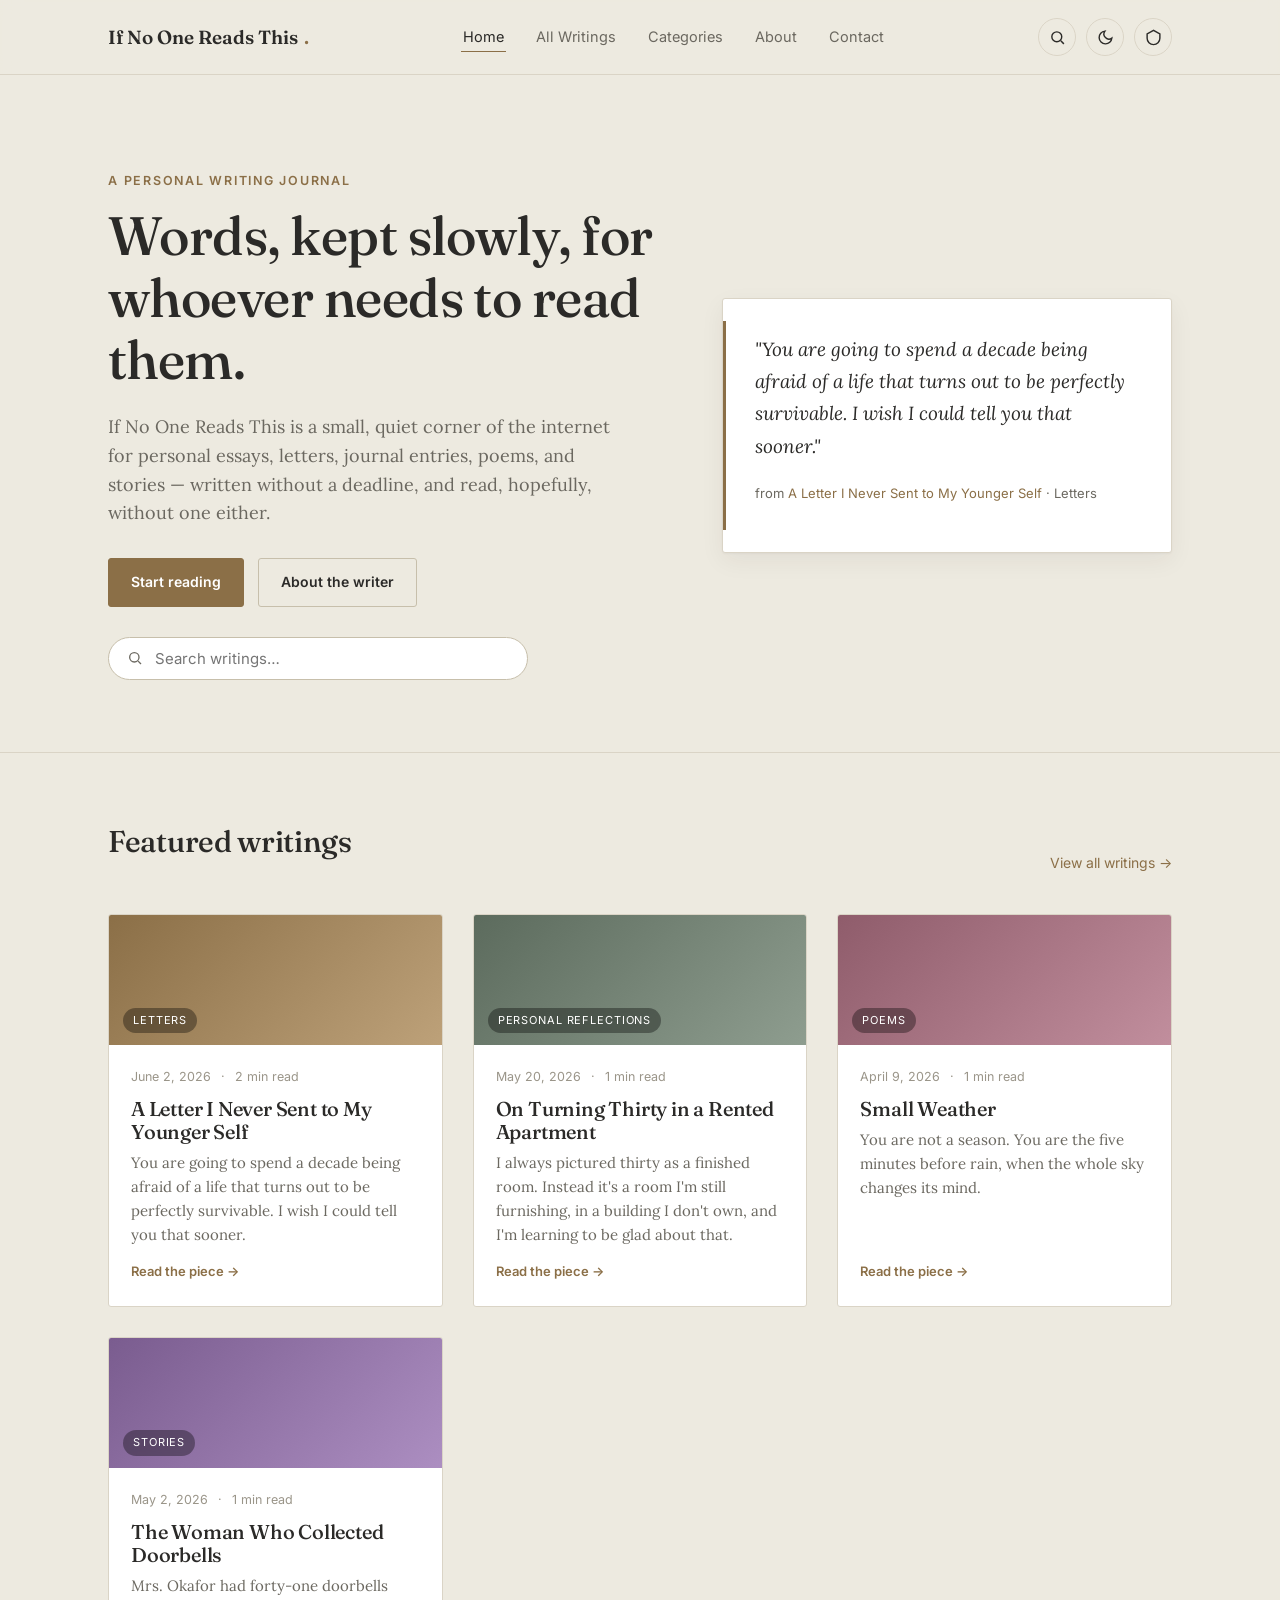
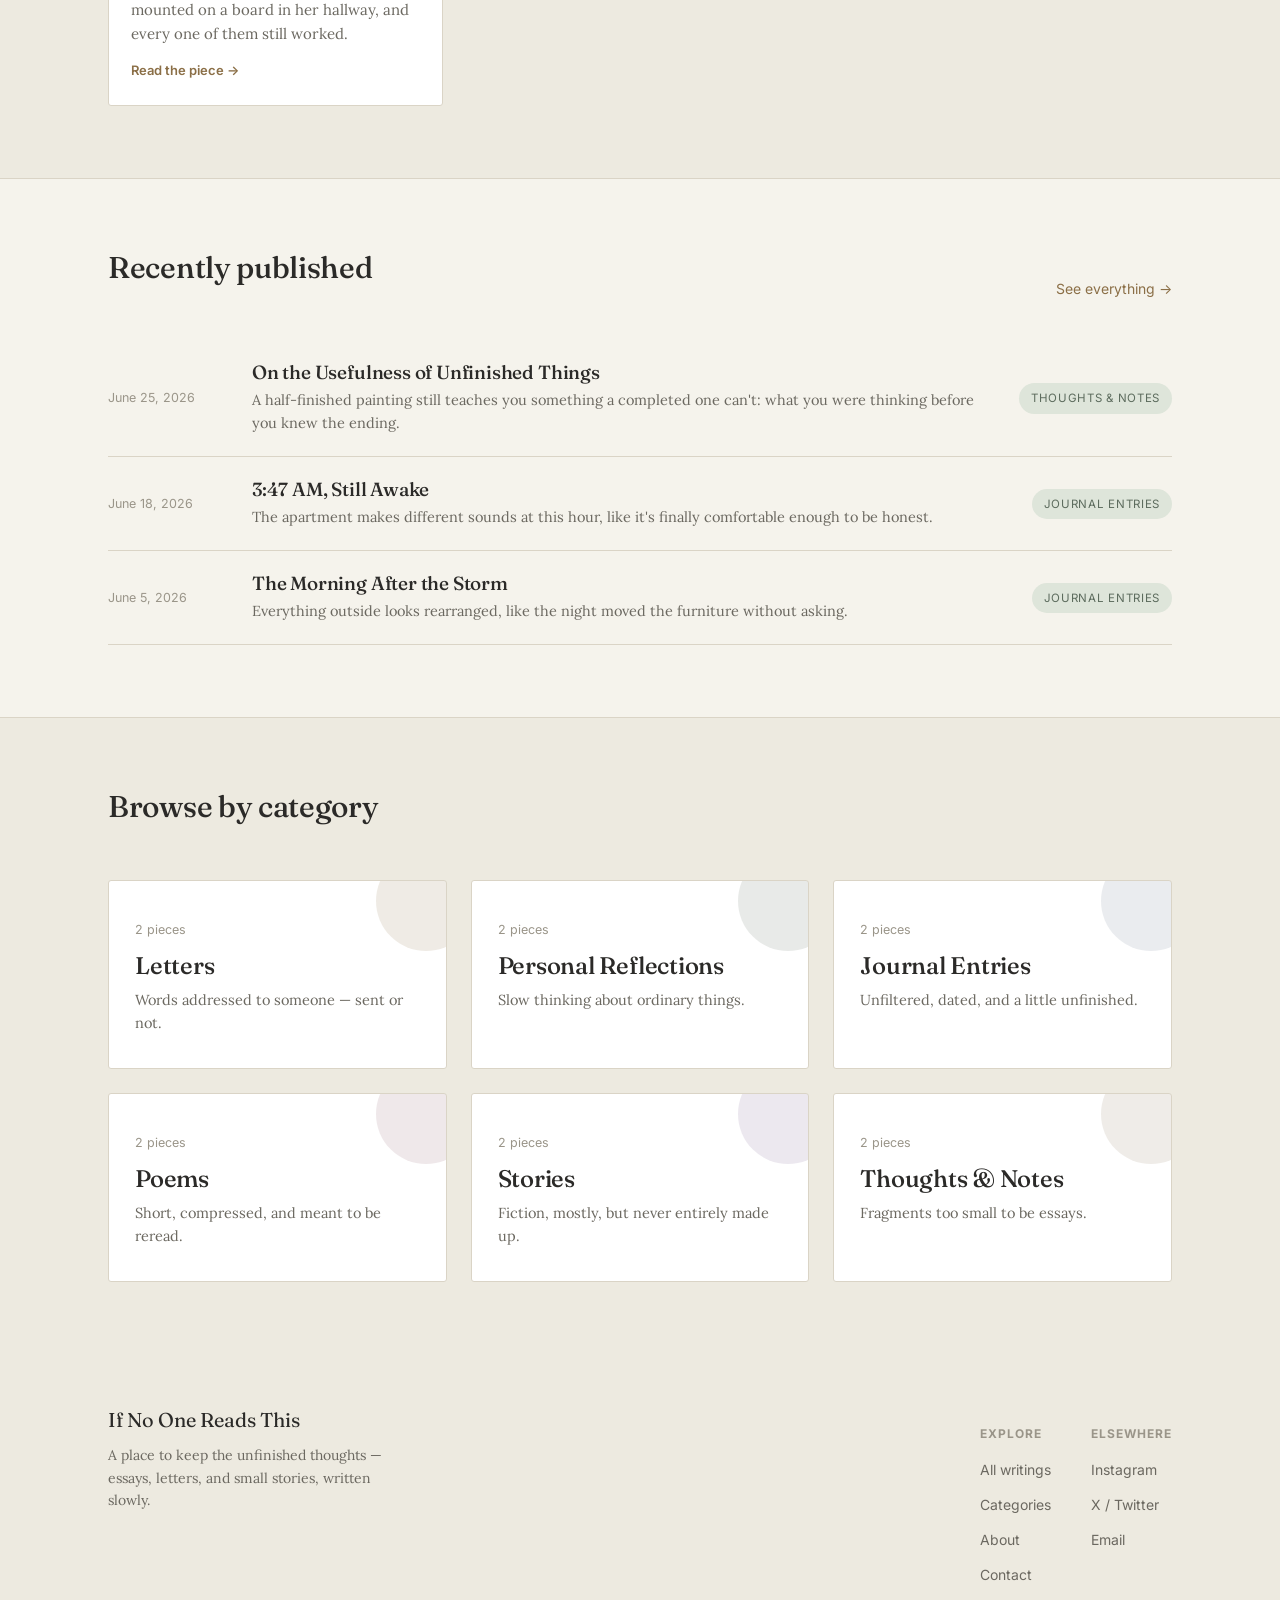
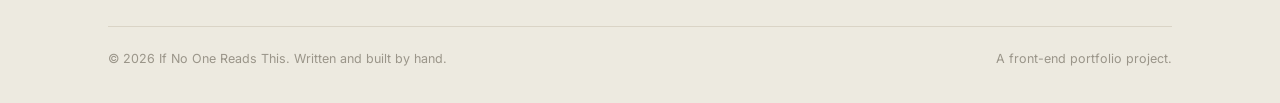
==== index.html @ e64a5e09 "Remove newsletter form and EmailJS setup Removed newsletter subscription form and EmailJS configurat" ====
<!DOCTYPE html>
<html lang="en" data-theme="light">
<head>
<meta charset="UTF-8">
<meta name="viewport" content="width=device-width, initial-scale=1.0">
<title id="doc-title">If No One Reads This — a place to keep the unfinished thoughts</title>
<meta id="doc-desc" name="description" content="A personal writing sanctuary of essays, letters, journal entries, poems, and stories.">
<link rel="preconnect" href="https://fonts.googleapis.com">
<link rel="preconnect" href="https://fonts.gstatic.com" crossorigin>
<link href="https://fonts.googleapis.com/css2?family=Fraunces:ital,opsz,wght@0,9..144,300;0,9..144,400;0,9..144,500;0,9..144,600;1,9..144,400;1,9..144,500&family=Lora:ital,wght@0,400;0,500;0,600;1,400&family=Inter:wght@400;500;600&display=swap" rel="stylesheet">
<link rel="stylesheet" href="styles.css">
</head>
<body>

<div id="loading-screen">
  <div class="loader-mark">If No One Reads This</div>
  <div class="loader-bar"></div>
</div>

<a href="#main" class="skip-link">Skip to content</a>
<div id="top-thread" aria-hidden="true"></div>

<header class="site-header">
  <nav class="nav" aria-label="Primary">
    <a href="#/" class="brand">If No One Reads This<span class="dot">.</span></a>
    <ul class="nav-links" id="nav-links">
      <li><a href="#/" data-route="/">Home</a></li>
      <li><a href="#/writings" data-route="/writings">All Writings</a></li>
      <li><a href="#/categories" data-route="/categories">Categories</a></li>
      <li><a href="#/about" data-route="/about">About</a></li>
      <li><a href="#/contact" data-route="/contact">Contact</a></li>
    </ul>
    <div class="nav-actions">
      <button class="icon-btn" id="search-open" aria-label="Search writings">
        <svg viewBox="0 0 24 24" fill="none" stroke="currentColor" stroke-width="2"><circle cx="11" cy="11" r="7"/><line x1="21" y1="21" x2="16.65" y2="16.65"/></svg>
      </button>
      <button class="icon-btn" id="theme-toggle" aria-label="Toggle dark mode">
        <svg id="theme-icon" viewBox="0 0 24 24" fill="none" stroke="currentColor" stroke-width="2"><path d="M21 12.79A9 9 0 1 1 11.21 3 7 7 0 0 0 21 12.79z"/></svg>
      </button>
      <a class="icon-btn" href="admin.html" id="admin-link" aria-label="Admin dashboard" title="Admin dashboard">
        <svg viewBox="0 0 24 24" fill="none" stroke="currentColor" stroke-width="2"><path d="M12 2 3 7v6c0 5 4 9 9 9s9-4 9-9V7z"/></svg>
      </a>
      <button class="icon-btn nav-toggle" id="menu-toggle" aria-label="Open menu" aria-expanded="false">
        <svg viewBox="0 0 24 24" fill="none" stroke="currentColor" stroke-width="2"><line x1="3" y1="6" x2="21" y2="6"/><line x1="3" y1="12" x2="21" y2="12"/><line x1="3" y1="18" x2="21" y2="18"/></svg>
      </button>
    </div>
  </nav>
</header>

<main id="main" tabindex="-1"></main>

<footer class="site-footer">
  <div class="wrap">
    <div class="footer-grid">
      <div>
        <div class="footer-brand">If No One Reads This</div>
        <p class="footer-tag">A place to keep the unfinished thoughts — essays, letters, and small stories, written slowly.</p>
      </div>
      <div class="footer-links">
        <div>
          <h5>Explore</h5>
          <ul>
            <li><a href="#/writings">All writings</a></li>
            <li><a href="#/categories">Categories</a></li>
            <li><a href="#/about">About</a></li>
            <li><a href="#/contact">Contact</a></li>
          </ul>
        </div>
        <div>
          <h5>Elsewhere</h5>
          <ul>
            <li><a href="https://instagram.com" target="_blank" rel="noopener">Instagram</a></li>
            <li><a href="https://twitter.com" target="_blank" rel="noopener">X / Twitter</a></li>
            <li><a href="mailto:hello@ifnoonereadsthis.blog">Email</a></li>
          </ul>
        </div>
      </div>
    </div>
    <div class="footer-bottom">
      <span>© <span id="year"></span> If No One Reads This. Written and built by hand.</span>
      <span>A front-end portfolio project.</span>
    </div>
  </div>
</footer>

<button id="back-to-top" aria-label="Back to top">
  <svg viewBox="0 0 24 24" fill="none" stroke="currentColor" stroke-width="2"><line x1="12" y1="19" x2="12" y2="5"/><polyline points="5 12 12 5 19 12"/></svg>
</button>

<div id="search-overlay" role="dialog" aria-modal="true" aria-label="Search writings">
  <button class="icon-btn search-close" id="search-close" aria-label="Close search">
    <svg viewBox="0 0 24 24" fill="none" stroke="currentColor" stroke-width="2"><line x1="18" y1="6" x2="6" y2="18"/><line x1="6" y1="6" x2="18" y2="18"/></svg>
  </button>
  <div class="search-panel">
    <div class="search-box">
      <svg viewBox="0 0 24 24" fill="none" stroke="currentColor" stroke-width="2"><circle cx="11" cy="11" r="7"/><line x1="21" y1="21" x2="16.65" y2="16.65"/></svg>
      <input type="text" id="search-input" placeholder="Search by title, tag, or word…" aria-label="Search writings">
    </div>
    <div id="search-results"></div>
  </div>
</div>

<div id="toast"></div>

<script src="data.js"></script>
<script>
CMS.init();

/* ===================================================================
   HELPERS
=================================================================== */
function cat(slug){ return CMS.getCategory(slug) || { slug, name: "Uncategorized", color: "#999" }; }
function tagObj(slug){ return CMS.getTag(slug) || { slug, name: slug }; }
function fmtDate(iso){
  const d = new Date(iso);
  return d.toLocaleDateString('en-US', { month:'long', day:'numeric', year:'numeric' });
}
function sortedByDateDesc(list){ return [...list].sort((a,b) => new Date(b.publishDate) - new Date(a.publishDate)); }
function sortedByDateAsc(list){ return [...list].sort((a,b) => new Date(a.publishDate) - new Date(b.publishDate)); }
function escapeHtml(str){
  return String(str).replace(/[&<>"']/g, c => ({'&':'&amp;','<':'&lt;','>':'&gt;','"':'&quot;',"'":'&#39;'}[c]));
}
function coverStyle(post){
  const c = cat(post.category);
  return post.coverImage
    ? `background-image:url('${post.coverImage}'); background-size:cover; background-position:center;`
    : `background: linear-gradient(135deg, ${c.color}, ${shade(c.color)});`;
}
function shade(hex){
  // lighten a hex color a bit for the gradient
  try{
    const n = parseInt(hex.slice(1),16);
    let r=(n>>16)+50, g=((n>>8)&0xff)+50, b=(n&0xff)+50;
    r=Math.min(255,r); g=Math.min(255,g); b=Math.min(255,b);
    return `rgb(${r},${g},${b})`;
  }catch(e){ return hex; }
}
function cardHTML(post){
  const c = cat(post.category);
  return `<a class="card" href="#/post/${post.slug}" data-reveal-card>
    <div class="card-cover" style="${coverStyle(post)}"><span class="cat-tag">${c.name}</span></div>
    <div class="card-body">
      <div class="card-meta"><span>${fmtDate(post.publishDate)}</span><span>·</span><span>${CMS.readingTime(post.content)} min read</span></div>
      <h3>${post.title}</h3>
      <p class="excerpt">${post.excerpt}</p>
      <span class="read-more">Read the piece →</span>
    </div>
  </a>`;
}
function rowHTML(post){
  const c = cat(post.category);
  return `<a class="row-item" href="#/post/${post.slug}" data-reveal-row>
    <span class="row-date">${fmtDate(post.publishDate)}</span>
    <span>
      <h3>${post.title}</h3>
      <p class="excerpt">${post.excerpt}</p>
    </span>
    <span class="row-cat">${c.name}</span>
  </a>`;
}

/* ===================================================================
   ROUTER
=================================================================== */
const routes = {};
function route(pattern, handler){ routes[pattern] = handler; }
function matchRoute(path){
  for (const pattern in routes){
    const parts = pattern.split('/').filter(Boolean);
    const pathParts = path.split('/').filter(Boolean);
    if (parts.length !== pathParts.length) continue;
    const params = {};
    let ok = true;
    for (let i=0;i<parts.length;i++){
      if (parts[i].startsWith(':')) params[parts[i].slice(1)] = decodeURIComponent(pathParts[i]);
      else if (parts[i] !== pathParts[i]) { ok = false; break; }
    }
    if (ok) return { handler: routes[pattern], params };
  }
  return null;
}
let currentQuery = {};
function getQuery(){
  const q = location.hash.split('?')[1];
  const params = {};
  if (q) new URLSearchParams(q).forEach((v,k) => params[k] = v);
  return params;
}
function render(){
  const full = location.hash.replace(/^#/, '') || '/';
  const hash = full.split('?')[0] || '/';
  currentQuery = getQuery();
  const main = document.getElementById('main');
  const match = matchRoute(hash);
  main.classList.remove('page-enter');
  document.getElementById('doc-title').textContent = "If No One Reads This — a place to keep the unfinished thoughts";
  document.getElementById('doc-desc').setAttribute('content','A personal writing sanctuary of essays, letters, journal entries, poems, and stories.');
  main.innerHTML = match ? match.handler(match.params) : view404();
  void main.offsetWidth;
  main.classList.add('page-enter');
  window.scrollTo({ top: 0, behavior: 'auto' });
  updateActiveNav(hash);
  wireDynamic();
  setupReveal();
  updateTopThread();
  document.getElementById('nav-links').classList.remove('open');
  document.getElementById('menu-toggle').setAttribute('aria-expanded','false');
}
function updateActiveNav(hash){
  const base = '/' + (hash.split('/')[1] || '');
  document.querySelectorAll('.nav-links a').forEach(a => {
    a.classList.toggle('active', a.dataset.route === base || (base === '/' && a.dataset.route === '/'));
  });
}

/* ===================================================================
   VIEWS
=================================================================== */
function viewHome(){
  const posts = CMS.getPublishedPosts();
  const featured = posts.filter(p => p.featured);
  const recent = sortedByDateDesc(posts).slice(0,3);
  const spot = featured[Math.floor(Math.random()*featured.length)] || posts[0];
  const cats = CMS.getCategories();
  if (!posts.length) return `<section class="section"><div class="wrap"><div class="empty-state">No writings have been published yet. Check back soon.</div></div></section>`;
  return `
  <section class="hero">
    <div class="wrap hero-grid">
      <div>
        <p class="eyebrow" data-reveal>A Personal Writing Journal</p>
        <h1 data-reveal>Words, kept slowly, for whoever needs to read them.</h1>
        <p class="lede" data-reveal>If No One Reads This is a small, quiet corner of the internet for personal essays, letters, journal entries, poems, and stories — written without a deadline, and read, hopefully, without one either.</p>
        <div class="hero-cta" data-reveal>
          <a class="btn" href="#/writings">Start reading</a>
          <a class="btn ghost" href="#/about">About the writer</a>
        </div>
        <div class="search-box" style="margin-top:30px; max-width:420px;" data-reveal>
          <svg viewBox="0 0 24 24" fill="none" stroke="currentColor" stroke-width="2"><circle cx="11" cy="11" r="7"/><line x1="21" y1="21" x2="16.65" y2="16.65"/></svg>
          <input type="text" id="home-search" placeholder="Search writings…" aria-label="Search writings">
        </div>
      </div>
      <div class="hero-excerpt" data-reveal>
        <p class="quote-text">"${spot.excerpt}"</p>
        <p class="quote-source">from <a href="#/post/${spot.slug}">${spot.title}</a> · ${cat(spot.category).name}</p>
      </div>
    </div>
  </section>

  ${featured.length ? `
  <section class="section">
    <div class="wrap">
      <div class="section-head">
        <h2>Featured writings</h2>
        <a class="view-all" href="#/writings">View all writings →</a>
      </div>
      <div class="grid-cards">${featured.map(cardHTML).join('')}</div>
    </div>
  </section>` : ''}

  <section class="section alt">
    <div class="wrap">
      <div class="section-head">
        <h2>Recently published</h2>
        <a class="view-all" href="#/writings">See everything →</a>
      </div>
      <div class="row-list">${recent.map(rowHTML).join('')}</div>
    </div>
  </section>

  <section class="section">
    <div class="wrap">
      <div class="section-head"><h2>Browse by category</h2></div>
      <div class="cat-grid">
        ${cats.map(c => `
          <a class="cat-card" href="#/category/${c.slug}" data-reveal>
            <span class="swatch" style="background:${c.color}"></span>
            <span class="cat-count">${posts.filter(p=>p.category===c.slug).length} pieces</span>
            <h3>${c.name}</h3>
            <p>${c.description}</p>
          </a>`).join('')}
      </div>
    </div>
  </section>
  `;
}

function viewAbout(){
  const settings = CMS.getSettings();
  const avatarHtml = settings.aboutPhoto
    ? `<img class="avatar-mark avatar-photo" src="${settings.aboutPhoto}" alt="Portrait of the writer" data-reveal>`
    : `<div class="avatar-mark" data-reveal aria-hidden="true">IN</div>`;
  return `
  <section class="section">
    <div class="wrap">
      <div class="about-hero">
        ${avatarHtml}
        <div data-reveal>
          <p class="eyebrow">About the writer</p>
          <h1>I write things down so I don't have to carry them alone.</h1>
          <p class="lede" style="margin-bottom:0;">If No One Reads This started as a private folder of unfinished drafts and slowly, almost against my will, became a public one.</p>
        </div>
      </div>
      <div class="prose" data-reveal style="margin-top:40px;">
        <p>I've kept some form of journal since I was thirteen, mostly out of necessity rather than discipline — I've always needed to write things down before I fully understood how I felt about them.</p>
        <p>The name comes from the only way I've ever been able to write anything honest: by half-convincing myself no one would actually read it. If No One Reads This is what happened when I got tired of being the only reader of things I suspected other people might need too.</p>
        <p class="pull-line">"I'm not trying to have the last word on anything. I'm just trying to say the true thing before I forget what it felt like."</p>
        <p>What you'll find here is a mix: letters, personal reflections, journal entries kept mostly intact, a handful of poems, and short stories that are fiction in name only.</p>
        <p>I don't publish on a schedule. I publish when something has finished the slow work of becoming a sentence instead of just a feeling. If you're here, I'm glad. There's no rush to any of this.</p>
      </div>
      <div class="values-grid" data-reveal>
        <div class="value-card"><span class="num">01</span><h4>Slowness on purpose</h4><p>Nothing here is written to a content calendar. A piece is published when it's ready, not before.</p></div>
        <div class="value-card"><span class="num">02</span><h4>Honesty over polish</h4><p>I'd rather a sentence be true and a little rough than smooth and slightly false.</p></div>
        <div class="value-card"><span class="num">03</span><h4>Room for you in it</h4><p>The most personal writing is often the most shareable. I try to leave space for your own story inside mine.</p></div>
      </div>
    </div>
  </section>
  `;
}

const PAGE_SIZE = 6;
function viewWritings(){
  const page = parseInt(currentQuery.page || '1', 10);
  const sort = currentQuery.sort || 'newest';
  const catFilter = currentQuery.cat || 'all';
  const tagFilter = currentQuery.tag || '';
  const q = currentQuery.q || '';
  const cats = CMS.getCategories();
  const tags = CMS.getTags();

  return `
  <section class="section">
    <div class="wrap">
      <div class="section-head"><h2>All writings</h2></div>
      <div class="toolbar">
        <div class="search-box">
          <svg viewBox="0 0 24 24" fill="none" stroke="currentColor" stroke-width="2"><circle cx="11" cy="11" r="7"/><line x1="21" y1="21" x2="16.65" y2="16.65"/></svg>
          <input type="text" id="writings-search" placeholder="Search by title or keyword…" value="${escapeHtml(q)}" aria-label="Search writings">
        </div>
        <select class="select-field" id="writings-sort" aria-label="Sort writings">
          <option value="newest" ${sort==='newest'?'selected':''}>Newest first</option>
          <option value="oldest" ${sort==='oldest'?'selected':''}>Oldest first</option>
        </select>
      </div>
      <div class="chip-row" id="writings-filters">
        <button class="chip ${catFilter==='all'?'active':''}" data-filter="all">All</button>
        ${cats.map(c => `<button class="chip ${catFilter===c.slug?'active':''}" data-filter="${c.slug}">${c.name}</button>`).join('')}
      </div>
      <div class="tag-filter-row" id="writings-tag-row">
        <button class="chip ${!tagFilter?'active':''}" data-tag="">All tags</button>
        ${tags.map(t => `<button class="chip ${tagFilter===t.slug?'active':''}" data-tag="${t.slug}">#${t.name}</button>`).join('')}
      </div>
      <div id="writings-list-wrap" style="margin-top:30px;">
        ${renderWritingsList(catFilter, tagFilter, q, sort, page)}
      </div>
    </div>
  </section>
  `;
}
function renderWritingsList(catFilter, tagFilter, q, sort, page){
  let posts = CMS.getPublishedPosts();
  if (catFilter && catFilter !== 'all') posts = posts.filter(p => p.category === catFilter);
  if (tagFilter) posts = posts.filter(p => (p.tags||[]).includes(tagFilter));
  if (q){
    const ql = q.toLowerCase();
    posts = posts.filter(p => (p.title + ' ' + p.excerpt + ' ' + (p.tags||[]).join(' ')).toLowerCase().includes(ql));
  }
  posts = sort === 'oldest' ? sortedByDateAsc(posts) : sortedByDateDesc(posts);
  const total = posts.length;
  const totalPages = Math.max(1, Math.ceil(total / PAGE_SIZE));
  const safePage = Math.min(Math.max(1, page), totalPages);
  const pageItems = posts.slice((safePage-1)*PAGE_SIZE, safePage*PAGE_SIZE);
  if (!total){
    return `<div class="empty-state">No writings match your search. Try a different word, category, or tag.</div>`;
  }
  return `
    <div class="row-list">${pageItems.map(rowHTML).join('')}</div>
    ${renderPagination(safePage, totalPages)}
  `;
}
function renderPagination(page, totalPages){
  if (totalPages <= 1) return '';
  let buttons = '';
  for (let i=1;i<=totalPages;i++){
    buttons += `<button data-page="${i}" class="${i===page?'active':''}">${i}</button>`;
  }
  return `<div class="pagination">
    <button data-page="${page-1}" ${page<=1?'disabled':''} aria-label="Previous page">←</button>
    ${buttons}
    <button data-page="${page+1}" ${page>=totalPages?'disabled':''} aria-label="Next page">→</button>
  </div>`;
}

function viewCategories(){
  const posts = CMS.getPublishedPosts();
  const cats = CMS.getCategories();
  return `
  <section class="section">
    <div class="wrap">
      <div class="section-head"><h2>Categories</h2></div>
      <p class="lede" style="margin-bottom:40px;" data-reveal>Every piece on If No One Reads This lives in one of a few rooms. Wander into whichever one matches your mood.</p>
      <div class="cat-grid">
        ${cats.map(c => `
          <a class="cat-card" href="#/category/${c.slug}" data-reveal>
            <span class="swatch" style="background:${c.color}"></span>
            <span class="cat-count">${posts.filter(p=>p.category===c.slug).length} pieces</span>
            <h3>${c.name}</h3>
            <p>${c.description}</p>
          </a>`).join('')}
      </div>
    </div>
  </section>
  `;
}

function viewCategory(params){
  const c = CMS.getCategory(params.slug);
  if (!c) return view404();
  const list = sortedByDateDesc(CMS.getPublishedPosts().filter(p => p.category === params.slug));
  return `
  <section class="section">
    <div class="wrap">
      <p class="eyebrow" data-reveal>Category</p>
      <div class="section-head">
        <h2>${c.name}</h2>
        <a class="view-all" href="#/categories">All categories →</a>
      </div>
      <p class="lede" data-reveal style="margin-bottom:36px;">${c.description}</p>
      ${list.length ? `<div class="row-list">${list.map(rowHTML).join('')}</div>` : `<div class="empty-state">Nothing published in this category yet.</div>`}
    </div>
  </section>
  `;
}

function relatedPosts(post, all){
  const others = all.filter(p => p.id !== post.id);
  const scored = others.map(p => {
    let score = 0;
    if (p.category === post.category) score += 2;
    score += (p.tags||[]).filter(t => (post.tags||[]).includes(t)).length;
    return { p, score };
  }).filter(x => x.score > 0);
  scored.sort((a,b) => b.score - a.score || new Date(b.p.publishDate) - new Date(a.p.publishDate));
  return scored.slice(0,3).map(x => x.p);
}

function viewPost(params){
  const post = CMS.getPostBySlug(params.slug);
  const isPublished = post && post.status === 'published' && new Date(post.publishDate) <= new Date();
  if (!post || !isPublished) return view404();
  const c = cat(post.category);
  const all = sortedByDateDesc(CMS.getPublishedPosts());
  const idx = all.findIndex(p => p.slug === post.slug);
  const prev = all[idx+1];
  const next = all[idx-1];
  const related = relatedPosts(post, all);
  const showUpdated = post.updatedAt && new Date(post.updatedAt) - new Date(post.publishDate) > 1000*60*60*24;

  document.getElementById('doc-title').textContent = (post.seoTitle || post.title) + " — If No One Reads This";
  document.getElementById('doc-desc').setAttribute('content', post.metaDescription || post.excerpt || '');
  CMS.recordView(post.slug);
  const viewCount = CMS.getViewsForPost(post.slug);

  return `
  <article>
    <div class="post-hero">
      <div class="wrap">
        <p class="eyebrow" data-reveal>${c.name}</p>
        <div class="post-meta-row" data-reveal>
          <span>${fmtDate(post.publishDate)}</span><span class="sep">·</span><span>${CMS.readingTime(post.content)} min read</span>
          ${showUpdated ? `<span class="sep">·</span><span class="updated-note">Updated ${fmtDate(post.updatedAt)}</span>` : ''}
          <span class="sep">·</span><span>${viewCount.toLocaleString()} view${viewCount===1?'':'s'}</span>
        </div>
        <h1 data-reveal>${post.title}</h1>
        ${post.subtitle ? `<p class="subtitle" data-reveal>${post.subtitle}</p>` : ''}
        <div class="post-tags" data-reveal>${(post.tags||[]).map(t => `<a class="tag-pill" href="#/writings?tag=${t}">${tagObj(t).name}</a>`).join('')}</div>
      </div>
      ${post.coverImage ? `<div class="wrap"><div class="post-cover" style="background-image:url('${post.coverImage}');background-size:cover;background-position:center;" data-reveal></div></div>` : ''}
    </div>

    <div class="post-layout">
      <div class="ribbon-col">
        <div class="ribbon-track"><div class="ribbon-fill" id="ribbon-fill"></div></div>
      </div>
      <div>
        <div class="article-body" id="article-body">${post.content}</div>

        <div class="share-row">
          <span>Share this piece</span>
          <button class="share-btn" data-share="twitter" aria-label="Share on X"><svg viewBox="0 0 24 24" fill="currentColor"><path d="M18.9 2H22l-7.6 8.7L23.3 22h-7l-5.5-7.2L4.5 22H1.3l8.1-9.3L1 2h7.2l5 6.6L18.9 2zm-1.2 18h1.7L7.4 4H5.6l12.1 16z"/></svg></button>
          <button class="share-btn" data-share="facebook" aria-label="Share on Facebook"><svg viewBox="0 0 24 24" fill="currentColor"><path d="M13.5 21v-8.4h2.8l.4-3.3h-3.2V7.1c0-.9.3-1.6 1.6-1.6h1.7V2.5C16.5 2.4 15.4 2.3 14.2 2.3c-2.6 0-4.4 1.6-4.4 4.5v2.5H7v3.3h2.8V21h3.7z"/></svg></button>
          <button class="share-btn" data-share="linkedin" aria-label="Share on LinkedIn"><svg viewBox="0 0 24 24" fill="currentColor"><path d="M4.98 3.5a2.5 2.5 0 1 1 0 5 2.5 2.5 0 0 1 0-5zM3 9h4v12H3V9zm7 0h3.8v1.7h.05c.53-.95 1.83-1.95 3.77-1.95 4.03 0 4.78 2.5 4.78 5.75V21h-4v-5.85c0-1.4-.03-3.2-1.95-3.2-1.95 0-2.25 1.5-2.25 3.1V21h-4V9z"/></svg></button>
          <button class="share-btn" data-share="copy" aria-label="Copy link"><svg viewBox="0 0 24 24" fill="none" stroke="currentColor" stroke-width="2"><path d="M10 13a5 5 0 0 0 7.07 0l2.83-2.83a5 5 0 0 0-7.07-7.07l-1.5 1.5"/><path d="M14 11a5 5 0 0 0-7.07 0L4.1 13.83a5 5 0 0 0 7.07 7.07l1.5-1.5"/></svg></button>
          <span id="copy-note" style="display:none;color:var(--accent-2);font-family:var(--sans);font-size:13px;">Link copied.</span>
        </div>

        <div class="post-nav">
          ${prev ? `<a href="#/post/${prev.slug}"><div class="dir">← Previous</div><div>${prev.title}</div></a>` : `<div></div>`}
          ${next ? `<a href="#/post/${next.slug}" class="next"><div class="dir">Next →</div><div>${next.title}</div></a>` : `<div></div>`}
        </div>
      </div>
    </div>

    ${related.length ? `
    <div class="related-section">
      <h2>Related writings</h2>
      <div class="grid-cards">${related.map(cardHTML).join('')}</div>
    </div>` : ''}
  </article>
  `;
}

function viewContact(){
  return `
  <section class="section">
    <div class="wrap">
      <p class="eyebrow" data-reveal>Get in touch</p>
      <h1 data-reveal style="margin-bottom:14px;">Say hello.</h1>
      <p class="lede" data-reveal style="margin-bottom:50px;">Whether it's a piece that stayed with you, a correction, or just a thought you want to share — I read every message myself.</p>
      <div class="contact-grid">
        <div data-reveal>
          <form id="contact-form">
            <div class="form-field"><label for="cf-name">Name</label><input id="cf-name" type="text" required placeholder="Your name"></div>
            <div class="form-field"><label for="cf-email">Email</label><input id="cf-email" type="email" required placeholder="you@example.com"></div>
            <div class="form-field"><label for="cf-message">Message</label><textarea id="cf-message" required placeholder="What's on your mind?"></textarea></div>
            <button class="btn" type="submit">Send message</button>
            <div class="form-success" id="contact-success">Thank you — your message has been noted. (This form is a design placeholder; no messages are actually sent.)</div>
          </form>
        </div>
        <div data-reveal>
          <h3 style="font-size:20px;">Find me elsewhere</h3>
          <div class="social-list">
            <a href="mailto:hello@ifnoonereadsthis.blog">✉️ hello@ifnoonereadsthis.blog</a>
            <a href="https://instagram.com" target="_blank" rel="noopener">📷 Instagram</a>
            <a href="https://twitter.com" target="_blank" rel="noopener">✒️ X / Twitter</a>
            <a href="https://goodreads.com" target="_blank" rel="noopener">📚 Goodreads</a>
          </div>
          <p class="lede" style="margin-top:32px; font-size:15px;">I try to reply within a week.</p>
        </div>
      </div>
    </div>
  </section>
  `;
}

function view404(){
  return `
  <section class="page-404">
    <div class="wrap">
      <div class="big">404</div>
      <h1>This page hasn't been written yet.</h1>
      <p class="lede" style="margin:0 auto 30px;">The piece you're looking for doesn't exist, was unpublished, or was never more than a draft.</p>
      <a class="btn" href="#/">Back to the desk</a>
    </div>
  </section>
  `;
}

route('/', viewHome);
route('/about', viewAbout);
route('/writings', viewWritings);
route('/categories', viewCategories);
route('/category/:slug', viewCategory);
route('/post/:slug', viewPost);
route('/contact', viewContact);

/* ===================================================================
   DYNAMIC WIRING
=================================================================== */
function goWritings(overrides){
  const q = Object.assign({ page:'1', sort:'newest', cat:'all', tag:'', q:'' }, currentQuery, overrides);
  const params = new URLSearchParams();
  if (q.q) params.set('q', q.q);
  if (q.sort && q.sort !== 'newest') params.set('sort', q.sort);
  if (q.cat && q.cat !== 'all') params.set('cat', q.cat);
  if (q.tag) params.set('tag', q.tag);
  if (q.page && q.page !== '1') params.set('page', q.page);
  const qs = params.toString();
  location.hash = '/writings' + (qs ? '?' + qs : '');
}

function wireDynamic(){
  const searchInput = document.getElementById('writings-search');
  if (searchInput){
    let t;
    searchInput.addEventListener('input', () => {
      clearTimeout(t);
      t = setTimeout(() => goWritings({ q: searchInput.value, page: '1' }), 250);
    });
    document.getElementById('writings-sort').addEventListener('change', e => goWritings({ sort: e.target.value, page:'1' }));
    document.querySelectorAll('#writings-filters .chip').forEach(chip => {
      chip.addEventListener('click', () => goWritings({ cat: chip.dataset.filter, page:'1' }));
    });
    document.querySelectorAll('#writings-tag-row .chip').forEach(chip => {
      chip.addEventListener('click', () => goWritings({ tag: chip.dataset.tag, page:'1' }));
    });
    document.getElementById('writings-list-wrap').addEventListener('click', e => {
      const btn = e.target.closest('button[data-page]');
      if (btn && !btn.disabled) goWritings({ page: btn.dataset.page });
    });
  }
  const homeSearch = document.getElementById('home-search');
  if (homeSearch){
    homeSearch.addEventListener('keydown', e => {
      if (e.key === 'Enter'){ location.hash = '/writings?q=' + encodeURIComponent(homeSearch.value); }
    });
  }

  const contactForm = document.getElementById('contact-form');
  if (contactForm){
    contactForm.addEventListener('submit', e => {
      e.preventDefault();
      document.getElementById('contact-success').classList.add('show');
      contactForm.reset();
    });
  }

  const ribbon = document.getElementById('ribbon-fill');
  const articleBody = document.getElementById('article-body');
  if (ribbon && articleBody){
    function updateRibbon(){
      const rect = articleBody.getBoundingClientRect();
      const total = rect.height - window.innerHeight * 0.4;
      const scrolled = Math.min(Math.max(-rect.top, 0), Math.max(total,1));
      const pct = total > 0 ? (scrolled / total) * 100 : 100;
      ribbon.style.height = Math.min(100, Math.max(0, pct)) + '%';
    }
    document.addEventListener('scroll', updateRibbon, { passive:true });
    updateRibbon();
  }
  document.querySelectorAll('[data-share]').forEach(btn => {
    btn.addEventListener('click', () => {
      const url = encodeURIComponent(location.href);
      const title = encodeURIComponent(document.querySelector('.post-hero h1')?.textContent || 'If No One Reads This');
      const kind = btn.dataset.share;
      if (kind === 'copy'){
        navigator.clipboard?.writeText(location.href).then(() => {
          const note = document.getElementById('copy-note');
          note.style.display = 'inline';
          setTimeout(() => note.style.display = 'none', 2200);
        });
        return;
      }
      const shareUrls = {
        twitter: `https://twitter.com/intent/tweet?text=${title}&url=${url}`,
        facebook: `https://www.facebook.com/sharer/sharer.php?u=${url}`,
        linkedin: `https://www.linkedin.com/sharing/share-offsite/?url=${url}`,
      };
      window.open(shareUrls[kind], '_blank', 'noopener,width=600,height=500');
    });
  });
}

/* ===================================================================
   SCROLL REVEAL
=================================================================== */
let revealObserver;
function setupReveal(){
  const reduced = window.matchMedia('(prefers-reduced-motion: reduce)').matches;
  const targets = document.querySelectorAll('[data-reveal], .card:not(.in-view), .row-item:not(.in-view)');
  if (reduced){ targets.forEach(t => t.classList.add('in-view')); return; }
  if (revealObserver) revealObserver.disconnect();
  revealObserver = new IntersectionObserver(entries => {
    entries.forEach(entry => {
      if (entry.isIntersecting){ entry.target.classList.add('in-view'); revealObserver.unobserve(entry.target); }
    });
  }, { threshold: 0.12 });
  targets.forEach(t => revealObserver.observe(t));
}

function updateTopThread(){
  const thread = document.getElementById('top-thread');
  function onScroll(){
    const h = document.documentElement;
    const scrollTop = h.scrollTop || document.body.scrollTop;
    const height = h.scrollHeight - h.clientHeight;
    const pct = height > 0 ? (scrollTop / height) * 100 : 0;
    thread.style.width = pct + '%';
  }
  document.removeEventListener('scroll', window.__threadHandler || (()=>{}));
  window.__threadHandler = onScroll;
  document.addEventListener('scroll', onScroll, { passive:true });
  onScroll();
}

/* ===================================================================
   GLOBAL UI
=================================================================== */
function initTheme(){
  const saved = localStorage.getItem('inrt-theme');
  const prefersDark = window.matchMedia('(prefers-color-scheme: dark)').matches;
  const theme = saved || (prefersDark ? 'dark' : 'light');
  document.documentElement.setAttribute('data-theme', theme);
  updateThemeIcon(theme);
}
function updateThemeIcon(theme){
  const icon = document.getElementById('theme-icon');
  icon.innerHTML = theme === 'dark'
    ? '<circle cx="12" cy="12" r="5"/><line x1="12" y1="1" x2="12" y2="3"/><line x1="12" y1="21" x2="12" y2="23"/><line x1="4.22" y1="4.22" x2="5.64" y2="5.64"/><line x1="18.36" y1="18.36" x2="19.78" y2="19.78"/><line x1="1" y1="12" x2="3" y2="12"/><line x1="21" y1="12" x2="23" y2="12"/><line x1="4.22" y1="19.78" x2="5.64" y2="18.36"/><line x1="18.36" y1="5.64" x2="19.78" y2="4.22"/>'
    : '<path d="M21 12.79A9 9 0 1 1 11.21 3 7 7 0 0 0 21 12.79z"/>';
}
document.getElementById('theme-toggle').addEventListener('click', () => {
  const current = document.documentElement.getAttribute('data-theme');
  const next = current === 'dark' ? 'light' : 'dark';
  document.documentElement.setAttribute('data-theme', next);
  localStorage.setItem('inrt-theme', next);
  updateThemeIcon(next);
});

const menuToggle = document.getElementById('menu-toggle');
const navLinks = document.getElementById('nav-links');
menuToggle.addEventListener('click', () => {
  const open = navLinks.classList.toggle('open');
  menuToggle.setAttribute('aria-expanded', open ? 'true' : 'false');
});
navLinks.addEventListener('click', e => { if (e.target.tagName === 'A'){ navLinks.classList.remove('open'); menuToggle.setAttribute('aria-expanded','false'); } });

const searchOverlay = document.getElementById('search-overlay');
document.getElementById('search-open').addEventListener('click', openSearch);
document.getElementById('search-close').addEventListener('click', closeSearch);
const searchInputGlobal = document.getElementById('search-input');
const searchResults = document.getElementById('search-results');
function openSearch(){ searchOverlay.classList.add('open'); setTimeout(() => searchInputGlobal.focus(), 50); }
function closeSearch(){ searchOverlay.classList.remove('open'); searchInputGlobal.value=''; searchResults.innerHTML=''; }
searchOverlay.addEventListener('click', e => { if (e.target === searchOverlay) closeSearch(); });
document.addEventListener('keydown', e => {
  if (e.key === 'Escape') closeSearch();
  if ((e.metaKey || e.ctrlKey) && e.key === 'k'){ e.preventDefault(); openSearch(); }
});
searchInputGlobal.addEventListener('input', () => {
  const q = searchInputGlobal.value.trim().toLowerCase();
  if (!q){ searchResults.innerHTML = ''; return; }
  const results = CMS.getPublishedPosts().filter(p => (p.title + ' ' + p.excerpt + ' ' + (p.tags||[]).join(' ')).toLowerCase().includes(q)).slice(0,8);
  searchResults.innerHTML = results.length
    ? results.map(p => `<a href="#/post/${p.slug}"><span class="sr-cat">${cat(p.category).name}</span><br>${p.title}</a>`).join('')
    : `<a href="#" style="pointer-events:none;color:var(--text-muted);">No writings found for "${escapeHtml(searchInputGlobal.value)}"</a>`;
});
searchResults.addEventListener('click', () => closeSearch());

const backToTop = document.getElementById('back-to-top');
document.addEventListener('scroll', () => backToTop.classList.toggle('show', window.scrollY > 500), { passive:true });
backToTop.addEventListener('click', () => window.scrollTo({ top:0, behavior:'smooth' }));

document.getElementById('year').textContent = new Date().getFullYear();

/* ===================================================================
   INTERACTIVITY: custom cursor + magnetic buttons + click ripple
=================================================================== */
(function initInteractivity(){
  const fine = window.matchMedia('(pointer: fine)').matches;
  const reduced = window.matchMedia('(prefers-reduced-motion: reduce)').matches;

  /* ---- custom cursor (skipped on touch devices / reduced motion) ---- */
  if (fine && !reduced){
    document.body.classList.add('custom-cursor-active');
    const dot = document.createElement('div'); dot.className = 'cursor-dot';
    const ring = document.createElement('div'); ring.className = 'cursor-ring';
    document.body.append(dot, ring);

    let mouseX = -100, mouseY = -100, ringX = -100, ringY = -100;
    document.addEventListener('mousemove', e => {
      mouseX = e.clientX; mouseY = e.clientY;
      dot.style.transform = `translate(${mouseX}px, ${mouseY}px) translate(-50%,-50%)`;
    });
    (function loop(){
      ringX += (mouseX - ringX) * 0.18;
      ringY += (mouseY - ringY) * 0.18;
      ring.style.transform = `translate(${ringX}px, ${ringY}px) translate(-50%,-50%)`;
      requestAnimationFrame(loop);
    })();
    document.addEventListener('mousedown', () => ring.classList.add('click'));
    document.addEventListener('mouseup', () => ring.classList.remove('click'));

    // Re-bind hover targets after every SPA render (content is rebuilt each navigation)
    function bindCursorTargets(){
      document.querySelectorAll('a, button, .card, .chip, .cat-card, .row-item, .tag-pill').forEach(el => {
        if (el.dataset.cursorBound) return;
        el.dataset.cursorBound = '1';
        el.addEventListener('mouseenter', () => ring.classList.add('hover'));
        el.addEventListener('mouseleave', () => ring.classList.remove('hover'));
      });
      document.querySelectorAll('input, textarea').forEach(el => {
        if (el.dataset.cursorBound) return;
        el.dataset.cursorBound = '1';
        el.addEventListener('mouseenter', () => { dot.style.opacity = '0'; ring.style.opacity = '0'; });
        el.addEventListener('mouseleave', () => { dot.style.opacity = ''; ring.style.opacity = ''; });
      });
    }
    bindCursorTargets();
    window.addEventListener('hashchange', () => setTimeout(bindCursorTargets, 60));
    const cursorObserver = new MutationObserver(() => bindCursorTargets());
    cursorObserver.observe(document.getElementById('main'), { childList: true, subtree: true });
  }

  /* ---- magnetic buttons (nudge toward the cursor while hovered) ---- */
  if (fine && !reduced){
    function bindMagnetic(){
      document.querySelectorAll('.btn, .icon-btn').forEach(btn => {
        if (btn.dataset.magnetic) return;
        btn.dataset.magnetic = '1';
        btn.addEventListener('mousemove', e => {
          const r = btn.getBoundingClientRect();
          const x = e.clientX - r.left - r.width / 2;
          const y = e.clientY - r.top - r.height / 2;
          btn.style.transform = `translate(${x * 0.22}px, ${y * 0.22}px)`;
        });
        btn.addEventListener('mouseleave', () => { btn.style.transform = ''; });
      });
    }
    bindMagnetic();
    window.addEventListener('hashchange', () => setTimeout(bindMagnetic, 60));
    const magneticObserver = new MutationObserver(() => bindMagnetic());
    magneticObserver.observe(document.getElementById('main'), { childList: true, subtree: true });
  }

  /* ---- ripple on click, any .btn ---- */
  document.addEventListener('click', e => {
    const btn = e.target.closest('.btn');
    if (!btn) return;
    const r = btn.getBoundingClientRect();
    const size = Math.max(r.width, r.height);
    const ripple = document.createElement('span');
    ripple.className = 'ripple';
    ripple.style.width = ripple.style.height = size + 'px';
    ripple.style.left = (e.clientX - r.left - size / 2) + 'px';
    ripple.style.top = (e.clientY - r.top - size / 2) + 'px';
    btn.appendChild(ripple);
    setTimeout(() => ripple.remove(), 650);
  });
})();

/* ===================================================================
   INIT
=================================================================== */
initTheme();
window.addEventListener('hashchange', render);
window.addEventListener('load', () => {
  render();
  setTimeout(() => document.getElementById('loading-screen').classList.add('hidden'), 350);
});
render();
</script>
</body>
</html>
---- styles.css ----
/* ============ TOKENS ============ */
:root{
  --bg: #EDEAE0;
  --bg-soft: #F5F3EC;
  --surface: #FFFFFF;
  --text: #2B2A28;
  --text-muted: #6B6860;
  --text-faint: #9a9589;
  --accent: #8B6F47;
  --accent-soft: #E4D9C4;
  --accent-2: #5C6B5D;
  --accent-2-soft: #DEE5DA;
  --line: #DAD4C6;
  --line-strong: #c7bfab;
  --shadow: 0 1px 2px rgba(43,42,40,0.04), 0 8px 24px rgba(43,42,40,0.06);
  --radius: 3px;
  --serif-display: 'Fraunces', serif;
  --serif-body: 'Lora', serif;
  --sans: 'Inter', sans-serif;
  --maxw: 1120px;
  --focus: 2px solid var(--accent);
}
html[data-theme="dark"]{
  --bg: #1B1B1F;
  --bg-soft: #202024;
  --surface: #232328;
  --text: #E8E4DA;
  --text-muted: #9C978A;
  --text-faint: #6f6b60;
  --accent: #C9A86A;
  --accent-soft: #3a3220;
  --accent-2: #93A896;
  --accent-2-soft: #26302a;
  --line: #34333A;
  --line-strong: #423f47;
  --shadow: 0 1px 2px rgba(0,0,0,0.2), 0 12px 28px rgba(0,0,0,0.35);
}

*,*::before,*::after{ box-sizing: border-box; }
html{ scroll-behavior: smooth; }
@media (prefers-reduced-motion: reduce){
  html{ scroll-behavior: auto; }
  *{ animation-duration: 0.001ms !important; animation-iteration-count: 1 !important; transition-duration: 0.001ms !important; }
}
body{
  margin:0;
  background: var(--bg);
  color: var(--text);
  font-family: var(--serif-body);
  font-size: 17px;
  line-height: 1.6;
  -webkit-font-smoothing: antialiased;
  transition: background .35s ease, color .35s ease;
}
h1,h2,h3,h4{ font-family: var(--serif-display); font-weight: 500; line-height: 1.15; margin: 0 0 .5em; letter-spacing: -0.01em; }
p{ margin: 0 0 1.1em; }
a{ color: inherit; }
img,svg{ max-width: 100%; display:block; }
button{ font-family: var(--sans); cursor:pointer; }
input,textarea{ font-family: var(--sans); }
ul{ margin:0; padding:0; list-style:none; }

.skip-link{
  position:absolute; left:-999px; top:auto;
  background: var(--accent); color:#fff; padding: 10px 16px; z-index: 999;
  border-radius: var(--radius); font-family: var(--sans); font-size:14px;
}
.skip-link:focus{ left: 12px; top: 12px; }

:focus-visible{ outline: var(--focus); outline-offset: 3px; }

.wrap{ max-width: var(--maxw); margin: 0 auto; padding: 0 28px; }
.eyebrow{
  font-family: var(--sans); font-size: 12.5px; letter-spacing: 0.14em; text-transform: uppercase;
  color: var(--accent); font-weight: 600;
}

/* ============ TOP PROGRESS THREAD (site-wide, subtle) ============ */
#top-thread{
  position: fixed; top:0; left:0; height:2px; width:0%;
  background: var(--accent); z-index: 1200; transition: width .1s linear;
}

/* ============ HEADER / NAV ============ */
.site-header{
  position: sticky; top:0; z-index: 900;
  background: color-mix(in srgb, var(--bg) 88%, transparent);
  backdrop-filter: blur(10px);
  border-bottom: 1px solid var(--line);
}
.nav{
  display:flex; align-items:center; justify-content: space-between;
  padding: 18px 28px; max-width: var(--maxw); margin: 0 auto;
}
.brand{
  font-family: var(--serif-display); font-size: 19px; font-weight:600;
  text-decoration:none; display:flex; align-items:baseline; gap:6px; white-space:nowrap;
}
.brand .dot{ color: var(--accent); font-style:normal; }
@media (max-width: 500px){ .brand{ font-size:15.5px; } }
.nav-links{ display:flex; gap: 28px; align-items:center; }
.nav-links a{
  font-family: var(--sans); font-size: 14.5px; text-decoration:none; color: var(--text-muted);
  padding: 6px 2px; border-bottom: 1px solid transparent; transition: color .2s, border-color .2s;
}
.nav-links a:hover, .nav-links a.active{ color: var(--text); border-color: var(--accent); }
.nav-actions{ display:flex; align-items:center; gap: 10px; }
.icon-btn{
  background:none; border:1px solid var(--line); color: var(--text); border-radius: 50%;
  width:38px; height:38px; display:flex; align-items:center; justify-content:center;
  transition: border-color .2s, background .2s, transform .2s;
}
.icon-btn:hover{ border-color: var(--accent); transform: translateY(-1px); }
.icon-btn svg{ width:17px; height:17px; }
.nav-toggle{ display:none; }

@media (max-width: 860px){
  .nav-links{
    position: fixed; inset: 68px 0 0 0; background: var(--bg); flex-direction:column;
    align-items:flex-start; padding: 30px 28px; gap: 22px; transform: translateX(100%);
    transition: transform .3s ease; border-top: 1px solid var(--line);
  }
  .nav-links.open{ transform: translateX(0); }
  .nav-links a{ font-size: 18px; }
  .nav-toggle{ display:flex; }
}

/* ============ BUTTONS ============ */
.btn{
  display:inline-flex; align-items:center; gap:8px; font-family: var(--sans); font-size:14px; font-weight:600;
  padding: 12px 22px; border-radius: var(--radius); border:1px solid var(--accent); cursor:pointer;
  text-decoration:none; transition: all .2s ease; background: var(--accent); color:#fff;
}
.btn:hover{ background: transparent; color: var(--accent); }
.btn.ghost{ background: transparent; color: var(--text); border-color: var(--line-strong); }
.btn.ghost:hover{ border-color: var(--accent); color: var(--accent); }
.btn.small{ padding: 8px 14px; font-size:13px; }

/* ============ HOME: HERO ============ */
.hero{
  padding: 96px 0 72px; border-bottom: 1px solid var(--line);
}
.hero-grid{ display:grid; grid-template-columns: 1.1fr 0.9fr; gap: 64px; align-items:center; }
.hero h1{ font-size: clamp(34px, 5vw, 54px); margin-bottom: 22px; }
.hero .lede{ font-size: 18px; color: var(--text-muted); max-width: 46ch; margin-bottom: 30px; }
.hero-cta{ display:flex; gap:14px; flex-wrap:wrap; }
.hero-excerpt{
  background: var(--surface); border:1px solid var(--line); border-radius: var(--radius);
  padding: 34px 32px; box-shadow: var(--shadow); position:relative;
}
.hero-excerpt::before{
  content:""; position:absolute; left:0; top:22px; bottom:22px; width:3px; background: var(--accent);
}
.hero-excerpt .quote-text{
  font-style: italic; font-size: 19px; line-height:1.7; color: var(--text);
}
.hero-excerpt .quote-source{
  margin-top: 18px; font-family: var(--sans); font-size:13px; color: var(--text-muted);
}
.hero-excerpt .quote-source a{ color: var(--accent); text-decoration:none; }

@media (max-width: 860px){
  .hero-grid{ grid-template-columns: 1fr; gap: 40px; }
}

/* ============ SECTION HEADERS ============ */
.section{ padding: 72px 0; }
.section.alt{ background: var(--bg-soft); border-top:1px solid var(--line); border-bottom:1px solid var(--line); }
.section-head{ display:flex; align-items:flex-end; justify-content:space-between; gap: 20px; margin-bottom: 40px; flex-wrap:wrap; }
.section-head h2{ font-size: 30px; }
.section-head .view-all{ font-family: var(--sans); font-size:14px; color: var(--accent); text-decoration:none; white-space:nowrap; }
.section-head .view-all:hover{ text-decoration: underline; }

/* ============ CARDS / GRID ============ */
.grid-cards{ display:grid; grid-template-columns: repeat(3, 1fr); gap: 30px; }
@media (max-width: 980px){ .grid-cards{ grid-template-columns: repeat(2,1fr); } }
@media (max-width: 640px){ .grid-cards{ grid-template-columns: 1fr; } }

.card{
  background: var(--surface); border: 1px solid var(--line); border-radius: var(--radius);
  overflow: hidden; text-decoration:none; color: var(--text); display:flex; flex-direction:column;
  transition: transform .25s ease, box-shadow .25s ease, border-color .25s ease;
  opacity:0; transform: translateY(14px);
}
.card.in-view{ opacity:1; transform: translateY(0); }
.card:hover{ transform: translateY(-4px); box-shadow: var(--shadow); border-color: var(--line-strong); }
.card-cover{ height: 130px; position:relative; overflow:hidden; }
.card-cover .cat-tag{
  position:absolute; left:14px; bottom:12px; font-family:var(--sans); font-size:11px; letter-spacing:.08em;
  text-transform:uppercase; color:#fff; background: rgba(0,0,0,.35); padding: 4px 10px; border-radius: 20px;
  backdrop-filter: blur(3px);
}
.card-body{ padding: 22px 22px 24px; display:flex; flex-direction:column; flex:1; }
.card-meta{ font-family: var(--sans); font-size:12.5px; color: var(--text-faint); margin-bottom: 10px; display:flex; gap:10px; }
.card h3{ font-size: 20px; margin-bottom: 8px; }
.card .excerpt{ color: var(--text-muted); font-size: 15px; flex:1; margin-bottom: 14px; }
.card .read-more{ font-family: var(--sans); font-size:13px; font-weight:600; color: var(--accent); }

/* cover gradients per category, abstract textures, no external images */
.cov-letters{ background: linear-gradient(135deg,#8B6F47,#c9a367); }
.cov-reflections{ background: linear-gradient(135deg,#5C6B5D,#8fa091); }
.cov-journal{ background: linear-gradient(135deg,#6b7a8f,#a9b8c9); }
.cov-poems{ background: linear-gradient(135deg,#8f5c6b,#c98f9d); }
.cov-stories{ background: linear-gradient(135deg,#7a5c8f,#a98fc9); }
.cov-notes{ background: linear-gradient(135deg,#8f7a5c,#c9b58f); }

/* ============ LIST ROWS (all writings) ============ */
.row-list{ display:flex; flex-direction:column; }
.row-item{
  display:grid; grid-template-columns: 120px 1fr auto; gap: 24px; align-items:center;
  padding: 22px 0; border-bottom: 1px solid var(--line); text-decoration:none; color:var(--text);
  opacity:0; transform: translateY(10px); transition: opacity .5s ease, transform .5s ease;
}
.row-item.in-view{ opacity:1; transform:none; }
.row-item:hover h3{ color: var(--accent); }
.row-item .row-date{ font-family: var(--sans); font-size: 12.5px; color: var(--text-faint); }
.row-item h3{ font-size:19px; margin:0 0 4px; transition: color .2s; }
.row-item .excerpt{ color: var(--text-muted); font-size:14.5px; margin:0; }
.row-item .row-cat{
  font-family: var(--sans); font-size:11.5px; text-transform:uppercase; letter-spacing:.06em;
  color: var(--accent-2); background: var(--accent-2-soft); padding:6px 12px; border-radius:20px; white-space:nowrap;
}
@media (max-width: 700px){
  .row-item{ grid-template-columns: 1fr; gap:8px; }
  .row-item .row-cat{ justify-self:flex-start; }
}

/* ============ TOOLBAR: search + filters ============ */
.toolbar{ display:flex; gap:16px; flex-wrap:wrap; align-items:center; margin-bottom: 36px; }
.search-box{
  display:flex; align-items:center; gap:10px; border:1px solid var(--line-strong); border-radius: 24px;
  padding: 10px 18px; flex:1; min-width:220px; background: var(--surface);
}
.search-box input{
  border:none; outline:none; background:transparent; width:100%; font-size:15px; color:var(--text);
}
.search-box svg{ width:16px; height:16px; color: var(--text-muted); flex-shrink:0; }
.chip-row{ display:flex; gap:8px; flex-wrap:wrap; }
.chip{
  font-family: var(--sans); font-size:13px; padding: 8px 15px; border-radius: 20px; border:1px solid var(--line-strong);
  background: transparent; color: var(--text-muted); transition: all .2s;
}
.chip:hover{ border-color: var(--accent); color: var(--text); }
.chip.active{ background: var(--accent); border-color: var(--accent); color:#fff; }
.empty-state{ padding: 60px 0; text-align:center; color: var(--text-muted); font-family: var(--sans); }

/* ============ ABOUT PAGE ============ */
.about-hero{ padding: 80px 0 40px; display:grid; grid-template-columns: 220px 1fr; gap: 48px; align-items:start; }
.avatar-mark{
  width: 200px; height: 200px; border-radius: 50%; background: linear-gradient(160deg, var(--accent), var(--accent-2));
  display:flex; align-items:center; justify-content:center; color:#fff; font-family: var(--serif-display); font-size: 62px;
  box-shadow: var(--shadow);
}
.avatar-mark.avatar-photo{ object-fit: cover; background: var(--bg-soft); }
@media (max-width: 760px){ .about-hero{ grid-template-columns: 1fr; } .avatar-mark{ width:120px; height:120px; font-size:38px; } }
.prose{ font-family: var(--serif-body); font-size: 17.5px; color: var(--text); max-width: 68ch; }
.prose p{ margin-bottom: 1.3em; }
.pull-line{
  font-family: var(--serif-display); font-style: italic; font-size: 24px; color: var(--accent);
  border-left: 3px solid var(--accent); padding-left: 22px; margin: 36px 0; max-width: 56ch;
}
.values-grid{ display:grid; grid-template-columns: repeat(3,1fr); gap: 24px; margin-top: 20px; }
@media (max-width:760px){ .values-grid{ grid-template-columns: 1fr; } }
.value-card{ border:1px solid var(--line); padding: 24px; border-radius: var(--radius); background: var(--surface); }
.value-card .num{ font-family: var(--sans); font-size:12px; color: var(--accent); letter-spacing:.1em; }
.value-card h4{ font-size: 18px; margin: 8px 0; }
.value-card p{ font-size: 14.5px; color: var(--text-muted); margin:0; }

/* ============ CATEGORIES PAGE ============ */
.cat-grid{ display:grid; grid-template-columns: repeat(3,1fr); gap: 24px; }
@media (max-width: 900px){ .cat-grid{ grid-template-columns: repeat(2,1fr);} }
@media (max-width: 600px){ .cat-grid{ grid-template-columns: 1fr;} }
.cat-card{
  padding: 34px 26px; border-radius: var(--radius); border:1px solid var(--line); text-decoration:none; color: var(--text);
  background: var(--surface); transition: transform .2s, box-shadow .2s; position:relative; overflow:hidden;
}
.cat-card:hover{ transform: translateY(-3px); box-shadow: var(--shadow); }
.cat-card .cat-count{ font-family: var(--sans); font-size:12.5px; color: var(--text-faint); }
.cat-card h3{ font-size: 24px; margin: 10px 0 8px; }
.cat-card p{ color: var(--text-muted); font-size:14.5px; margin:0; }
.cat-card .swatch{ position:absolute; right:-30px; top:-30px; width:100px; height:100px; border-radius:50%; opacity:.14; }

/* ============ SINGLE POST ============ */
.post-hero{ padding: 56px 0 20px; border-bottom:1px solid var(--line); }
.post-meta-row{ display:flex; gap:16px; align-items:center; flex-wrap:wrap; font-family: var(--sans); font-size:13px; color: var(--text-muted); margin-bottom: 18px;}
.post-meta-row .sep{ color: var(--text-faint); }
.post-hero h1{ font-size: clamp(30px,4.4vw,46px); max-width: 20ch; }
.post-hero .subtitle{ font-family: var(--serif-body); font-style: italic; font-size: 19px; color: var(--text-muted); max-width: 60ch; }
.post-tags{ display:flex; gap:8px; flex-wrap:wrap; margin-top:22px; }
.tag-pill{
  font-family: var(--sans); font-size:12px; padding: 5px 12px; border-radius:20px; background: var(--accent-soft); color: var(--accent);
}
.post-cover{ height: 220px; margin: 32px 0 0; border-radius: var(--radius); }

.post-layout{ display:grid; grid-template-columns: 46px 1fr; gap: 0; max-width: var(--maxw); margin: 0 auto; padding: 0 28px; }
.ribbon-col{ position:relative; }
.ribbon-track{
  position: sticky; top: 96px; width:6px; height: 70vh; margin: 0 auto; background: var(--line);
  border-radius: 4px; overflow:hidden;
}
.ribbon-fill{
  width:100%; height:0%; background: var(--accent); border-radius: 4px; transition: height .08s linear; position:relative;
}
.ribbon-fill::after{
  content:""; position:absolute; bottom:-8px; left:50%; transform: translateX(-50%);
  width:0; height:0; border-left:6px solid transparent; border-right:6px solid transparent; border-top:8px solid var(--accent);
}
@media (max-width: 760px){ .post-layout{ grid-template-columns: 1fr; } .ribbon-col{ display:none; } }

.article-body{ padding: 40px 0 20px; font-family: var(--serif-body); font-size: 19px; line-height: 1.85; max-width: 68ch; }
.article-body p{ margin-bottom: 1.4em; }
.article-body p:first-of-type::first-letter{
  font-family: var(--serif-display); font-size: 3.4em; float:left; line-height:.85; padding-right:10px; padding-top:6px;
  color: var(--accent); font-weight:600;
}
.article-body.is-poem{ white-space: pre-line; font-style: italic; font-size: 20px; }
.article-body.is-poem p:first-of-type::first-letter{ all: unset; }

.share-row{ display:flex; align-items:center; gap:12px; margin: 40px 0; padding: 22px 0; border-top:1px solid var(--line); border-bottom:1px solid var(--line); flex-wrap:wrap; }
.share-row span{ font-family: var(--sans); font-size:13px; color: var(--text-muted); }
.share-btn{
  width:36px; height:36px; border-radius:50%; border:1px solid var(--line-strong); background:transparent; color: var(--text);
  display:flex; align-items:center; justify-content:center; transition: all .2s;
}
.share-btn:hover{ border-color: var(--accent); color: var(--accent); transform: translateY(-2px); }
.share-btn svg{ width:15px; height:15px; }

.post-nav{ display:grid; grid-template-columns: 1fr 1fr; gap: 20px; padding: 44px 0 70px; max-width: 68ch; }
.post-nav a{ text-decoration:none; color:var(--text); border:1px solid var(--line); border-radius: var(--radius); padding: 20px; display:block; transition: border-color .2s, transform .2s; }
.post-nav a:hover{ border-color: var(--accent); transform: translateY(-2px); }
.post-nav .dir{ font-family: var(--sans); font-size:11.5px; text-transform:uppercase; letter-spacing:.08em; color: var(--text-faint); margin-bottom:6px; }
.post-nav .next{ text-align:right; }
@media (max-width:600px){ .post-nav{ grid-template-columns: 1fr; } .post-nav .next{ text-align:left; } }

/* ============ CONTACT ============ */
.contact-grid{ display:grid; grid-template-columns: 1fr 1fr; gap: 60px; }
@media (max-width:820px){ .contact-grid{ grid-template-columns:1fr; } }
.form-field{ margin-bottom: 20px; }
.form-field label{ display:block; font-family: var(--sans); font-size:13px; font-weight:600; margin-bottom:8px; }
.form-field input, .form-field textarea{
  width:100%; padding: 13px 16px; border:1px solid var(--line-strong); border-radius: var(--radius); background: var(--surface);
  color: var(--text); font-size:15px; transition: border-color .2s;
}
.form-field input:focus, .form-field textarea:focus{ border-color: var(--accent); outline:none; }
.form-field textarea{ resize: vertical; min-height: 130px; }
.social-list{ display:flex; flex-direction:column; gap:14px; margin-top: 24px; }
.social-list a{ text-decoration:none; color: var(--text); font-family: var(--sans); font-size:15px; display:flex; align-items:center; gap:12px; }
.social-list a:hover{ color: var(--accent); }
.form-success{ background: var(--accent-2-soft); border:1px solid var(--accent-2); color: var(--accent-2); padding: 16px 20px; border-radius: var(--radius); font-family: var(--sans); font-size:14px; margin-top: 18px; display:none; }
.form-success.show{ display:block; }

/* ============ NEWSLETTER ============ */
.newsletter{ background: var(--bg-soft); border-top: 1px solid var(--line); padding: 60px 0; text-align:center; }
.newsletter h2{ font-size: 26px; }
.newsletter p{ color: var(--text-muted); max-width: 50ch; margin: 0 auto 26px; }
.newsletter-form{ display:flex; gap:10px; max-width:420px; margin:0 auto; flex-wrap:wrap; justify-content:center; }
.newsletter-form input{ flex:1; min-width:200px; padding: 13px 16px; border:1px solid var(--line-strong); border-radius: var(--radius); background: var(--surface); color:var(--text); }
.newsletter-note{ font-family: var(--sans); font-size:12px; color: var(--text-faint); margin-top: 14px; }

/* ============ FOOTER ============ */
.site-footer{ padding: 50px 0 34px; }
.footer-grid{ display:flex; justify-content:space-between; align-items:flex-start; flex-wrap:wrap; gap: 24px; margin-bottom: 30px; }
.footer-brand{ font-family: var(--serif-display); font-size: 20px; }
.footer-tag{ color: var(--text-muted); font-size:14px; max-width: 34ch; margin-top:8px; }
.footer-links{ display:flex; gap: 40px; flex-wrap:wrap; }
.footer-links h5{ font-family: var(--sans); font-size:12px; text-transform:uppercase; letter-spacing:.08em; color: var(--text-faint); margin-bottom:12px; }
.footer-links ul li{ margin-bottom:8px; }
.footer-links a{ font-family: var(--sans); font-size:14px; text-decoration:none; color: var(--text-muted); }
.footer-links a:hover{ color: var(--accent); }
.footer-bottom{ border-top:1px solid var(--line); padding-top: 22px; font-family: var(--sans); font-size:12.5px; color: var(--text-faint); display:flex; justify-content:space-between; flex-wrap:wrap; gap:10px; }

/* ============ BACK TO TOP ============ */
#back-to-top{
  position: fixed; bottom: 26px; right: 26px; width:46px; height:46px; border-radius:50%;
  background: var(--accent); color:#fff; border:none; display:flex; align-items:center; justify-content:center;
  box-shadow: var(--shadow); opacity:0; pointer-events:none; transform: translateY(10px); transition: all .3s ease; z-index: 800;
}
#back-to-top.show{ opacity:1; pointer-events:auto; transform:none; }
#back-to-top svg{ width:18px; height:18px; }

/* ============ SEARCH OVERLAY ============ */
#search-overlay{
  position: fixed; inset:0; background: color-mix(in srgb, var(--bg) 92%, transparent); backdrop-filter: blur(6px);
  z-index: 1100; display:flex; align-items:flex-start; justify-content:center; padding: 10vh 24px;
  opacity:0; pointer-events:none; transition: opacity .25s ease;
}
#search-overlay.open{ opacity:1; pointer-events:auto; }
.search-panel{ width:100%; max-width: 640px; }
.search-panel .search-box{ padding: 16px 22px; border-radius: var(--radius); }
.search-panel .search-box input{ font-size: 19px; }
#search-results{ margin-top: 18px; background: var(--surface); border:1px solid var(--line); border-radius: var(--radius); max-height: 50vh; overflow:auto; }
#search-results a{ display:block; padding: 14px 20px; text-decoration:none; color:var(--text); border-bottom:1px solid var(--line); }
#search-results a:hover{ background: var(--bg-soft); }
#search-results a .sr-cat{ font-family: var(--sans); font-size:11.5px; color: var(--accent); text-transform:uppercase; letter-spacing:.06em; }
.search-close{ position:absolute; top: 26px; right: 26px; }

/* ============ 404 ============ */
.page-404{ padding: 110px 0; text-align:center; }
.page-404 .big{ font-family: var(--serif-display); font-size: 110px; color: var(--accent-soft); line-height:1; }

/* ============ PAGE TRANSITION ============ */
.page-enter{ animation: fadeUp .5s ease; }
@keyframes fadeUp{ from{ opacity:0; transform: translateY(10px);} to{opacity:1; transform:none;} }

/* reveal-on-scroll (non-card elements) */
[data-reveal]{ opacity:0; transform: translateY(16px); transition: opacity .6s ease, transform .6s ease; }
[data-reveal].in-view{ opacity:1; transform:none; }

/* ============ LOADING SCREEN ============ */
#loading-screen{
  position: fixed; inset:0; background: var(--bg); z-index: 3000; display:flex; align-items:center; justify-content:center;
  flex-direction:column; gap:18px; transition: opacity .5s ease, visibility .5s ease;
}
#loading-screen.hidden{ opacity:0; visibility:hidden; pointer-events:none; }
.loader-mark{ font-family: var(--serif-display); font-size: 26px; color: var(--text); }
.loader-bar{ width: 160px; height:2px; background: var(--line); border-radius: 2px; overflow:hidden; }
.loader-bar::after{
  content:""; display:block; width:40%; height:100%; background: var(--accent);
  animation: loaderMove 1.1s ease-in-out infinite;
}
@keyframes loaderMove{ 0%{ transform: translateX(-100%);} 100%{ transform: translateX(350%);} }

/* ============ PAGINATION ============ */
.pagination{ display:flex; align-items:center; justify-content:center; gap:8px; margin-top: 46px; flex-wrap:wrap; }
.pagination button{
  min-width: 38px; height:38px; padding:0 10px; border-radius: var(--radius); border:1px solid var(--line-strong);
  background: var(--surface); color: var(--text-muted); font-family: var(--sans); font-size:14px; transition: all .2s;
}
.pagination button:hover:not(:disabled){ border-color: var(--accent); color: var(--accent); }
.pagination button.active{ background: var(--accent); border-color: var(--accent); color:#fff; }
.pagination button:disabled{ opacity:.4; cursor:not-allowed; }

/* ============ TOOLBAR EXTRAS (sort + tag filter) ============ */
.select-field{
  font-family: var(--sans); font-size:13.5px; padding: 10px 14px; border-radius: 20px; border:1px solid var(--line-strong);
  background: var(--surface); color: var(--text); appearance:none; cursor:pointer;
}
.tag-filter-row{ display:flex; gap:8px; flex-wrap:wrap; margin-top:12px; }

/* ============ STATUS BADGES ============ */
.badge{ font-family: var(--sans); font-size:11px; text-transform:uppercase; letter-spacing:.06em; padding:4px 10px; border-radius: 20px; font-weight:600; }
.badge-published{ background: var(--accent-2-soft); color: var(--accent-2); }
.badge-draft{ background: var(--line); color: var(--text-muted); }
.badge-scheduled{ background: var(--accent-soft); color: var(--accent); }
.updated-note{ font-family: var(--sans); font-size:12.5px; color: var(--text-faint); font-style: normal; }

/* ============ RELATED WRITINGS ============ */
.related-section{ padding: 50px 0 70px; border-top:1px solid var(--line); max-width: var(--maxw); margin:0 auto; padding-left:28px; padding-right:28px; }
.related-section h2{ font-size:24px; margin-bottom:28px; }

/* ============================================================
   ADMIN DASHBOARD
============================================================ */
.admin-body{ background: var(--bg-soft); }
.admin-shell{ display:flex; min-height:100vh; }

/* ---- login screen ---- */
.login-screen{ min-height:100vh; display:flex; align-items:center; justify-content:center; padding: 24px; background: var(--bg); }
.login-card{ width:100%; max-width: 380px; background: var(--surface); border:1px solid var(--line); border-radius: var(--radius); box-shadow: var(--shadow); padding: 40px 36px; }
.login-card .brand-mark{ font-family: var(--serif-display); font-size:22px; margin-bottom: 6px; }
.login-card p.lede-sm{ font-family: var(--sans); font-size:13.5px; color: var(--text-muted); margin-bottom: 28px; }
.login-error{ background: var(--accent-soft); color: var(--accent); font-family: var(--sans); font-size:13px; padding:10px 14px; border-radius: var(--radius); margin-bottom:16px; display:none; }
.login-error.show{ display:block; }
.login-hint{ font-family: var(--sans); font-size:12px; color: var(--text-faint); margin-top:18px; text-align:center; }

/* ---- sidebar ---- */
.admin-sidebar{
  width: 240px; flex-shrink:0; background: var(--surface); border-right:1px solid var(--line);
  display:flex; flex-direction:column; position:sticky; top:0; height:100vh; padding: 26px 0;
}
.admin-sidebar .brand-mark{ font-family: var(--serif-display); font-size:19px; padding: 0 24px 22px; border-bottom:1px solid var(--line); margin-bottom: 18px; }
.admin-nav{ flex:1; display:flex; flex-direction:column; gap:2px; padding: 0 12px; }
.admin-nav a{
  display:flex; align-items:center; gap:12px; padding: 11px 14px; border-radius: var(--radius); text-decoration:none;
  color: var(--text-muted); font-family: var(--sans); font-size:14px; transition: all .15s;
}
.admin-nav a svg{ width:16px; height:16px; flex-shrink:0; }
.admin-nav a:hover{ background: var(--bg-soft); color: var(--text); }
.admin-nav a.active{ background: var(--accent-soft); color: var(--accent); font-weight:600; }
.admin-sidebar-foot{ padding: 14px 24px 0; border-top:1px solid var(--line); margin-top:14px; }
.admin-sidebar-foot a{ font-family: var(--sans); font-size:13px; color: var(--text-muted); text-decoration:none; display:flex; align-items:center; gap:8px; padding: 8px 0; }
.admin-sidebar-foot a:hover{ color: var(--accent); }
.view-site-link{ font-size:12.5px !important; color: var(--text-faint) !important; }

.admin-main{ flex:1; min-width:0; padding: 34px 40px 80px; }
.admin-topbar{ display:flex; align-items:center; justify-content:space-between; margin-bottom: 30px; gap:16px; flex-wrap:wrap; }
.admin-topbar h1{ font-size: 26px; }
.admin-mobile-toggle{ display:none; }

@media (max-width: 900px){
  .admin-sidebar{ position:fixed; z-index:1000; transform: translateX(-100%); transition: transform .25s ease; box-shadow: var(--shadow); }
  .admin-sidebar.open{ transform:none; }
  .admin-main{ padding: 24px 20px 70px; }
  .admin-mobile-toggle{ display:flex; }
}

/* ---- stat cards ---- */
.stat-grid{ display:grid; grid-template-columns: repeat(5,1fr); gap:18px; margin-bottom: 40px; }
@media (max-width:1100px){ .stat-grid{ grid-template-columns: repeat(3,1fr);} }
@media (max-width:640px){ .stat-grid{ grid-template-columns: repeat(2,1fr);} }
.stat-card{ background: var(--surface); border:1px solid var(--line); border-radius: var(--radius); padding: 20px 22px; }
.stat-card .stat-num{ font-family: var(--serif-display); font-size: 32px; color: var(--text); }
.stat-card .stat-label{ font-family: var(--sans); font-size:12.5px; color: var(--text-muted); margin-top:4px; }

.admin-panel{ background: var(--surface); border:1px solid var(--line); border-radius: var(--radius); padding: 26px; margin-bottom: 30px; }
.admin-panel h3{ font-size:17px; margin-bottom:16px; }
.activity-row{ display:flex; justify-content:space-between; padding: 11px 0; border-bottom:1px solid var(--line); font-family: var(--sans); font-size:13.5px; }
.activity-row:last-child{ border-bottom:none; }
.activity-row span:first-child{ color: var(--text); }
.activity-row span:last-child{ color: var(--text-faint); font-size:12.5px; }

/* ---- buttons (admin reuse .btn) ---- */
.btn.danger{ background:#a8483f; border-color:#a8483f; }
.btn.danger:hover{ background:transparent; color:#a8483f; }
.btn-icon{ width:34px; height:34px; border-radius: var(--radius); border:1px solid var(--line-strong); background:var(--surface); display:inline-flex; align-items:center; justify-content:center; color:var(--text-muted); transition: all .15s; }
.btn-icon:hover{ border-color: var(--accent); color: var(--accent); }
.btn-icon svg{ width:15px; height:15px; }

/* ---- tables ---- */
.admin-table{ width:100%; border-collapse: collapse; font-family: var(--sans); font-size: 14px; }
.admin-table th{ text-align:left; font-size:11.5px; text-transform:uppercase; letter-spacing:.06em; color: var(--text-faint); padding: 0 14px 12px; border-bottom:1px solid var(--line); }
.admin-table td{ padding: 14px; border-bottom:1px solid var(--line); vertical-align:middle; }
.admin-table tr:last-child td{ border-bottom:none; }
.admin-table .row-actions{ display:flex; gap:6px; justify-content:flex-end; }
.admin-table .title-cell{ font-family: var(--serif-body); font-size:15px; color: var(--text); }
.admin-table .title-cell .sub{ display:block; font-family: var(--sans); font-size:12px; color: var(--text-faint); margin-top:2px; }
.table-toolbar{ display:flex; justify-content:space-between; align-items:center; gap:16px; margin-bottom: 20px; flex-wrap:wrap; }
.table-wrap{ overflow-x:auto; }

/* ---- forms (admin) ---- */
.admin-form-grid{ display:grid; grid-template-columns: 1fr 320px; gap: 28px; align-items:start; }
@media (max-width: 980px){ .admin-form-grid{ grid-template-columns: 1fr; } }
.field-label{ display:block; font-family: var(--sans); font-size:12.5px; font-weight:600; color: var(--text); margin-bottom:8px; }
.field-hint{ font-family: var(--sans); font-size:12px; color: var(--text-faint); margin-top:6px; }
.field-input, .field-textarea, .field-select{
  width:100%; padding: 11px 14px; border:1px solid var(--line-strong); border-radius: var(--radius); background: var(--surface);
  color: var(--text); font-family: var(--sans); font-size:14.5px;
}
.field-textarea{ min-height:80px; resize:vertical; }
.field-group{ margin-bottom: 20px; }
.field-row2{ display:grid; grid-template-columns: 1fr 1fr; gap:16px; }
.checkbox-row{ display:flex; align-items:center; gap:10px; font-family: var(--sans); font-size:14px; }

/* ---- rich text editor ---- */
.editor-toolbar{ display:flex; flex-wrap:wrap; gap:2px; border:1px solid var(--line-strong); border-bottom:none; border-radius: var(--radius) var(--radius) 0 0; padding:8px; background: var(--bg-soft); }
.editor-toolbar button{ width:32px; height:32px; border:none; background:transparent; border-radius: 4px; display:flex; align-items:center; justify-content:center; color: var(--text-muted); }
.editor-toolbar button:hover{ background: var(--surface); color: var(--text); }
.editor-toolbar button.active{ background: var(--accent-soft); color: var(--accent); }
.editor-toolbar button svg{ width:15px; height:15px; }
.editor-toolbar .sep{ width:1px; background: var(--line-strong); margin: 4px 4px; }
.editor-surface{
  min-height: 380px; border:1px solid var(--line-strong); border-radius: 0 0 var(--radius) var(--radius); padding: 22px 24px;
  font-family: var(--serif-body); font-size:17px; line-height:1.75; background: var(--surface); color: var(--text); outline:none;
}
.editor-surface p{ margin:0 0 1em; }
.editor-surface blockquote{ border-left:3px solid var(--accent); margin:0 0 1em; padding-left:18px; font-style:italic; color: var(--text-muted); }
.editor-surface pre{ background: var(--bg-soft); padding:14px 16px; border-radius:4px; overflow-x:auto; font-family: monospace; font-size:14px; }
.editor-surface img{ max-width:100%; border-radius:4px; margin: 10px 0; }
.editor-surface hr{ border:none; border-top:1px solid var(--line-strong); margin: 24px 0; }
.editor-surface:empty:before{ content: attr(data-placeholder); color: var(--text-faint); }

/* ---- cover image picker ---- */
.cover-picker{ border:1px dashed var(--line-strong); border-radius: var(--radius); padding: 18px; text-align:center; background: var(--surface); }
.cover-preview{ width:100%; height:150px; border-radius: var(--radius); object-fit:cover; margin-bottom:12px; background: var(--bg-soft); }
.cover-preview-empty{ width:100%; height:150px; border-radius: var(--radius); background: var(--bg-soft); display:flex; align-items:center; justify-content:center; color: var(--text-faint); font-family: var(--sans); font-size:13px; margin-bottom:12px; }

/* ---- tag picker ---- */
.tag-picker{ display:flex; flex-wrap:wrap; gap:8px; padding:10px; border:1px solid var(--line-strong); border-radius: var(--radius); background: var(--surface); min-height: 46px; }
.tag-pick{ font-family: var(--sans); font-size:12.5px; padding:5px 12px; border-radius:20px; background: var(--bg-soft); color: var(--text-muted); border:1px solid var(--line-strong); }
.tag-pick.selected{ background: var(--accent); border-color: var(--accent); color:#fff; }

/* ---- media library ---- */
.media-grid{ display:grid; grid-template-columns: repeat(auto-fill, minmax(140px, 1fr)); gap:16px; }
.media-item{ border:1px solid var(--line); border-radius: var(--radius); overflow:hidden; background: var(--surface); position:relative; }
.media-item img{ width:100%; height:110px; object-fit:cover; display:block; }
.media-item .media-name{ font-family: var(--sans); font-size:11.5px; color: var(--text-muted); padding:8px 10px; white-space:nowrap; overflow:hidden; text-overflow:ellipsis; }
.media-item .media-actions{ position:absolute; top:6px; right:6px; display:flex; gap:4px; opacity:0; transition: opacity .15s; }
.media-item:hover .media-actions{ opacity:1; }
.media-item .media-actions button{ width:26px; height:26px; border-radius:50%; border:none; background: rgba(0,0,0,.55); color:#fff; display:flex; align-items:center; justify-content:center; }
.media-item .media-actions button svg{ width:12px; height:12px; }
.media-dropzone{ border:2px dashed var(--line-strong); border-radius: var(--radius); padding: 34px; text-align:center; color: var(--text-muted); font-family: var(--sans); font-size:14px; margin-bottom: 24px; cursor:pointer; transition: border-color .2s; }
.media-dropzone:hover{ border-color: var(--accent); color: var(--accent); }

/* ---- modal ---- */
.modal-overlay{ position:fixed; inset:0; background: rgba(0,0,0,.4); z-index: 2000; display:flex; align-items:center; justify-content:center; padding:24px; opacity:0; pointer-events:none; transition: opacity .2s; }
.modal-overlay.open{ opacity:1; pointer-events:auto; }
.modal-box{ background: var(--surface); border-radius: var(--radius); max-width: 640px; width:100%; max-height:80vh; overflow:auto; padding: 28px; box-shadow: var(--shadow); }
.modal-box h3{ margin-bottom:18px; }
.modal-actions{ display:flex; justify-content:flex-end; gap:10px; margin-top: 22px; }

/* ---- toast ---- */
#toast{ position:fixed; bottom: 26px; left: 50%; transform: translateX(-50%) translateY(20px); background: var(--text); color: var(--bg); font-family: var(--sans); font-size:14px; padding: 13px 22px; border-radius: 30px; z-index: 2500; opacity:0; pointer-events:none; transition: all .25s ease; }
#toast.show{ opacity:1; transform: translateX(-50%) translateY(0); }

/* ---- category color dot ---- */
.color-dot{ width:11px; height:11px; border-radius:50%; display:inline-block; margin-right:8px; vertical-align:middle; }

/* ---- empty admin state ---- */
.admin-empty{ text-align:center; padding: 60px 20px; color: var(--text-muted); font-family: var(--sans); }
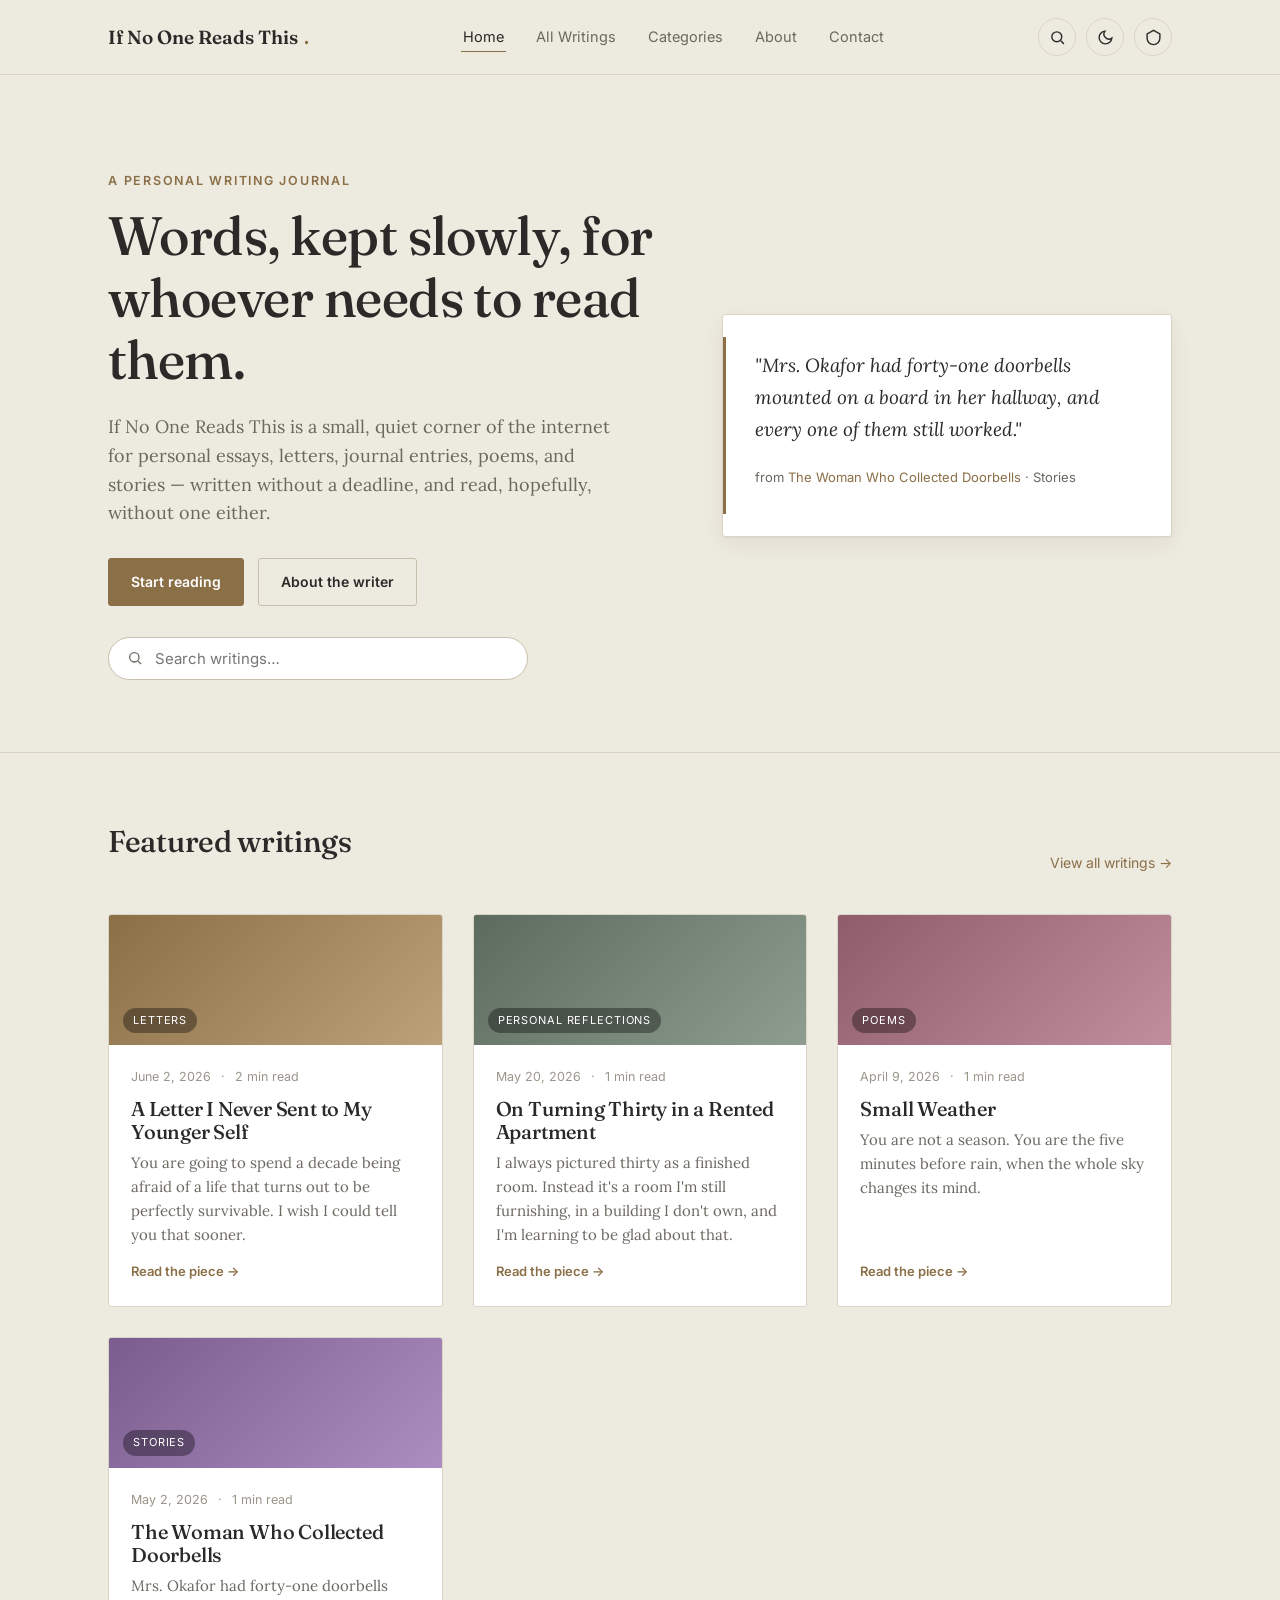
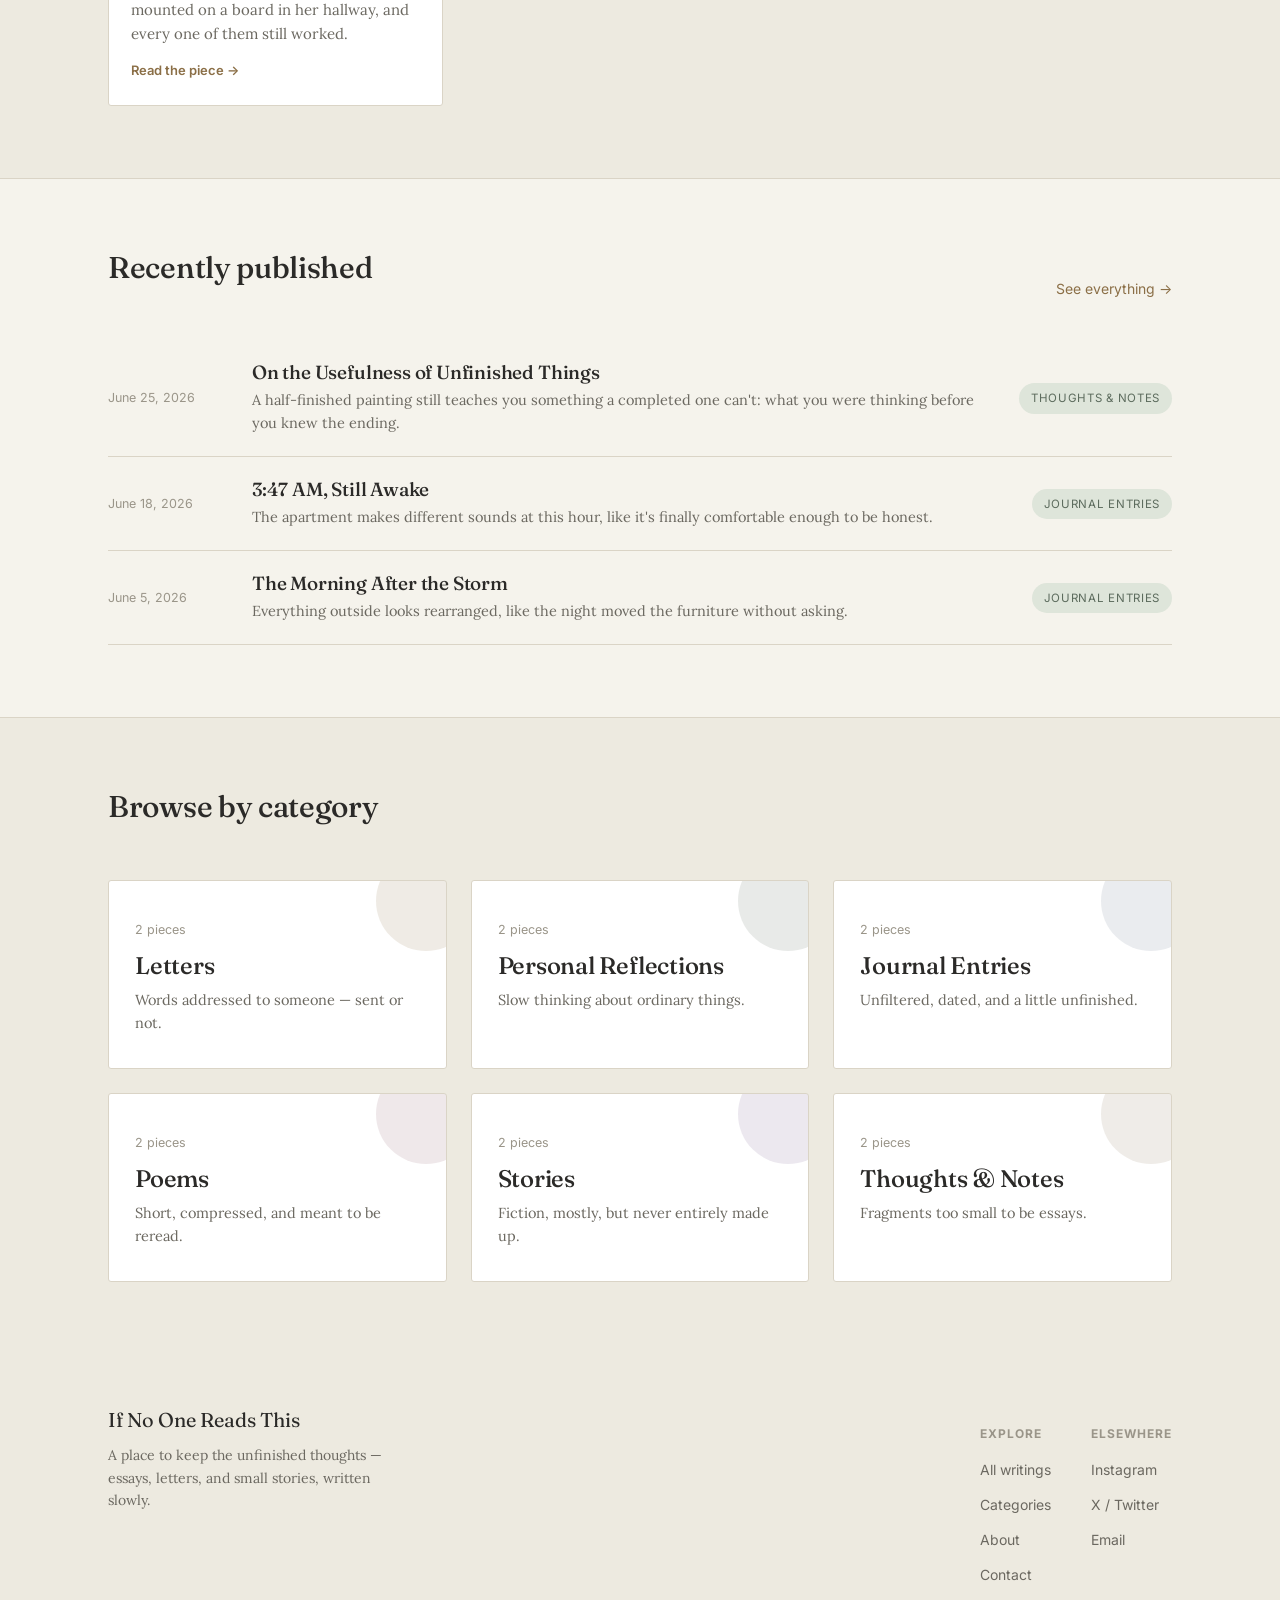
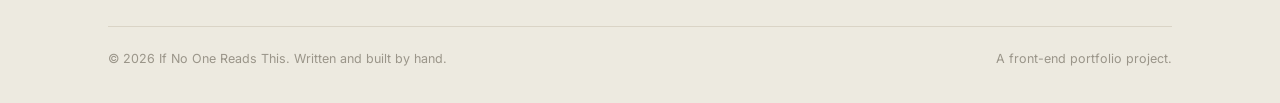
==== commit f67ba499: "Remove custom cursor and interactivity features Removed custom cursor functionality and related even" ====
--- a/index.html
+++ b/index.html
@@ -743,53 +743,11 @@
 document.getElementById('year').textContent = new Date().getFullYear();
 
 /* ===================================================================
-   INTERACTIVITY: custom cursor + magnetic buttons + click ripple
+   INTERACTIVITY: magnetic buttons + click ripple
 =================================================================== */
 (function initInteractivity(){
   const fine = window.matchMedia('(pointer: fine)').matches;
   const reduced = window.matchMedia('(prefers-reduced-motion: reduce)').matches;
-
-  /* ---- custom cursor (skipped on touch devices / reduced motion) ---- */
-  if (fine && !reduced){
-    document.body.classList.add('custom-cursor-active');
-    const dot = document.createElement('div'); dot.className = 'cursor-dot';
-    const ring = document.createElement('div'); ring.className = 'cursor-ring';
-    document.body.append(dot, ring);
-
-    let mouseX = -100, mouseY = -100, ringX = -100, ringY = -100;
-    document.addEventListener('mousemove', e => {
-      mouseX = e.clientX; mouseY = e.clientY;
-      dot.style.transform = `translate(${mouseX}px, ${mouseY}px) translate(-50%,-50%)`;
-    });
-    (function loop(){
-      ringX += (mouseX - ringX) * 0.18;
-      ringY += (mouseY - ringY) * 0.18;
-      ring.style.transform = `translate(${ringX}px, ${ringY}px) translate(-50%,-50%)`;
-      requestAnimationFrame(loop);
-    })();
-    document.addEventListener('mousedown', () => ring.classList.add('click'));
-    document.addEventListener('mouseup', () => ring.classList.remove('click'));
-
-    // Re-bind hover targets after every SPA render (content is rebuilt each navigation)
-    function bindCursorTargets(){
-      document.querySelectorAll('a, button, .card, .chip, .cat-card, .row-item, .tag-pill').forEach(el => {
-        if (el.dataset.cursorBound) return;
-        el.dataset.cursorBound = '1';
-        el.addEventListener('mouseenter', () => ring.classList.add('hover'));
-        el.addEventListener('mouseleave', () => ring.classList.remove('hover'));
-      });
-      document.querySelectorAll('input, textarea').forEach(el => {
-        if (el.dataset.cursorBound) return;
-        el.dataset.cursorBound = '1';
-        el.addEventListener('mouseenter', () => { dot.style.opacity = '0'; ring.style.opacity = '0'; });
-        el.addEventListener('mouseleave', () => { dot.style.opacity = ''; ring.style.opacity = ''; });
-      });
-    }
-    bindCursorTargets();
-    window.addEventListener('hashchange', () => setTimeout(bindCursorTargets, 60));
-    const cursorObserver = new MutationObserver(() => bindCursorTargets());
-    cursorObserver.observe(document.getElementById('main'), { childList: true, subtree: true });
-  }
 
   /* ---- magnetic buttons (nudge toward the cursor while hovered) ---- */
   if (fine && !reduced){
--- a/styles.css
+++ b/styles.css
@@ -129,12 +129,19 @@
 .btn{
   display:inline-flex; align-items:center; gap:8px; font-family: var(--sans); font-size:14px; font-weight:600;
   padding: 12px 22px; border-radius: var(--radius); border:1px solid var(--accent); cursor:pointer;
-  text-decoration:none; transition: all .2s ease; background: var(--accent); color:#fff;
+  text-decoration:none; transition: transform .2s ease, background .2s ease, color .2s ease, border-color .2s ease;
+  background: var(--accent); color:#fff; position: relative; overflow: hidden;
 }
 .btn:hover{ background: transparent; color: var(--accent); }
 .btn.ghost{ background: transparent; color: var(--text); border-color: var(--line-strong); }
 .btn.ghost:hover{ border-color: var(--accent); color: var(--accent); }
 .btn.small{ padding: 8px 14px; font-size:13px; }
+.btn .ripple{
+  position:absolute; border-radius:50%; background: currentColor; opacity:.28; pointer-events:none;
+  transform: scale(0); animation: rippleAnim .6s ease-out forwards;
+}
+@keyframes rippleAnim{ to{ transform: scale(2.6); opacity:0; } }
+@media (prefers-reduced-motion: reduce){ .btn .ripple{ display:none; } }
 
 /* ============ HOME: HERO ============ */
 .hero{
@@ -597,3 +604,40 @@
 
 /* ---- empty admin state ---- */
 .admin-empty{ text-align:center; padding: 60px 20px; color: var(--text-muted); font-family: var(--sans); }
+
+/* ============ CUSTOM CURSOR (public site only) ============ */
+.cursor-dot, .cursor-ring{
+  position: fixed; top:0; left:0; border-radius:50%; pointer-events:none; z-index: 9999;
+  transform: translate(-50%,-50%); will-change: transform;
+}
+.cursor-dot{
+  width:7px; height:7px; background: var(--accent); transition: opacity .2s ease, background .2s ease;
+}
+.cursor-ring{
+  width:34px; height:34px; border:1.5px solid var(--accent); opacity:.55;
+  transition: width .25s ease, height .25s ease, opacity .25s ease, background .25s ease, border-color .25s ease;
+}
+.cursor-ring.hover{
+  width:60px; height:60px; opacity:1; background: var(--accent-soft); border-color: transparent;
+}
+.cursor-ring.click{ width:28px; height:28px; }
+body.custom-cursor-active,
+body.custom-cursor-active a,
+body.custom-cursor-active button,
+body.custom-cursor-active .card,
+body.custom-cursor-active .chip,
+body.custom-cursor-active .cat-card,
+body.custom-cursor-active .row-item{
+  cursor: none;
+}
+body.custom-cursor-active input,
+body.custom-cursor-active textarea,
+body.custom-cursor-active [contenteditable]{
+  cursor: auto;
+}
+@media (pointer: coarse){
+  .cursor-dot, .cursor-ring{ display:none !important; }
+}
+
+/* ============ MAGNETIC HOVER (buttons) ============ */
+.btn, .icon-btn{ will-change: transform; }
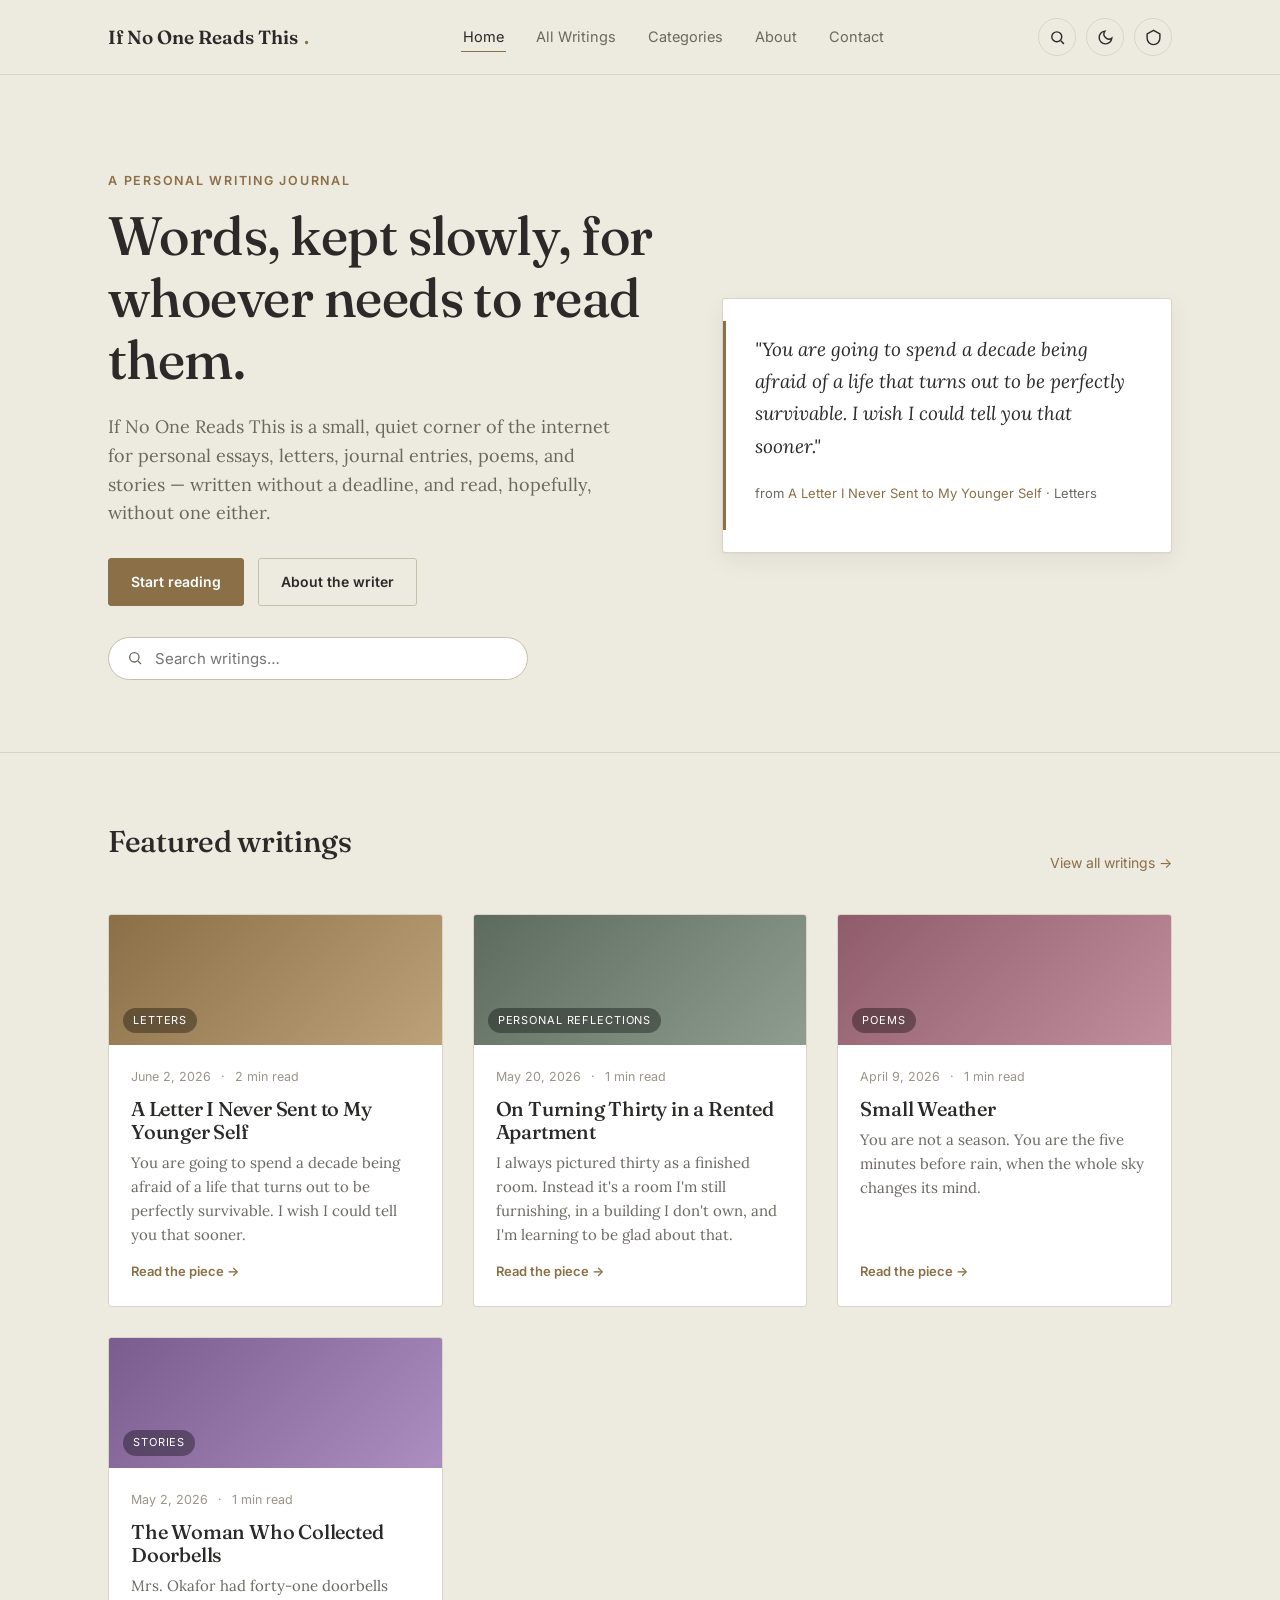
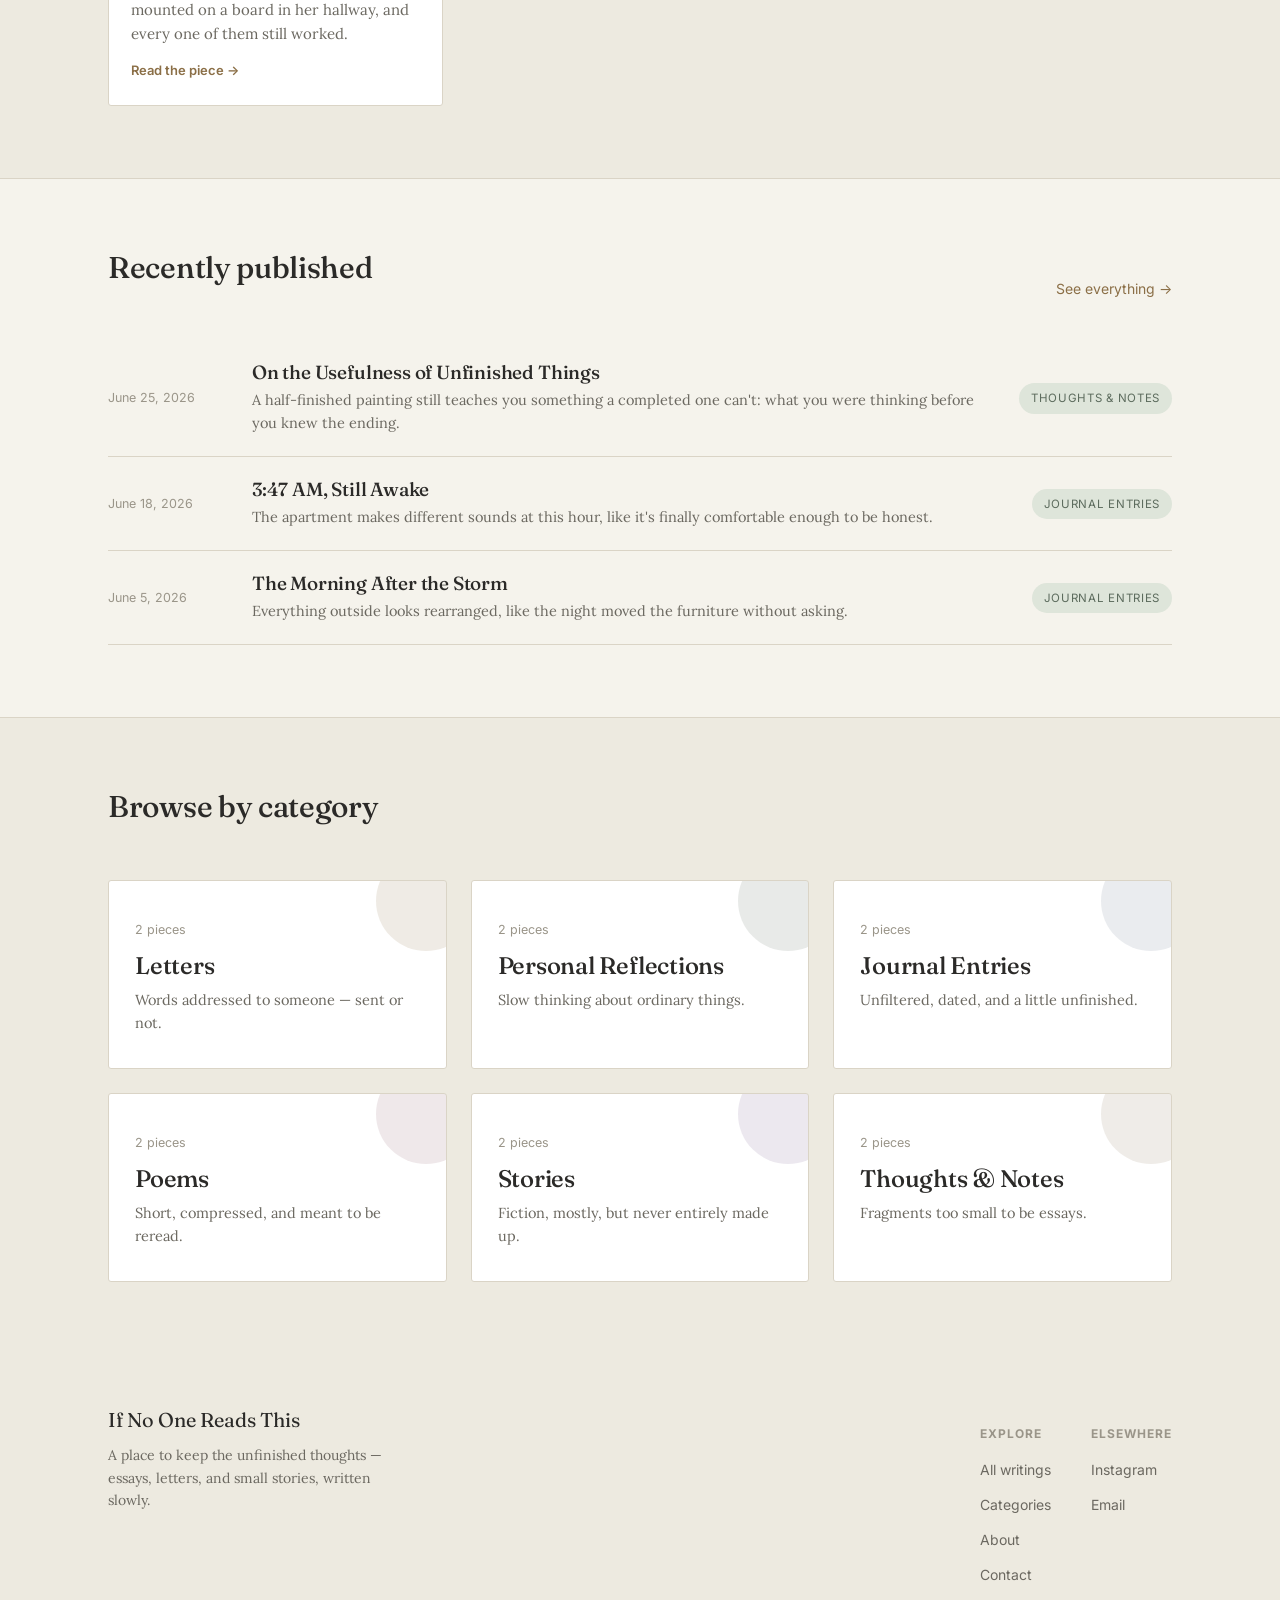
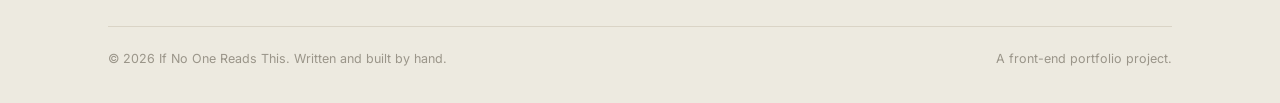
==== commit 30ea94a2: "Update social links and email addresses in index.html" ====
--- a/index.html
+++ b/index.html
@@ -69,9 +69,8 @@
         <div>
           <h5>Elsewhere</h5>
           <ul>
-            <li><a href="https://instagram.com" target="_blank" rel="noopener">Instagram</a></li>
-            <li><a href="https://twitter.com" target="_blank" rel="noopener">X / Twitter</a></li>
-            <li><a href="mailto:hello@ifnoonereadsthis.blog">Email</a></li>
+            <li><a href="https://www.instagram.com/ixxvimmv?igsh=MXBkaDZucDBuYzFyOQ==" target="_blank" rel="noopener">Instagram</a></li>
+            <li><a href="mailto:karyzzacathlynn@gmail.com">Email</a></li>
           </ul>
         </div>
       </div>
@@ -529,10 +528,9 @@
         <div data-reveal>
           <h3 style="font-size:20px;">Find me elsewhere</h3>
           <div class="social-list">
-            <a href="mailto:hello@ifnoonereadsthis.blog">✉️ hello@ifnoonereadsthis.blog</a>
-            <a href="https://instagram.com" target="_blank" rel="noopener">📷 Instagram</a>
-            <a href="https://twitter.com" target="_blank" rel="noopener">✒️ X / Twitter</a>
-            <a href="https://goodreads.com" target="_blank" rel="noopener">📚 Goodreads</a>
+            <a href="mailto:karyzzacathlynn@gmail.com">✉️ karyzzacathlynn@gmail.com</a>
+            <a href="https://www.instagram.com/ixxvimmv?igsh=MXBkaDZucDBuYzFyOQ==" target="_blank" rel="noopener">📷 Instagram</a>
+            <a href="https://substack.com/@reponoir" target="_blank" rel="noopener">📚 Substack</a>
           </div>
           <p class="lede" style="margin-top:32px; font-size:15px;">I try to reply within a week.</p>
         </div>
--- a/styles.css
+++ b/styles.css
@@ -641,3 +641,15 @@
 
 /* ============ MAGNETIC HOVER (buttons) ============ */
 .btn, .icon-btn{ will-change: transform; }
+
+
+/* ============ ARCHIVE FEATURE ADDITIONS ============ */
+.badge-archived{ background: var(--bg-soft); color: var(--text-faint); border:1px solid var(--line-strong); }
+
+.seg-tabs{ display:flex; gap:6px; margin-bottom:20px; }
+.seg-tabs button{
+  font-family: var(--sans); font-size:13px; padding: 8px 16px; border-radius: 20px;
+  border:1px solid var(--line-strong); background: transparent; color: var(--text-muted); transition: all .2s;
+}
+.seg-tabs button:hover{ border-color: var(--accent); color: var(--text); }
+.seg-tabs button.active{ background: var(--accent); border-color: var(--accent); color:#fff; }
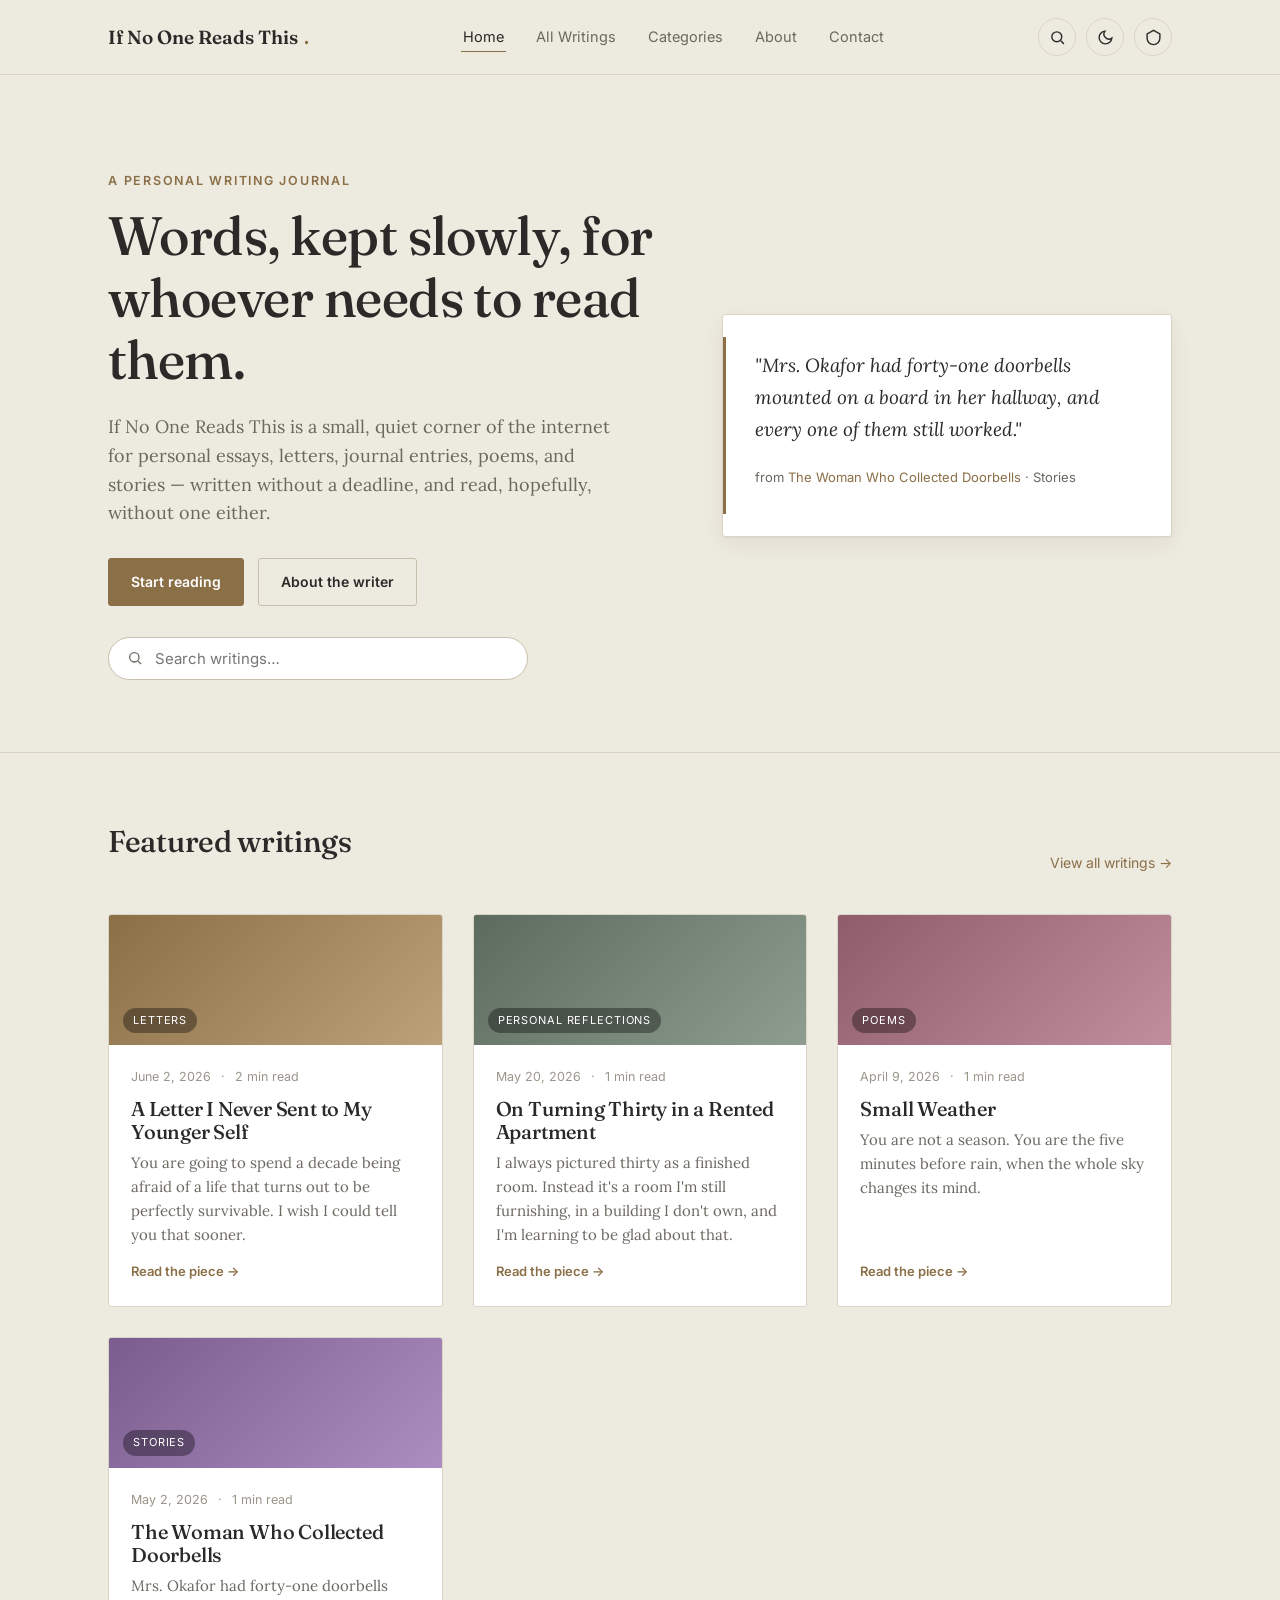
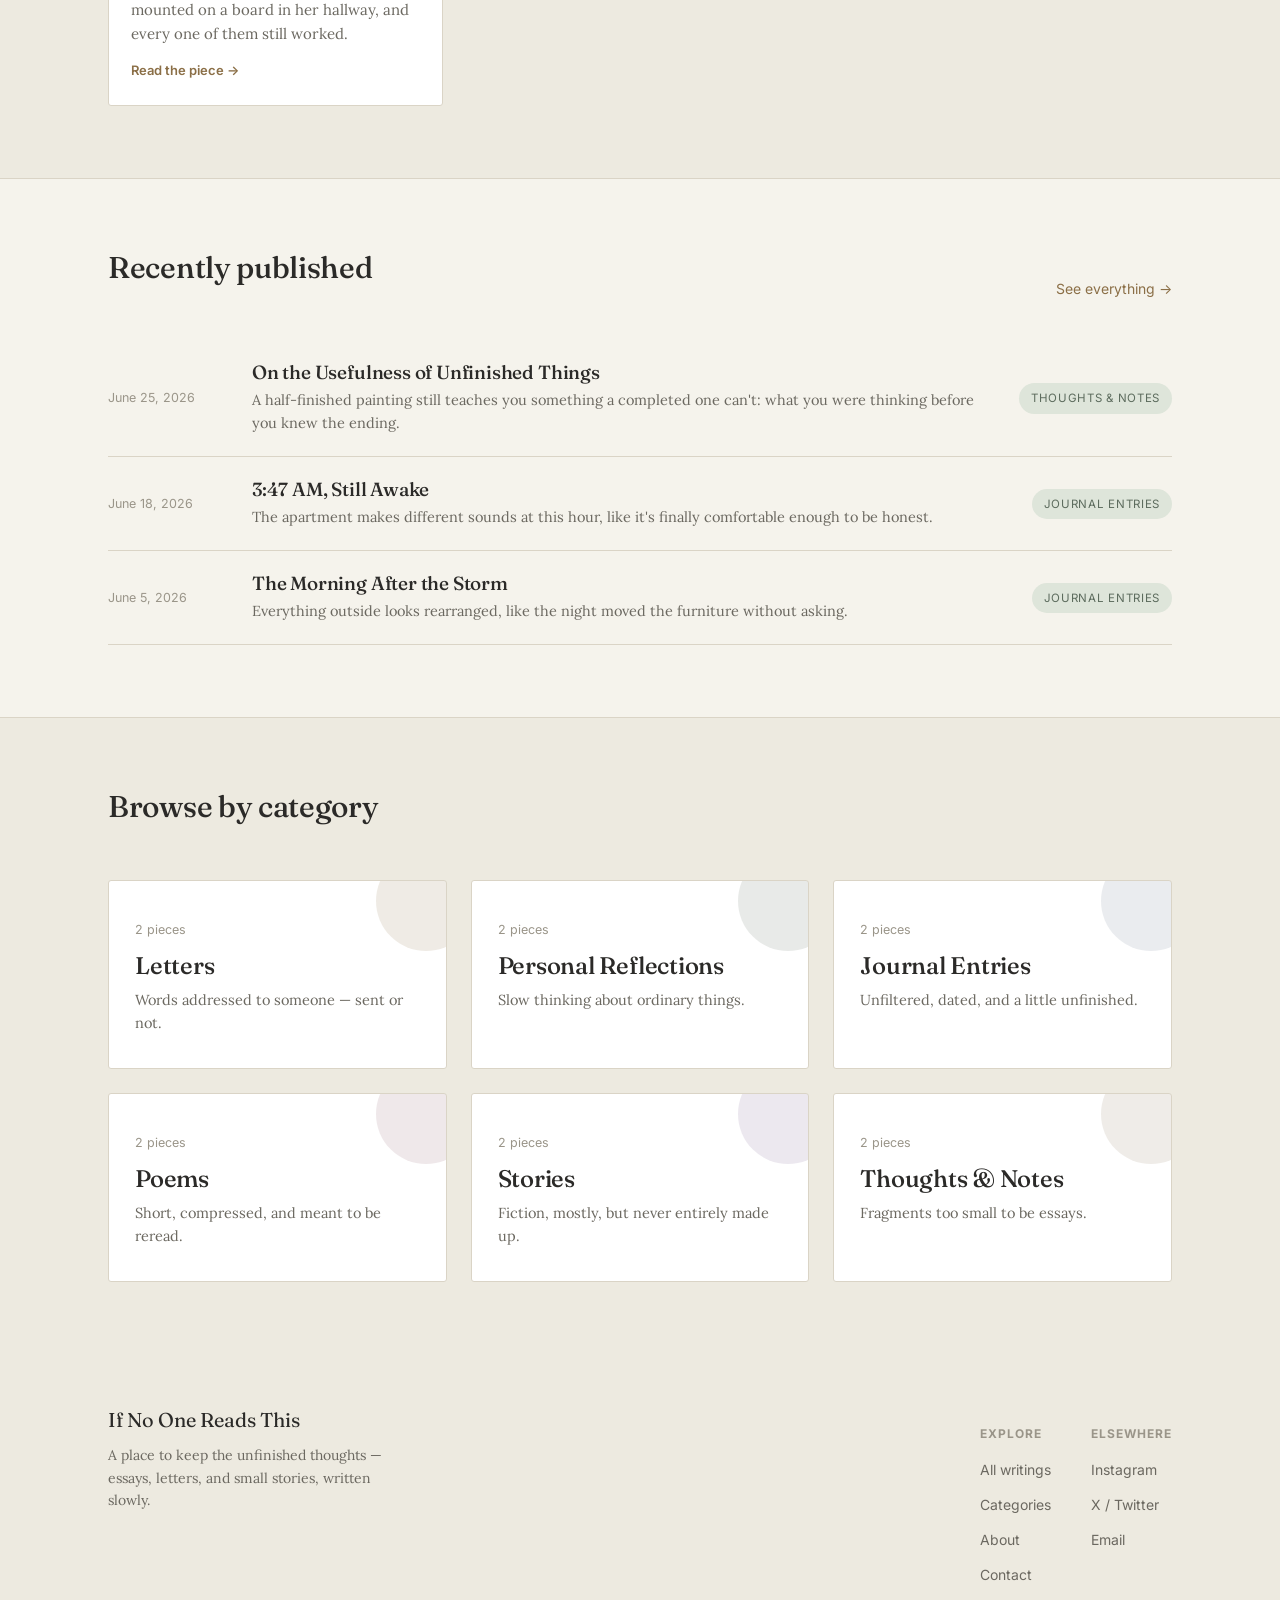
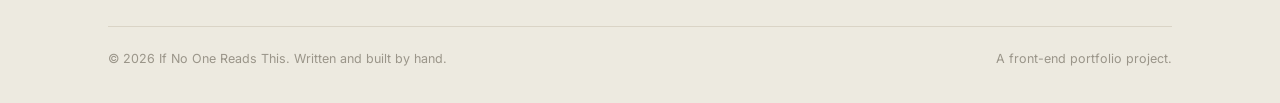
==== commit 436e346f: "Update social links in index.html" ====
--- a/index.html
+++ b/index.html
@@ -69,8 +69,9 @@
         <div>
           <h5>Elsewhere</h5>
           <ul>
-            <li><a href="https://www.instagram.com/ixxvimmv?igsh=MXBkaDZucDBuYzFyOQ==" target="_blank" rel="noopener">Instagram</a></li>
-            <li><a href="mailto:karyzzacathlynn@gmail.com">Email</a></li>
+            <li><a href="https://instagram.com" target="_blank" rel="noopener">Instagram</a></li>
+            <li><a href="https://twitter.com" target="_blank" rel="noopener">X / Twitter</a></li>
+            <li><a href="mailto:hello@ifnoonereadsthis.blog">Email</a></li>
           </ul>
         </div>
       </div>
@@ -528,9 +529,10 @@
         <div data-reveal>
           <h3 style="font-size:20px;">Find me elsewhere</h3>
           <div class="social-list">
-            <a href="mailto:karyzzacathlynn@gmail.com">✉️ karyzzacathlynn@gmail.com</a>
-            <a href="https://www.instagram.com/ixxvimmv?igsh=MXBkaDZucDBuYzFyOQ==" target="_blank" rel="noopener">📷 Instagram</a>
-            <a href="https://substack.com/@reponoir" target="_blank" rel="noopener">📚 Substack</a>
+            <a href="mailto:hello@ifnoonereadsthis.blog">✉️ hello@ifnoonereadsthis.blog</a>
+            <a href="https://instagram.com" target="_blank" rel="noopener">📷 Instagram</a>
+            <a href="https://twitter.com" target="_blank" rel="noopener">✒️ X / Twitter</a>
+            <a href="https://goodreads.com" target="_blank" rel="noopener">📚 Goodreads</a>
           </div>
           <p class="lede" style="margin-top:32px; font-size:15px;">I try to reply within a week.</p>
         </div>
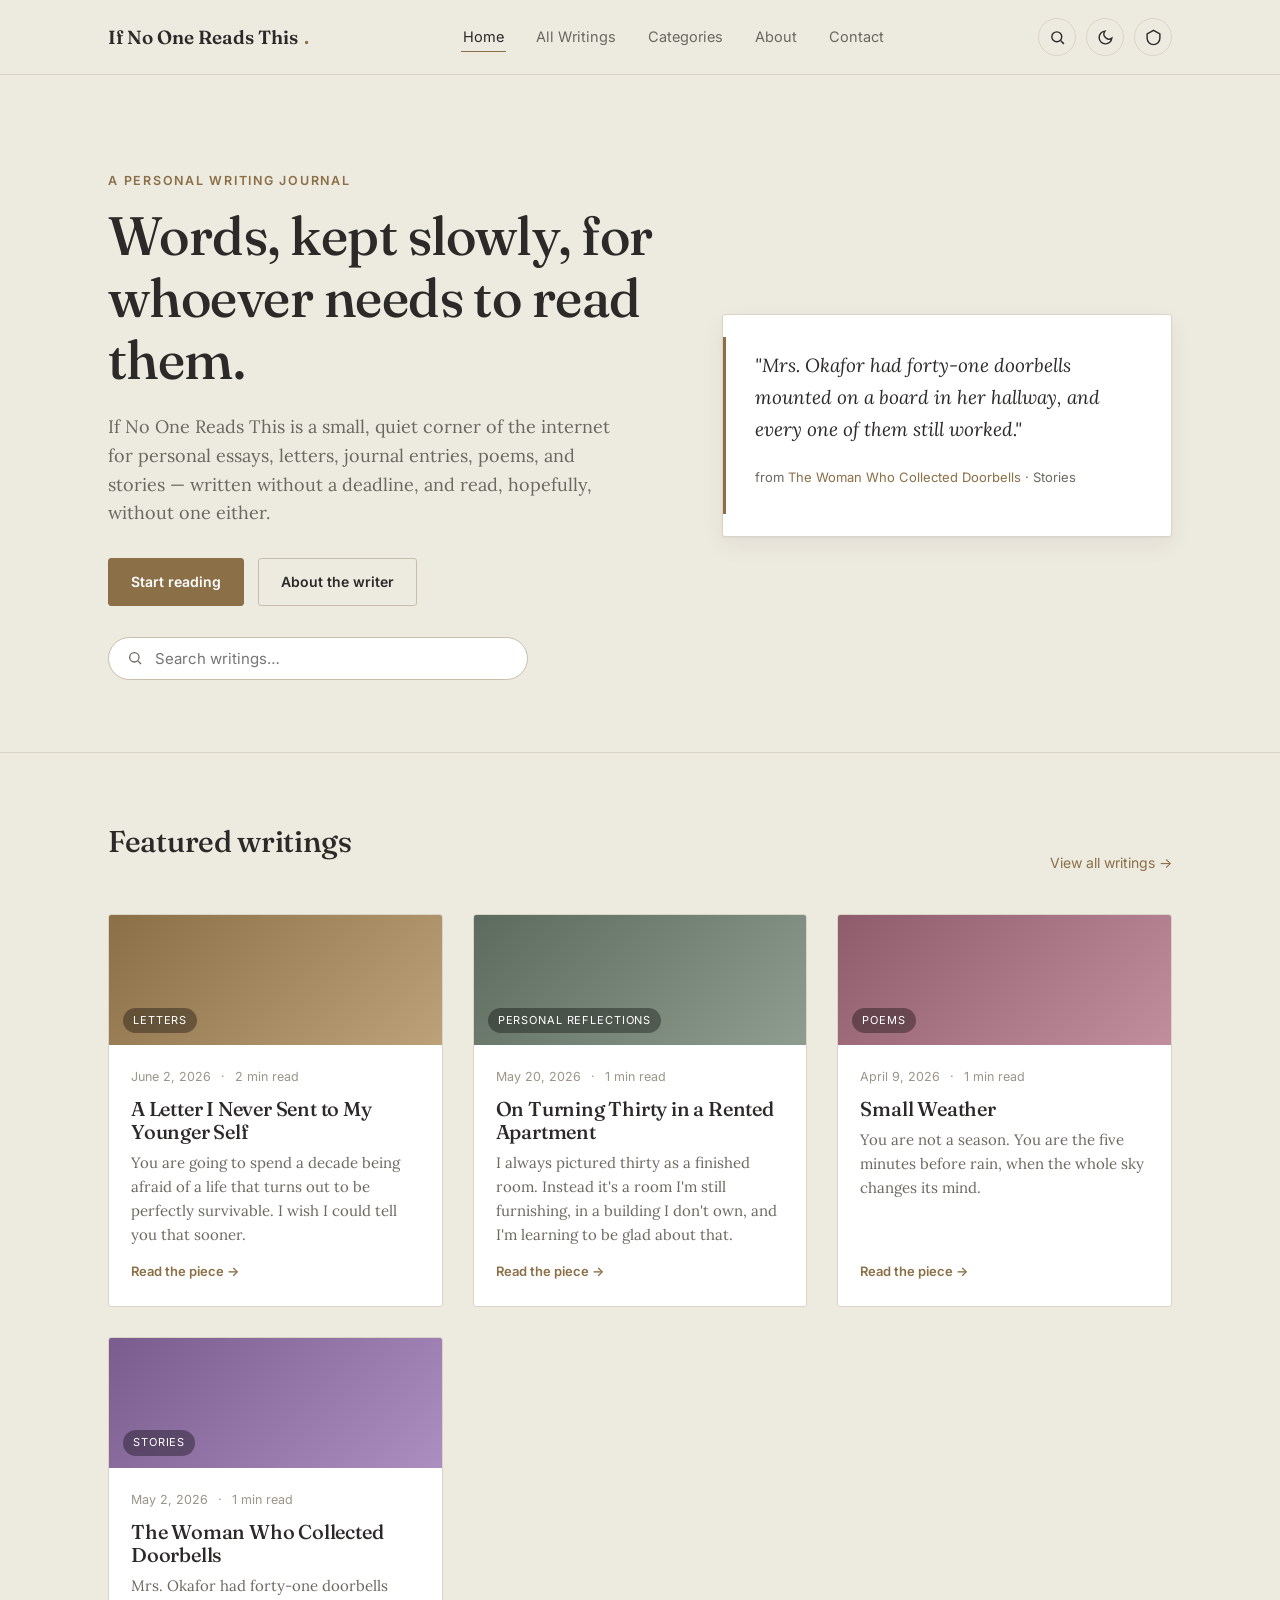
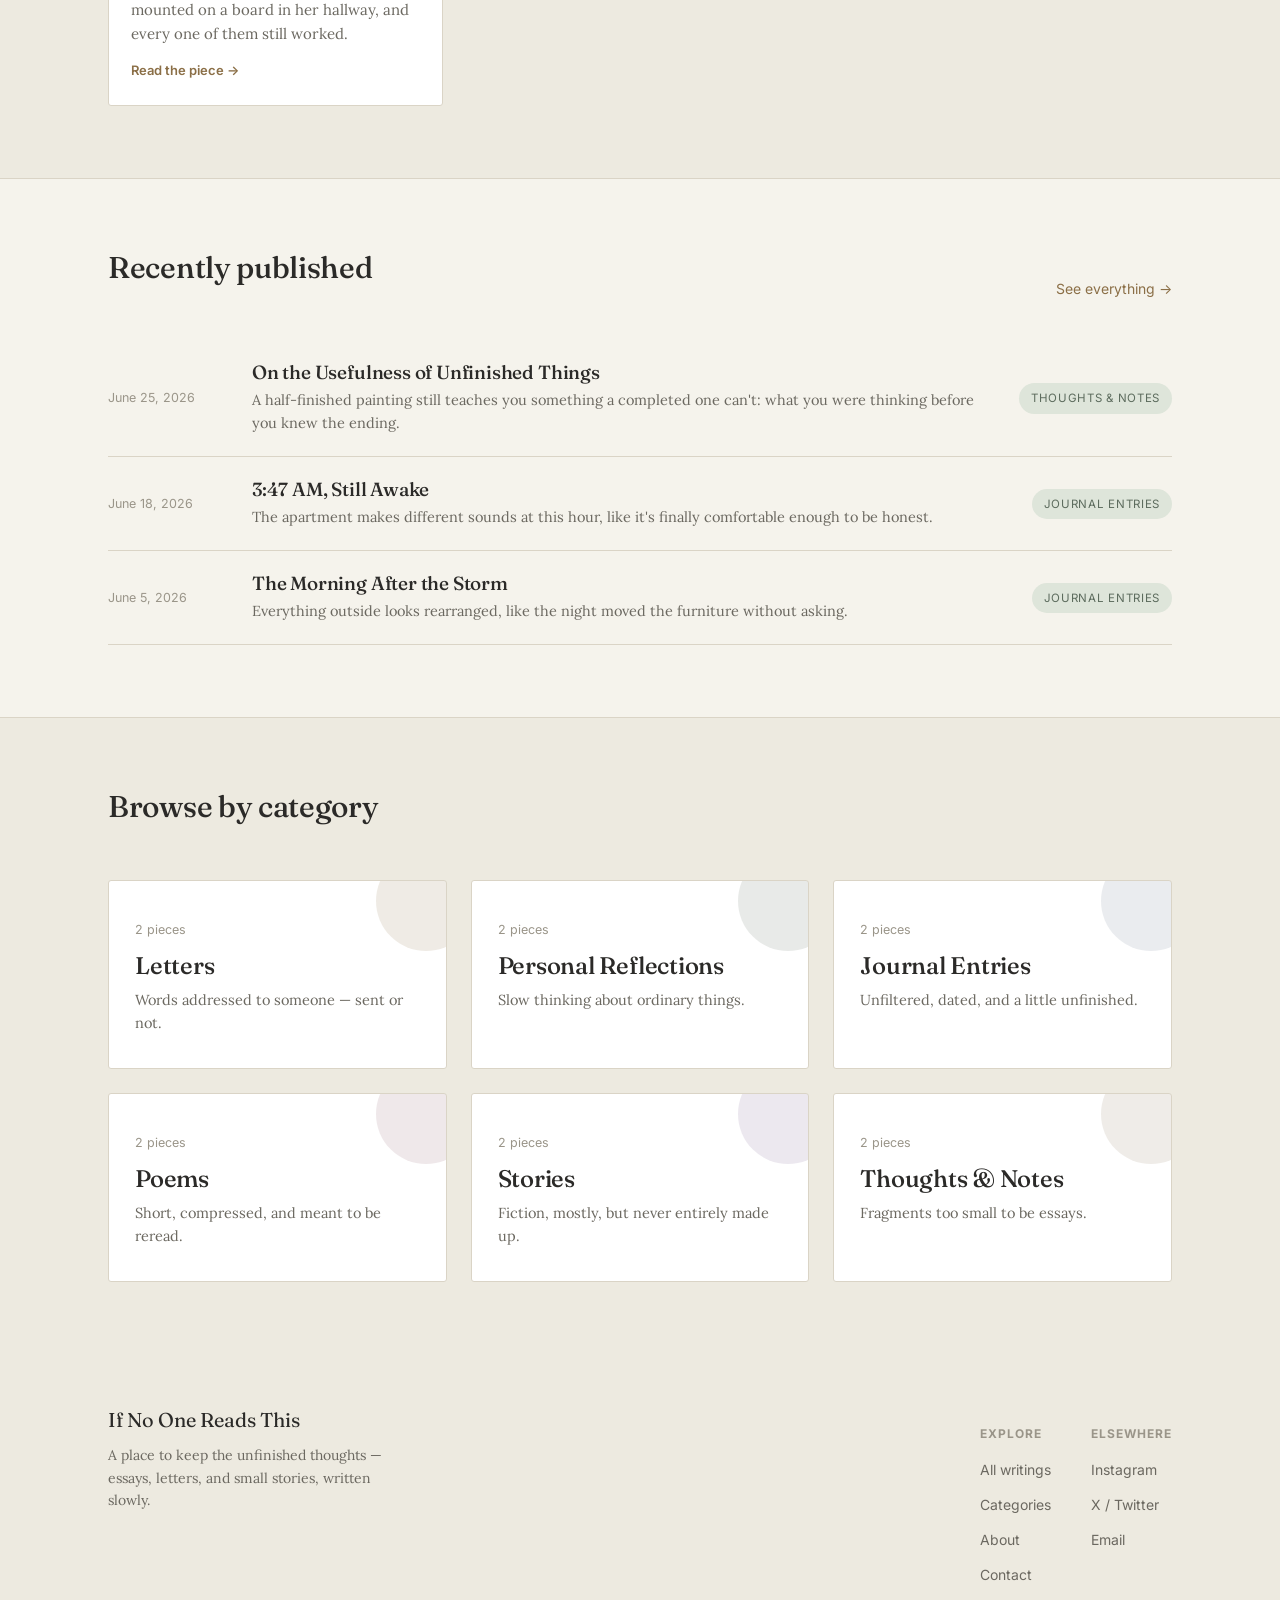
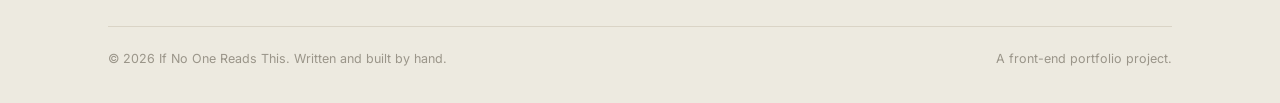
==== commit 75094192: "Enhance share buttons and clipboard functionality Refactor share buttons and improve share functiona" ====
--- a/index.html
+++ b/index.html
@@ -484,13 +484,21 @@
       <div>
         <div class="article-body" id="article-body">${post.content}</div>
 
-        <div class="share-row">
+        ${post.footer ? `<div class="post-footer" data-reveal>${post.footer}</div>` : ''}
+
+        <div class="share-row" id="share-row">
           <span>Share this piece</span>
+          <button class="share-btn" data-share="native" aria-label="Share…" title="Share…" id="native-share-btn" style="display:none;"><svg viewBox="0 0 24 24" fill="none" stroke="currentColor" stroke-width="2"><circle cx="18" cy="5" r="3"/><circle cx="6" cy="12" r="3"/><circle cx="18" cy="19" r="3"/><line x1="8.6" y1="10.5" x2="15.4" y2="6.5"/><line x1="8.6" y1="13.5" x2="15.4" y2="17.5"/></svg></button>
           <button class="share-btn" data-share="twitter" aria-label="Share on X"><svg viewBox="0 0 24 24" fill="currentColor"><path d="M18.9 2H22l-7.6 8.7L23.3 22h-7l-5.5-7.2L4.5 22H1.3l8.1-9.3L1 2h7.2l5 6.6L18.9 2zm-1.2 18h1.7L7.4 4H5.6l12.1 16z"/></svg></button>
           <button class="share-btn" data-share="facebook" aria-label="Share on Facebook"><svg viewBox="0 0 24 24" fill="currentColor"><path d="M13.5 21v-8.4h2.8l.4-3.3h-3.2V7.1c0-.9.3-1.6 1.6-1.6h1.7V2.5C16.5 2.4 15.4 2.3 14.2 2.3c-2.6 0-4.4 1.6-4.4 4.5v2.5H7v3.3h2.8V21h3.7z"/></svg></button>
+          <button class="share-btn" data-share="whatsapp" aria-label="Share on WhatsApp"><svg viewBox="0 0 24 24" fill="currentColor"><path d="M17.5 14.4c-.3-.1-1.7-.9-2-1-.3-.1-.5-.1-.7.1-.2.3-.8 1-.9 1.1-.2.2-.3.2-.6.1-.3-.1-1.2-.5-2.3-1.5-.9-.8-1.4-1.7-1.6-2-.2-.3 0-.5.1-.6.1-.1.3-.3.4-.5.1-.1.2-.3.3-.4.1-.2 0-.4 0-.5C10.1 9 9.6 7.8 9.4 7.3c-.2-.5-.4-.4-.6-.4h-.5c-.2 0-.5.1-.7.3-.3.3-1 1-1 2.4s1 2.8 1.2 3c.1.2 2 3 4.8 4.3.7.3 1.2.5 1.6.6.7.2 1.3.2 1.8.1.5-.1 1.7-.7 2-1.4.2-.7.2-1.2.1-1.4-.1-.1-.3-.2-.6-.3z"/><path d="M12 2C6.5 2 2 6.5 2 12c0 1.9.5 3.6 1.4 5.1L2 22l5.1-1.3C8.5 21.5 10.2 22 12 22c5.5 0 10-4.5 10-10S17.5 2 12 2zm0 18.3c-1.6 0-3.1-.4-4.5-1.2l-.3-.2-3.3.9.9-3.2-.2-.3C3.7 14.9 3.2 13.5 3.2 12 3.2 7.2 7.2 3.2 12 3.2S20.8 7.2 20.8 12 16.8 20.3 12 20.3z"/></svg></button>
+          <button class="share-btn" data-share="instagram" aria-label="Share to Instagram"><svg viewBox="0 0 24 24" fill="none" stroke="currentColor" stroke-width="2"><rect x="2" y="2" width="20" height="20" rx="5"/><circle cx="12" cy="12" r="4"/><circle cx="17.5" cy="6.5" r="1" fill="currentColor" stroke="none"/></svg></button>
           <button class="share-btn" data-share="linkedin" aria-label="Share on LinkedIn"><svg viewBox="0 0 24 24" fill="currentColor"><path d="M4.98 3.5a2.5 2.5 0 1 1 0 5 2.5 2.5 0 0 1 0-5zM3 9h4v12H3V9zm7 0h3.8v1.7h.05c.53-.95 1.83-1.95 3.77-1.95 4.03 0 4.78 2.5 4.78 5.75V21h-4v-5.85c0-1.4-.03-3.2-1.95-3.2-1.95 0-2.25 1.5-2.25 3.1V21h-4V9z"/></svg></button>
+          <button class="share-btn" data-share="pinterest" aria-label="Share on Pinterest"><svg viewBox="0 0 24 24" fill="currentColor"><path d="M12 2C6.5 2 2 6.5 2 12c0 4.2 2.6 7.8 6.3 9.3-.1-.8-.2-2 0-2.9.2-.8 1.3-5.6 1.3-5.6s-.3-.7-.3-1.6c0-1.5.9-2.7 2-2.7.9 0 1.4.7 1.4 1.6 0 .9-.6 2.3-.9 3.6-.3 1.1.5 2 1.6 2 1.9 0 3.2-2.4 3.2-5.3 0-2.2-1.5-3.8-4.2-3.8-3 0-4.9 2.3-4.9 4.8 0 .9.3 1.5.7 2 .1.2.2.3.1.5l-.2 1c-.1.2-.2.3-.5.2-1.3-.5-1.9-2-1.9-3.6 0-2.7 2.3-5.9 6.8-5.9 3.6 0 6 2.6 6 5.5 0 3.7-2.1 6.5-5.1 6.5-1 0-2-.6-2.3-1.2l-.7 2.5c-.2.9-.7 1.9-1.2 2.6.9.3 1.9.4 2.9.4 5.5 0 10-4.5 10-10S17.5 2 12 2z"/></svg></button>
+          <button class="share-btn" data-share="telegram" aria-label="Share on Telegram"><svg viewBox="0 0 24 24" fill="currentColor"><path d="M21.9 4.3 2.7 11.8c-1.3.5-1.3 1.2-.2 1.5l4.9 1.5 1.9 5.8c.2.6.4.8.9.8.4 0 .6-.2.9-.5l2.3-2.2 4.8 3.5c.9.5 1.5.2 1.7-.8l3.1-14.5c.3-1.3-.4-1.9-1.1-1.6zM8.3 14.3l9.6-6c.4-.3.8-.1.5.2l-8.1 7.3-.3 3.2-1.4-4.2z"/></svg></button>
+          <button class="share-btn" data-share="email" aria-label="Share via Email"><svg viewBox="0 0 24 24" fill="none" stroke="currentColor" stroke-width="2"><rect x="2" y="4" width="20" height="16" rx="2"/><polyline points="2 7 12 13 22 7"/></svg></button>
           <button class="share-btn" data-share="copy" aria-label="Copy link"><svg viewBox="0 0 24 24" fill="none" stroke="currentColor" stroke-width="2"><path d="M10 13a5 5 0 0 0 7.07 0l2.83-2.83a5 5 0 0 0-7.07-7.07l-1.5 1.5"/><path d="M14 11a5 5 0 0 0-7.07 0L4.1 13.83a5 5 0 0 0 7.07 7.07l1.5-1.5"/></svg></button>
-          <span id="copy-note" style="display:none;color:var(--accent-2);font-family:var(--sans);font-size:13px;">Link copied.</span>
+          <span id="copy-note" style="display:none;color:var(--accent-2);font-family:var(--sans);font-size:13px;"></span>
         </div>
 
         <div class="post-nav">
@@ -627,25 +635,62 @@
     document.addEventListener('scroll', updateRibbon, { passive:true });
     updateRibbon();
   }
+  const nativeShareBtn = document.getElementById('native-share-btn');
+  if (nativeShareBtn && navigator.share){
+    nativeShareBtn.style.display = '';
+  }
   document.querySelectorAll('[data-share]').forEach(btn => {
     btn.addEventListener('click', () => {
-      const url = encodeURIComponent(location.href);
-      const title = encodeURIComponent(document.querySelector('.post-hero h1')?.textContent || 'If No One Reads This');
+      const rawUrl = location.href;
+      const url = encodeURIComponent(rawUrl);
+      const rawTitle = document.querySelector('.post-hero h1')?.textContent || 'If No One Reads This';
+      const title = encodeURIComponent(rawTitle);
       const kind = btn.dataset.share;
+      const note = document.getElementById('copy-note');
+      function showNote(text, ms){
+        note.textContent = text;
+        note.style.display = 'inline';
+        clearTimeout(note.__t);
+        note.__t = setTimeout(() => note.style.display = 'none', ms || 3200);
+      }
+      function copyLink(){
+        navigator.clipboard?.writeText(rawUrl);
+      }
+
       if (kind === 'copy'){
-        navigator.clipboard?.writeText(location.href).then(() => {
-          const note = document.getElementById('copy-note');
-          note.style.display = 'inline';
-          setTimeout(() => note.style.display = 'none', 2200);
-        });
+        copyLink();
+        showNote('Link copied.', 2200);
+        return;
+      }
+      if (kind === 'native'){
+        navigator.share({ title: rawTitle, url: rawUrl }).catch(() => {});
+        return;
+      }
+      if (kind === 'instagram'){
+        // Instagram has no public web share URL — the honest options are the
+        // OS share sheet (mobile, lets someone pick Instagram Story/DM themselves)
+        // or copying the link to paste in manually.
+        if (navigator.share){
+          navigator.share({ title: rawTitle, url: rawUrl }).catch(() => {});
+        } else {
+          copyLink();
+          showNote('Link copied — open Instagram and paste it into your Story or a Direct Message.', 5000);
+        }
+        return;
+      }
+      if (kind === 'email'){
+        window.location.href = `mailto:?subject=${title}&body=${encodeURIComponent(rawTitle + '\n\n' + rawUrl)}`;
         return;
       }
       const shareUrls = {
         twitter: `https://twitter.com/intent/tweet?text=${title}&url=${url}`,
         facebook: `https://www.facebook.com/sharer/sharer.php?u=${url}`,
+        whatsapp: `https://wa.me/?text=${title}%20${url}`,
         linkedin: `https://www.linkedin.com/sharing/share-offsite/?url=${url}`,
+        pinterest: `https://pinterest.com/pin/create/button/?url=${url}&description=${title}`,
+        telegram: `https://t.me/share/url?url=${url}&text=${title}`,
       };
-      window.open(shareUrls[kind], '_blank', 'noopener,width=600,height=500');
+      if (shareUrls[kind]) window.open(shareUrls[kind], '_blank', 'noopener,width=600,height=500');
     });
   });
 }
--- a/styles.css
+++ b/styles.css
@@ -316,12 +316,27 @@
 
 .article-body{ padding: 40px 0 20px; font-family: var(--serif-body); font-size: 19px; line-height: 1.85; max-width: 68ch; }
 .article-body p{ margin-bottom: 1.4em; }
-.article-body p:first-of-type::first-letter{
+.article-body > p:first-of-type::first-letter{
   font-family: var(--serif-display); font-size: 3.4em; float:left; line-height:.85; padding-right:10px; padding-top:6px;
   color: var(--accent); font-weight:600;
 }
+.article-body blockquote{
+  border-left: 3px solid var(--accent); margin: 1.6em 0; padding: 2px 0 2px 22px;
+  font-style: italic; color: var(--text-muted); font-size: 1.02em;
+}
+.article-body blockquote p{ margin-bottom: 0.6em; }
+.article-body blockquote p:last-child{ margin-bottom: 0; }
+.article-body h1, .article-body h2, .article-body h3{ font-family: var(--serif-display); margin: 1.2em 0 .5em; line-height:1.2; }
+.article-body h1{ font-size: 1.7em; }
+.article-body h2{ font-size: 1.4em; }
+.article-body h3{ font-size: 1.15em; }
+.article-body pre{ background: var(--bg-soft); padding: 16px 18px; border-radius: 4px; overflow-x: auto; font-family: monospace; font-size: .82em; line-height:1.6; margin: 1.4em 0; }
+.article-body ul, .article-body ol{ margin: 0 0 1.4em; padding-left: 1.4em; }
+.article-body li{ margin-bottom: .4em; }
+.article-body img{ border-radius: 4px; margin: 1.4em 0; }
+.article-body hr{ border: none; border-top: 1px solid var(--line-strong); margin: 2.2em 0; }
 .article-body.is-poem{ white-space: pre-line; font-style: italic; font-size: 20px; }
-.article-body.is-poem p:first-of-type::first-letter{ all: unset; }
+.article-body.is-poem > p:first-of-type::first-letter{ all: unset; }
 
 .share-row{ display:flex; align-items:center; gap:12px; margin: 40px 0; padding: 22px 0; border-top:1px solid var(--line); border-bottom:1px solid var(--line); flex-wrap:wrap; }
 .share-row span{ font-family: var(--sans); font-size:13px; color: var(--text-muted); }
@@ -449,6 +464,7 @@
 .badge-published{ background: var(--accent-2-soft); color: var(--accent-2); }
 .badge-draft{ background: var(--line); color: var(--text-muted); }
 .badge-scheduled{ background: var(--accent-soft); color: var(--accent); }
+.badge-archived{ background: transparent; color: var(--text-faint); border: 1px solid var(--line-strong); }
 .updated-note{ font-family: var(--sans); font-size:12.5px; color: var(--text-faint); font-style: normal; }
 
 /* ============ RELATED WRITINGS ============ */
@@ -549,12 +565,25 @@
 .checkbox-row{ display:flex; align-items:center; gap:10px; font-family: var(--sans); font-size:14px; }
 
 /* ---- rich text editor ---- */
-.editor-toolbar{ display:flex; flex-wrap:wrap; gap:2px; border:1px solid var(--line-strong); border-bottom:none; border-radius: var(--radius) var(--radius) 0 0; padding:8px; background: var(--bg-soft); }
-.editor-toolbar button{ width:32px; height:32px; border:none; background:transparent; border-radius: 4px; display:flex; align-items:center; justify-content:center; color: var(--text-muted); }
+.editor-toolbar{ display:flex; flex-wrap:wrap; align-items:center; gap:2px; border:1px solid var(--line-strong); border-bottom:none; border-radius: var(--radius) var(--radius) 0 0; padding:8px; background: var(--bg-soft); }
+.editor-toolbar button{ width:32px; height:32px; border:none; background:transparent; border-radius: 4px; display:flex; align-items:center; justify-content:center; color: var(--text-muted); flex-shrink:0; }
 .editor-toolbar button:hover{ background: var(--surface); color: var(--text); }
 .editor-toolbar button.active{ background: var(--accent-soft); color: var(--accent); }
 .editor-toolbar button svg{ width:15px; height:15px; }
-.editor-toolbar .sep{ width:1px; background: var(--line-strong); margin: 4px 4px; }
+.editor-toolbar .sep{ width:1px; align-self:stretch; background: var(--line-strong); margin: 2px 4px; }
+.editor-select{
+  height:32px; border:1px solid var(--line-strong); border-radius:4px; background:var(--surface); color:var(--text);
+  font-family: var(--sans); font-size:12.5px; padding:0 6px; max-width:132px; cursor:pointer;
+}
+.editor-color-swatch{
+  position:relative; width:32px; height:32px; border-radius:4px; display:flex; align-items:center; justify-content:center;
+  color: var(--text-muted); cursor:pointer; flex-shrink:0;
+}
+.editor-color-swatch:hover{ background: var(--surface); color: var(--text); }
+.editor-color-swatch svg{ width:15px; height:15px; pointer-events:none; }
+.editor-color-swatch input[type="color"]{
+  position:absolute; inset:0; width:100%; height:100%; opacity:0; cursor:pointer; border:none; padding:0;
+}
 .editor-surface{
   min-height: 380px; border:1px solid var(--line-strong); border-radius: 0 0 var(--radius) var(--radius); padding: 22px 24px;
   font-family: var(--serif-body); font-size:17px; line-height:1.75; background: var(--surface); color: var(--text); outline:none;
@@ -605,51 +634,5 @@
 /* ---- empty admin state ---- */
 .admin-empty{ text-align:center; padding: 60px 20px; color: var(--text-muted); font-family: var(--sans); }
 
-/* ============ CUSTOM CURSOR (public site only) ============ */
-.cursor-dot, .cursor-ring{
-  position: fixed; top:0; left:0; border-radius:50%; pointer-events:none; z-index: 9999;
-  transform: translate(-50%,-50%); will-change: transform;
-}
-.cursor-dot{
-  width:7px; height:7px; background: var(--accent); transition: opacity .2s ease, background .2s ease;
-}
-.cursor-ring{
-  width:34px; height:34px; border:1.5px solid var(--accent); opacity:.55;
-  transition: width .25s ease, height .25s ease, opacity .25s ease, background .25s ease, border-color .25s ease;
-}
-.cursor-ring.hover{
-  width:60px; height:60px; opacity:1; background: var(--accent-soft); border-color: transparent;
-}
-.cursor-ring.click{ width:28px; height:28px; }
-body.custom-cursor-active,
-body.custom-cursor-active a,
-body.custom-cursor-active button,
-body.custom-cursor-active .card,
-body.custom-cursor-active .chip,
-body.custom-cursor-active .cat-card,
-body.custom-cursor-active .row-item{
-  cursor: none;
-}
-body.custom-cursor-active input,
-body.custom-cursor-active textarea,
-body.custom-cursor-active [contenteditable]{
-  cursor: auto;
-}
-@media (pointer: coarse){
-  .cursor-dot, .cursor-ring{ display:none !important; }
-}
-
 /* ============ MAGNETIC HOVER (buttons) ============ */
 .btn, .icon-btn{ will-change: transform; }
-
-
-/* ============ ARCHIVE FEATURE ADDITIONS ============ */
-.badge-archived{ background: var(--bg-soft); color: var(--text-faint); border:1px solid var(--line-strong); }
-
-.seg-tabs{ display:flex; gap:6px; margin-bottom:20px; }
-.seg-tabs button{
-  font-family: var(--sans); font-size:13px; padding: 8px 16px; border-radius: 20px;
-  border:1px solid var(--line-strong); background: transparent; color: var(--text-muted); transition: all .2s;
-}
-.seg-tabs button:hover{ border-color: var(--accent); color: var(--text); }
-.seg-tabs button.active{ background: var(--accent); border-color: var(--accent); color:#fff; }
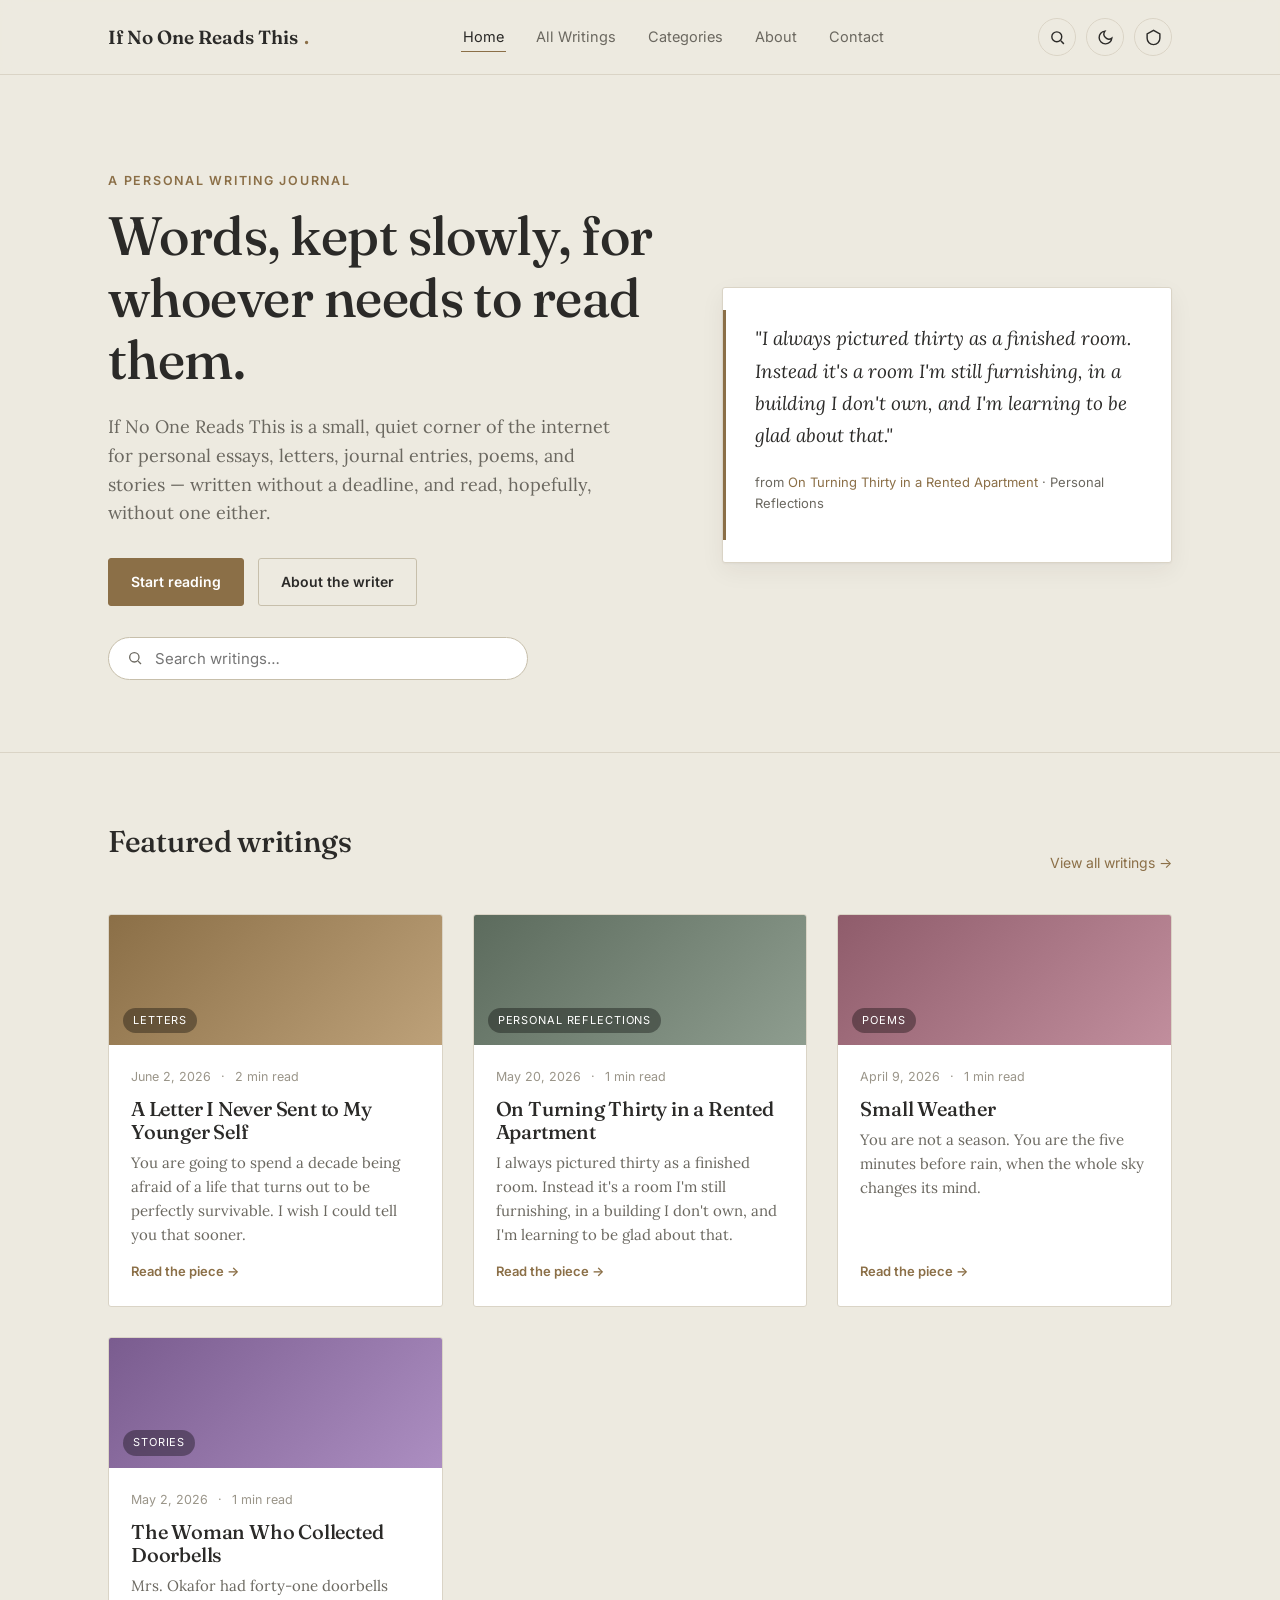
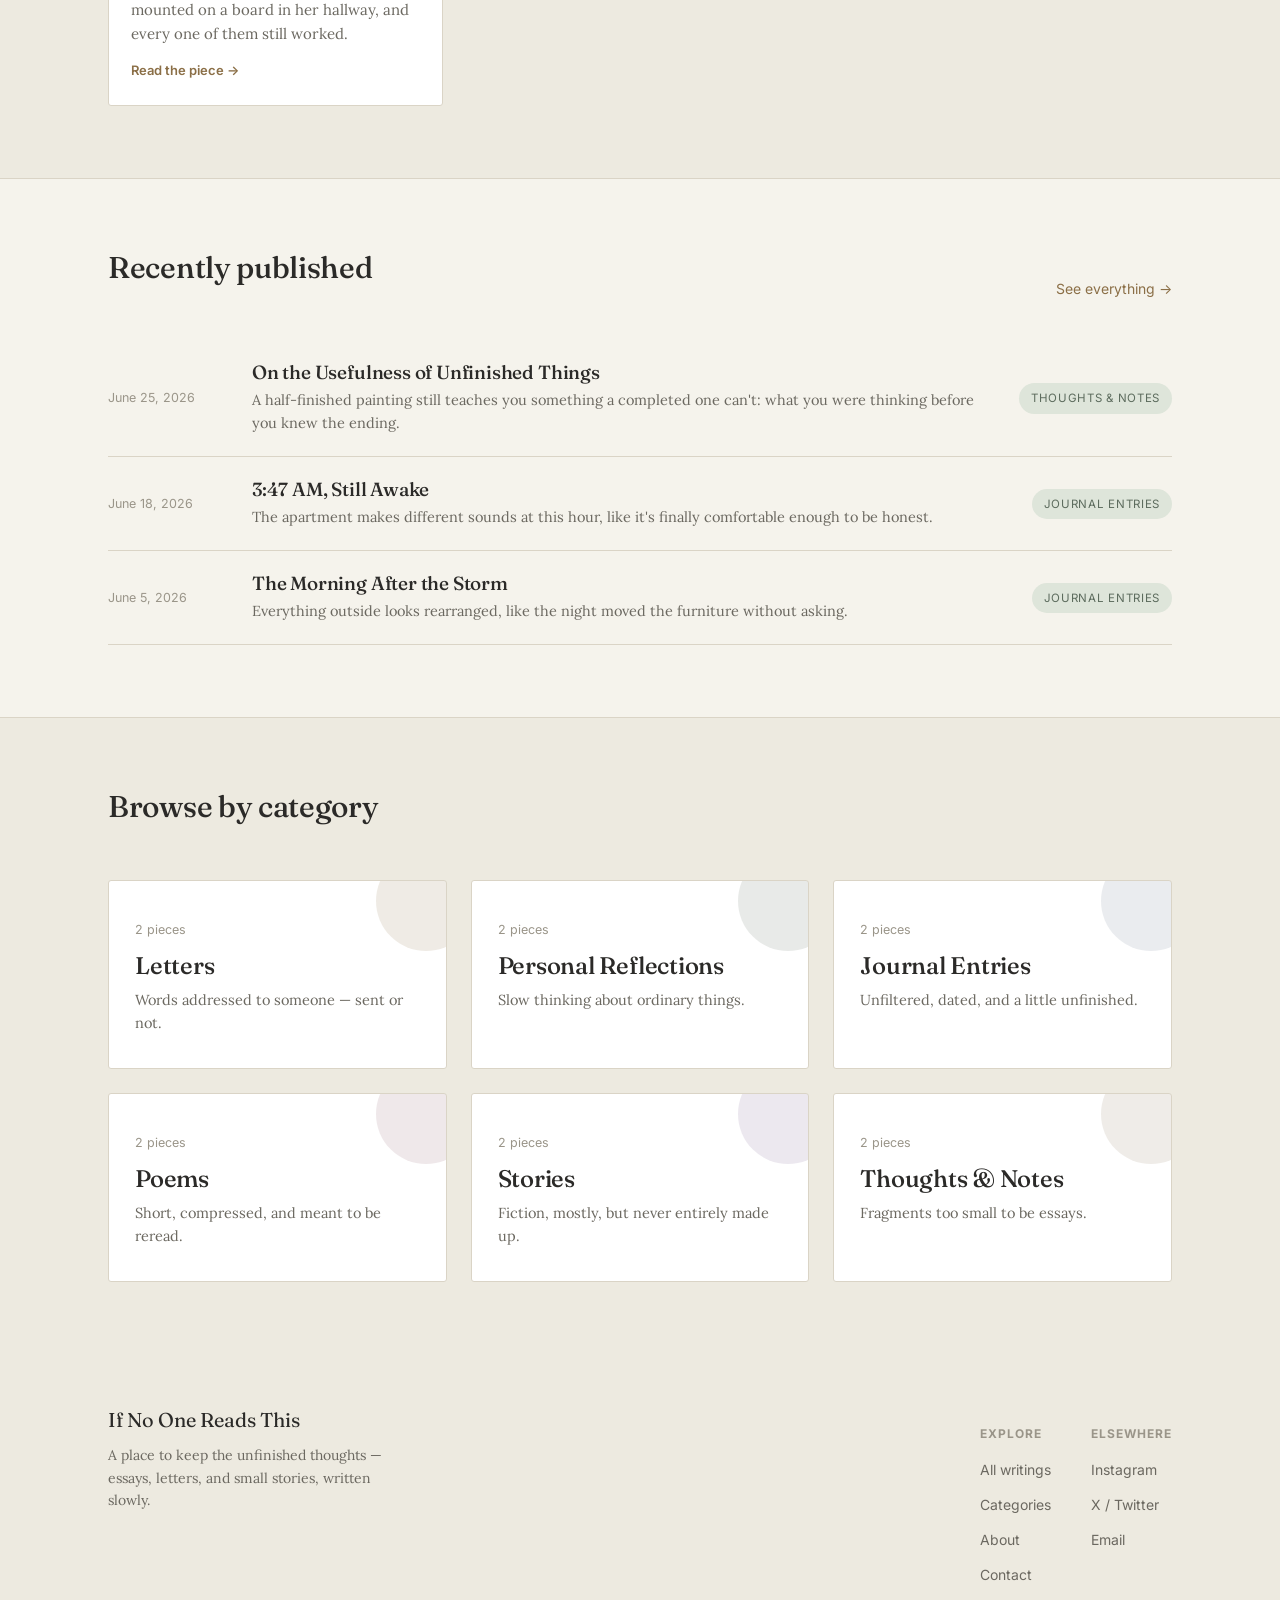
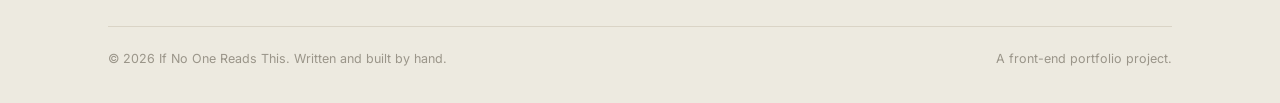
==== commit af95327f: "Update avatar fallback and journal start year" ====
--- a/index.html
+++ b/index.html
@@ -288,7 +288,7 @@
   const settings = CMS.getSettings();
   const avatarHtml = settings.aboutPhoto
     ? `<img class="avatar-mark avatar-photo" src="${settings.aboutPhoto}" alt="Portrait of the writer" data-reveal>`
-    : `<div class="avatar-mark" data-reveal aria-hidden="true">IN</div>`;
+    : `<div class="avatar-mark" data-reveal aria-hidden="true">C</div>`;
   return `
   <section class="section">
     <div class="wrap">
@@ -301,7 +301,7 @@
         </div>
       </div>
       <div class="prose" data-reveal style="margin-top:40px;">
-        <p>I've kept some form of journal since I was thirteen, mostly out of necessity rather than discipline — I've always needed to write things down before I fully understood how I felt about them.</p>
+        <p>I've kept some form of journal since year 2020, mostly out of necessity rather than discipline — I've always needed to write things down before I fully understood how I felt about them.</p>
         <p>The name comes from the only way I've ever been able to write anything honest: by half-convincing myself no one would actually read it. If No One Reads This is what happened when I got tired of being the only reader of things I suspected other people might need too.</p>
         <p class="pull-line">"I'm not trying to have the last word on anything. I'm just trying to say the true thing before I forget what it felt like."</p>
         <p>What you'll find here is a mix: letters, personal reflections, journal entries kept mostly intact, a handful of poems, and short stories that are fiction in name only.</p>
--- a/styles.css
+++ b/styles.css
@@ -316,10 +316,6 @@
 
 .article-body{ padding: 40px 0 20px; font-family: var(--serif-body); font-size: 19px; line-height: 1.85; max-width: 68ch; }
 .article-body p{ margin-bottom: 1.4em; }
-.article-body > p:first-of-type::first-letter{
-  font-family: var(--serif-display); font-size: 3.4em; float:left; line-height:.85; padding-right:10px; padding-top:6px;
-  color: var(--accent); font-weight:600;
-}
 .article-body blockquote{
   border-left: 3px solid var(--accent); margin: 1.6em 0; padding: 2px 0 2px 22px;
   font-style: italic; color: var(--text-muted); font-size: 1.02em;
@@ -336,8 +332,14 @@
 .article-body img{ border-radius: 4px; margin: 1.4em 0; }
 .article-body hr{ border: none; border-top: 1px solid var(--line-strong); margin: 2.2em 0; }
 .article-body.is-poem{ white-space: pre-line; font-style: italic; font-size: 20px; }
-.article-body.is-poem > p:first-of-type::first-letter{ all: unset; }
-
+
+.post-footer{
+  margin-top: 40px; padding-top: 28px; border-top: 1px solid var(--line);
+  font-family: var(--serif-body); font-style: italic; color: var(--text-muted); font-size: 16px; line-height: 1.75;
+  max-width: 68ch;
+}
+.post-footer p{ margin: 0 0 .8em; }
+.post-footer p:last-child{ margin-bottom: 0; }
 .share-row{ display:flex; align-items:center; gap:12px; margin: 40px 0; padding: 22px 0; border-top:1px solid var(--line); border-bottom:1px solid var(--line); flex-wrap:wrap; }
 .share-row span{ font-family: var(--sans); font-size:13px; color: var(--text-muted); }
 .share-btn{
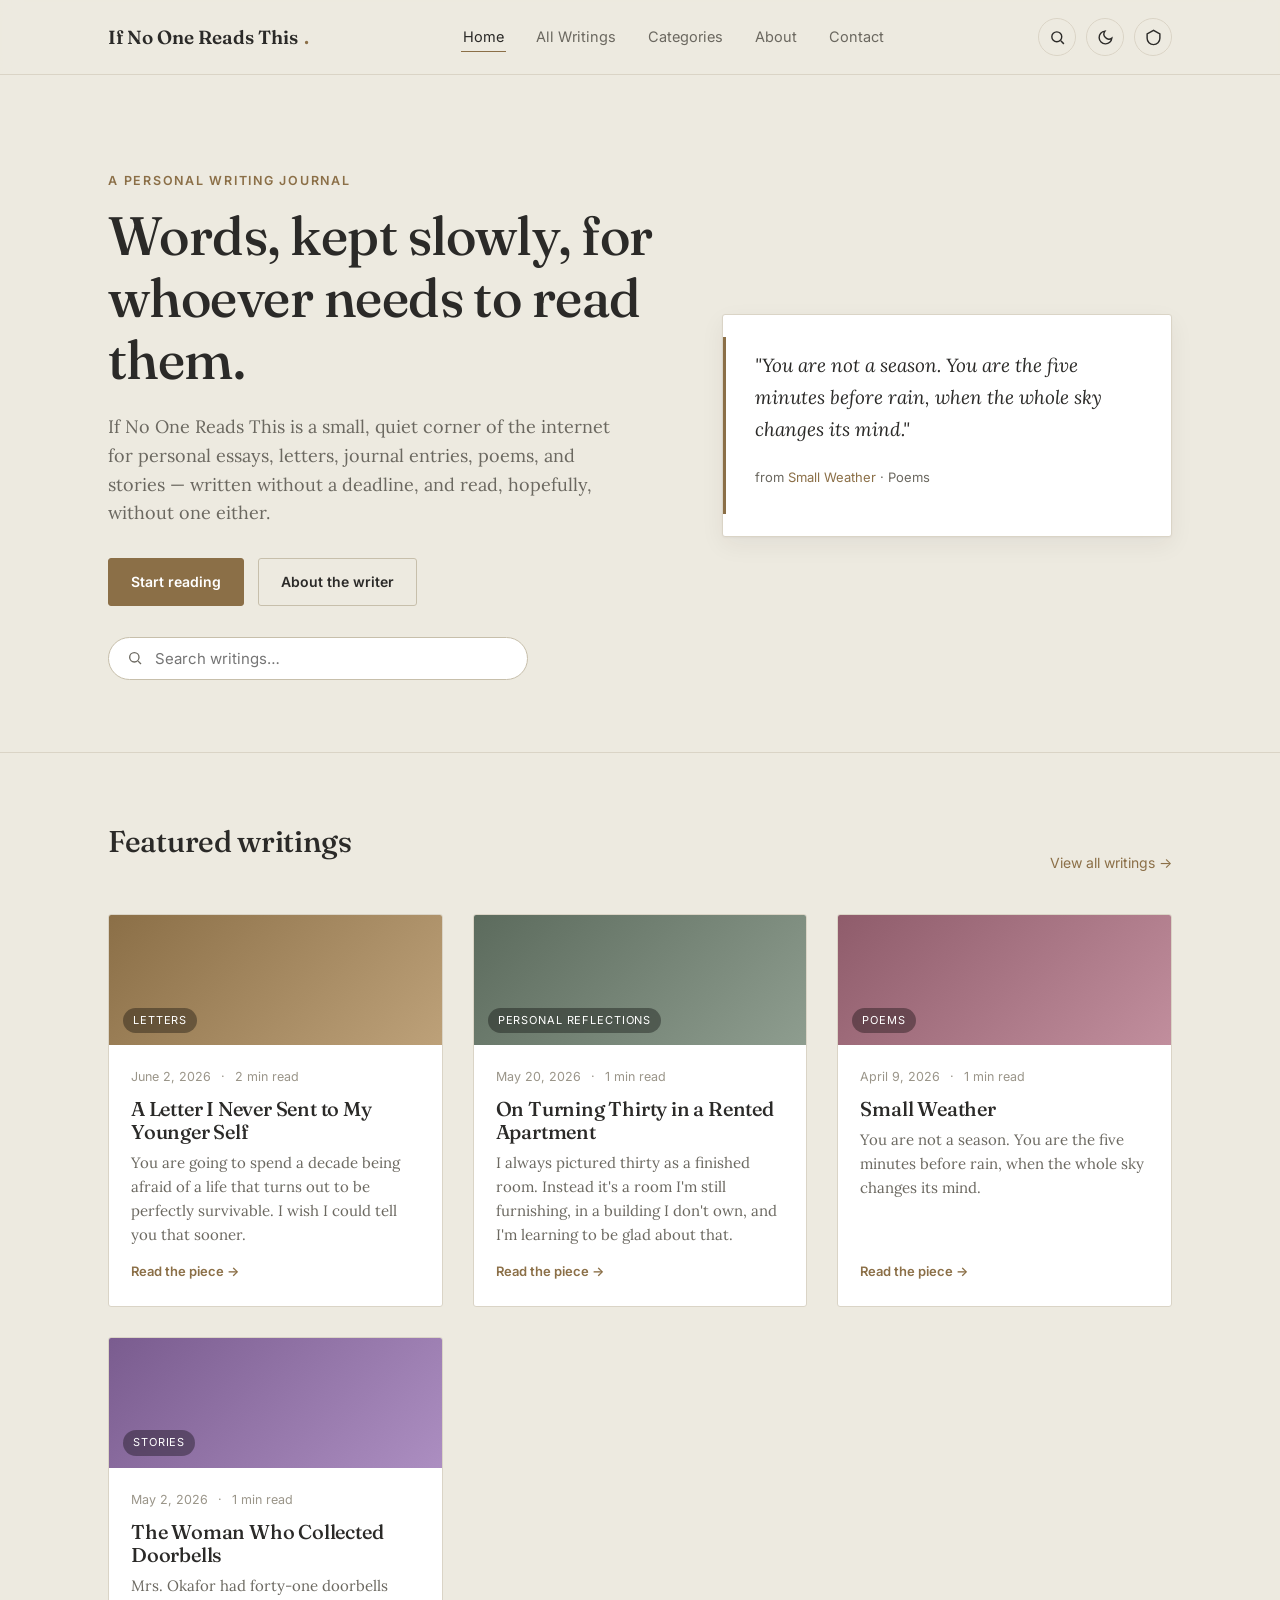
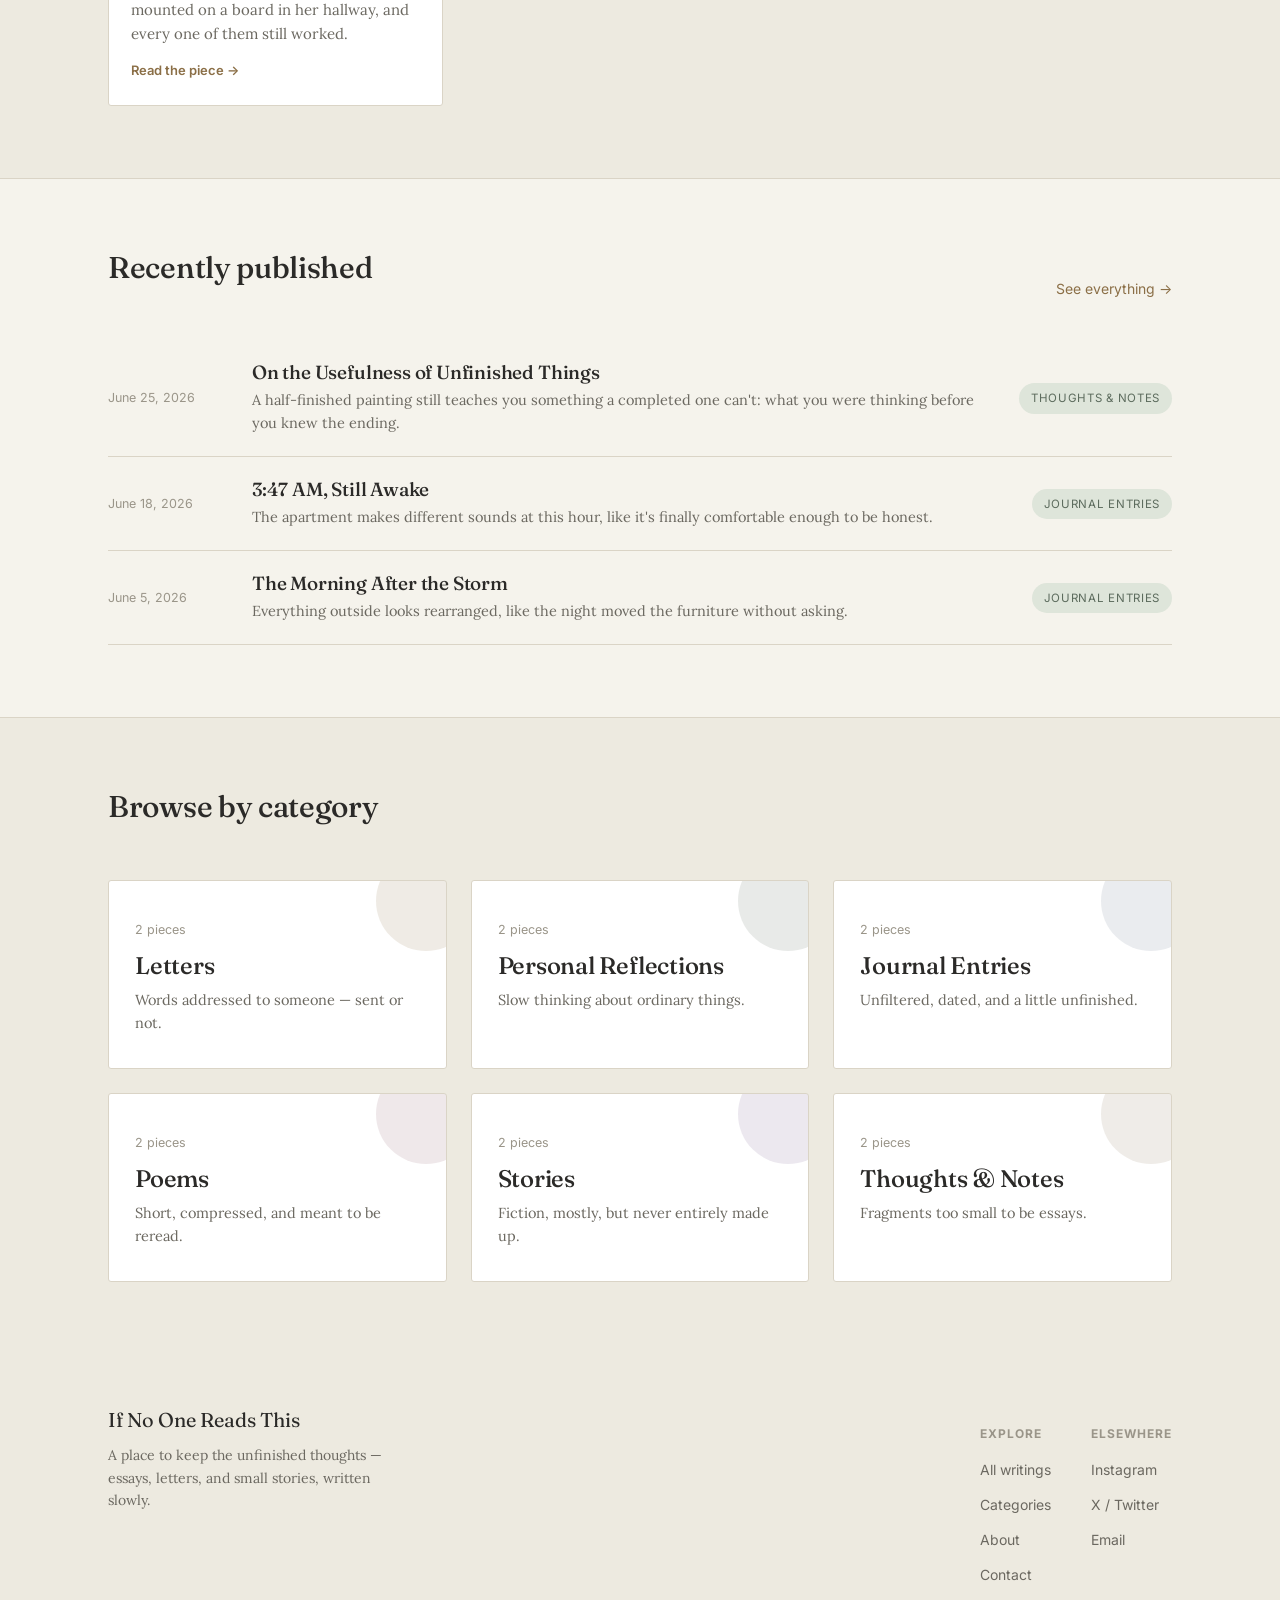
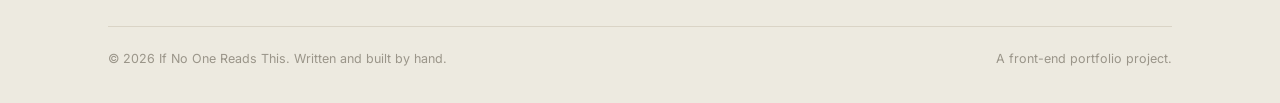
==== commit e4fa5c31: "Refactor about section to use dynamic settings Updated the about section to use dynamic content from" ====
--- a/index.html
+++ b/index.html
@@ -289,28 +289,23 @@
   const avatarHtml = settings.aboutPhoto
     ? `<img class="avatar-mark avatar-photo" src="${settings.aboutPhoto}" alt="Portrait of the writer" data-reveal>`
     : `<div class="avatar-mark" data-reveal aria-hidden="true">C</div>`;
+  const values = settings.aboutValues || [];
   return `
   <section class="section">
     <div class="wrap">
       <div class="about-hero">
         ${avatarHtml}
         <div data-reveal>
-          <p class="eyebrow">About the writer</p>
-          <h1>I write things down so I don't have to carry them alone.</h1>
-          <p class="lede" style="margin-bottom:0;">If No One Reads This started as a private folder of unfinished drafts and slowly, almost against my will, became a public one.</p>
+          <p class="eyebrow">${escapeHtml(settings.aboutEyebrow)}</p>
+          <h1>${escapeHtml(settings.aboutHeading)}</h1>
+          <p class="lede" style="margin-bottom:0;">${escapeHtml(settings.aboutLede)}</p>
         </div>
       </div>
       <div class="prose" data-reveal style="margin-top:40px;">
-        <p>I've kept some form of journal since year 2020, mostly out of necessity rather than discipline — I've always needed to write things down before I fully understood how I felt about them.</p>
-        <p>The name comes from the only way I've ever been able to write anything honest: by half-convincing myself no one would actually read it. If No One Reads This is what happened when I got tired of being the only reader of things I suspected other people might need too.</p>
-        <p class="pull-line">"I'm not trying to have the last word on anything. I'm just trying to say the true thing before I forget what it felt like."</p>
-        <p>What you'll find here is a mix: letters, personal reflections, journal entries kept mostly intact, a handful of poems, and short stories that are fiction in name only.</p>
-        <p>I don't publish on a schedule. I publish when something has finished the slow work of becoming a sentence instead of just a feeling. If you're here, I'm glad. There's no rush to any of this.</p>
+        ${settings.aboutContent || ''}
       </div>
       <div class="values-grid" data-reveal>
-        <div class="value-card"><span class="num">01</span><h4>Slowness on purpose</h4><p>Nothing here is written to a content calendar. A piece is published when it's ready, not before.</p></div>
-        <div class="value-card"><span class="num">02</span><h4>Honesty over polish</h4><p>I'd rather a sentence be true and a little rough than smooth and slightly false.</p></div>
-        <div class="value-card"><span class="num">03</span><h4>Room for you in it</h4><p>The most personal writing is often the most shareable. I try to leave space for your own story inside mine.</p></div>
+        ${values.map((v,i) => `<div class="value-card"><span class="num">${String(i+1).padStart(2,'0')}</span><h4>${escapeHtml(v.title)}</h4><p>${escapeHtml(v.description)}</p></div>`).join('')}
       </div>
     </div>
   </section>
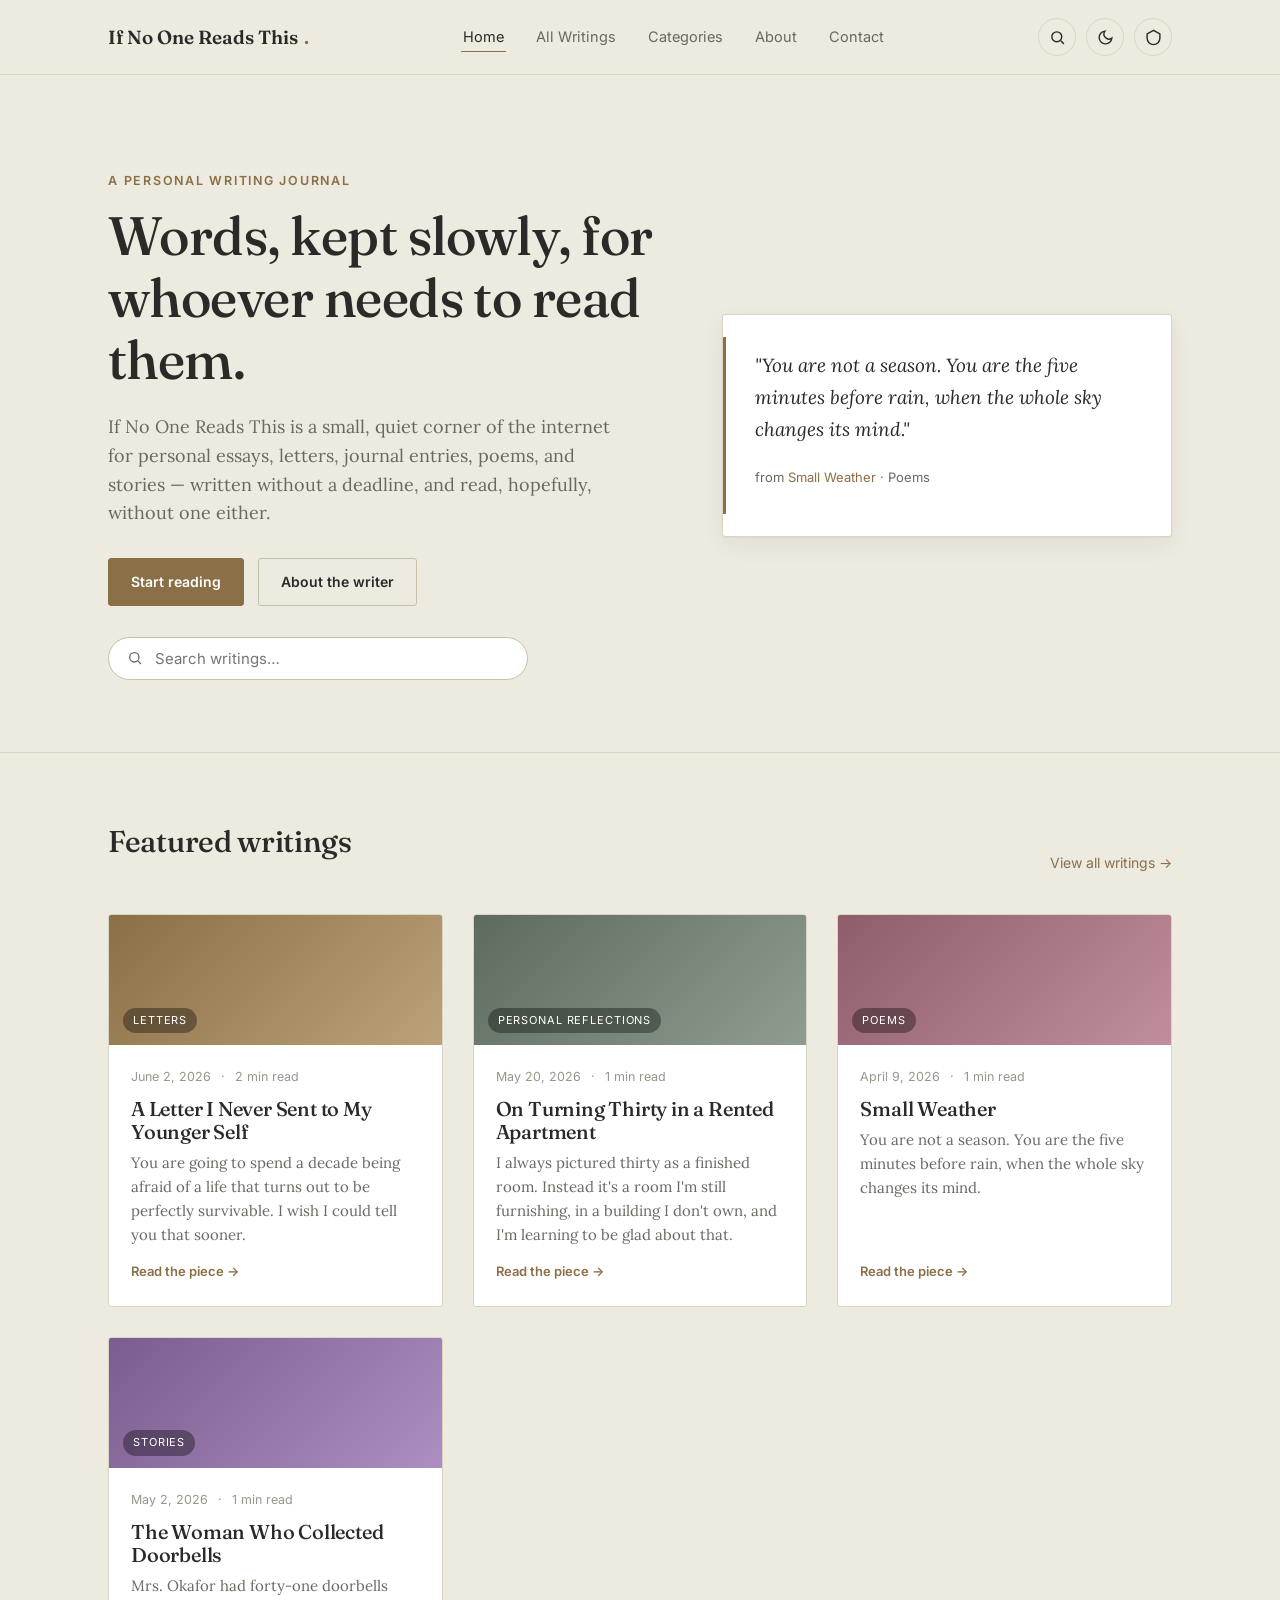
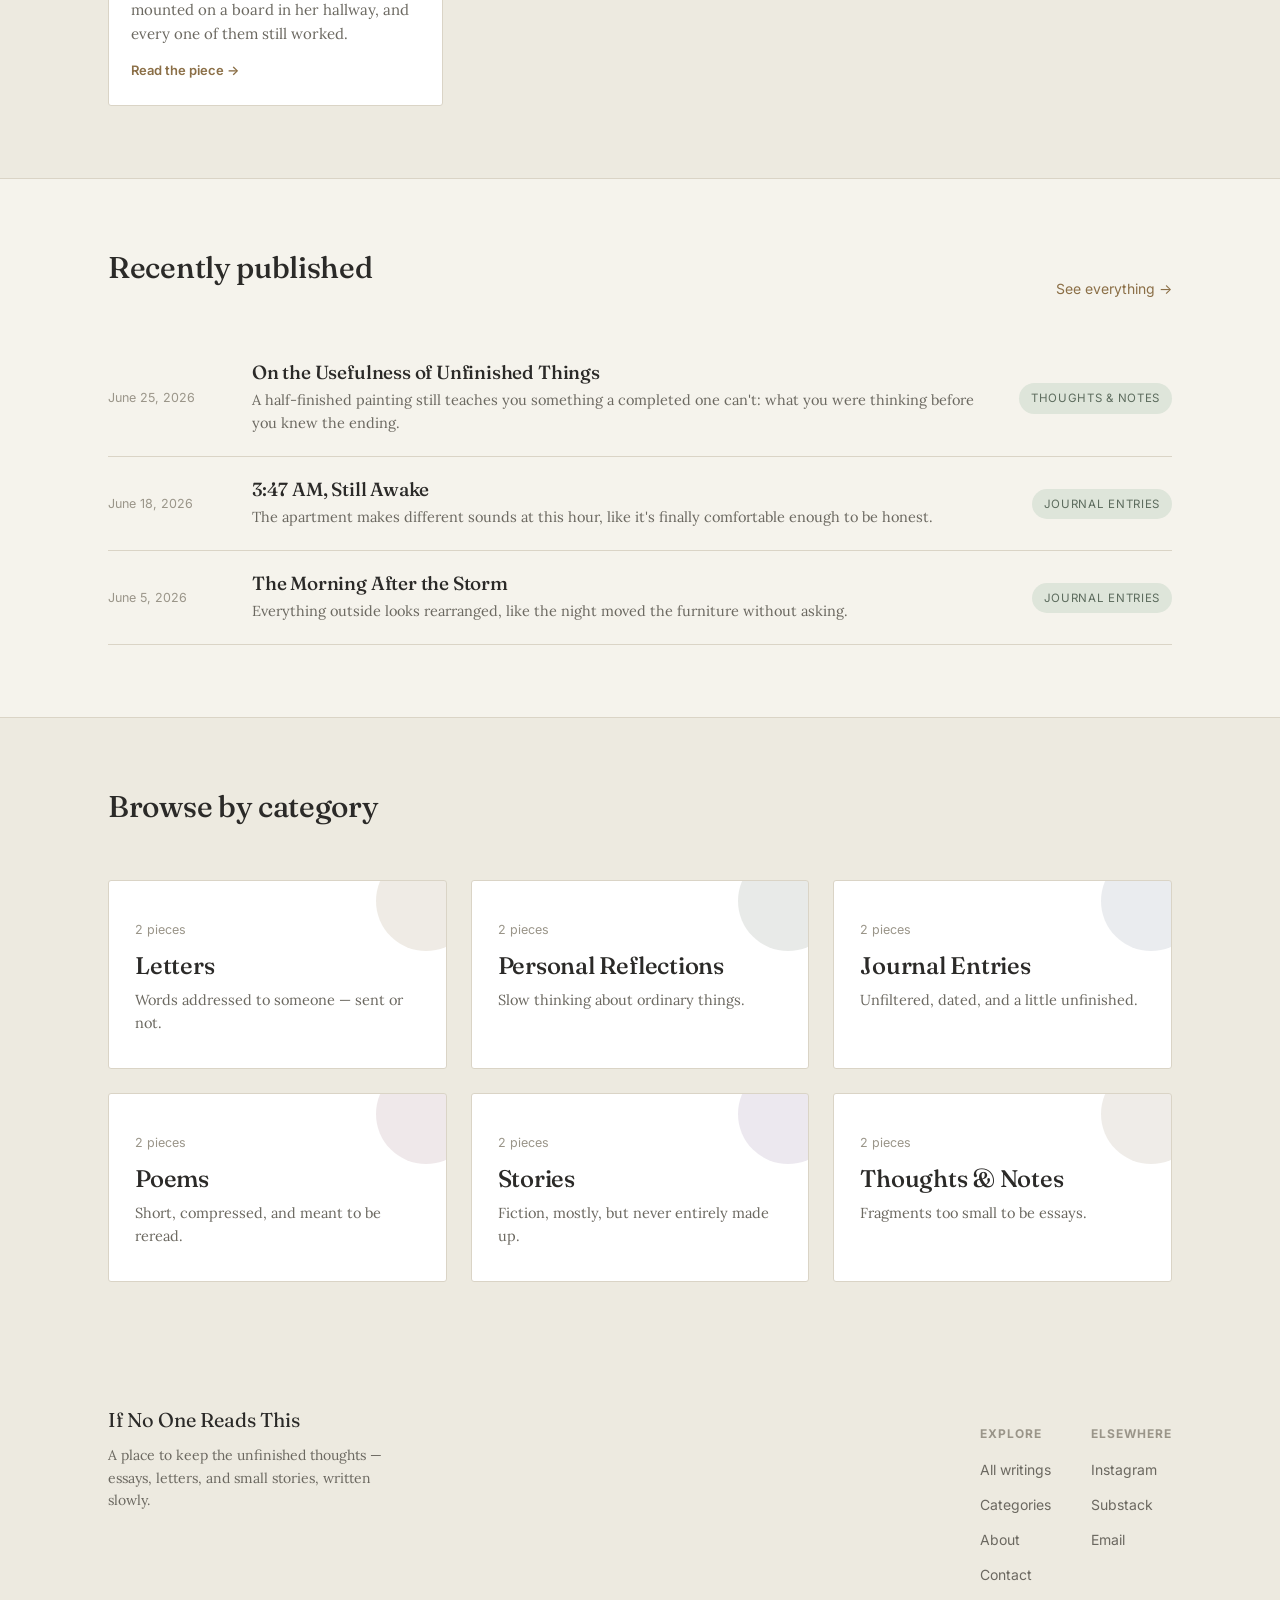
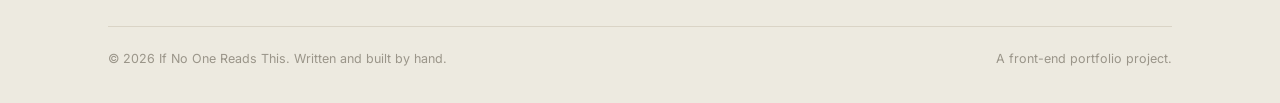
==== commit a9c53335: "Update social links and email address in index.html" ====
--- a/index.html
+++ b/index.html
@@ -69,9 +69,9 @@
         <div>
           <h5>Elsewhere</h5>
           <ul>
-            <li><a href="https://instagram.com" target="_blank" rel="noopener">Instagram</a></li>
-            <li><a href="https://twitter.com" target="_blank" rel="noopener">X / Twitter</a></li>
-            <li><a href="mailto:hello@ifnoonereadsthis.blog">Email</a></li>
+            <li><a href="https://www.instagram.com/ixxvimmv?igsh=MXBkaDZucDBuYzFyOQ==" target="_blank" rel="noopener">Instagram</a></li>
+            <li><a href="https://substack.com/@reponoir" target="_blank" rel="noopener">Substack</a></li>
+            <li><a href="mailto:bernardocathlynn@gmail.com">Email</a></li>
           </ul>
         </div>
       </div>
@@ -532,10 +532,9 @@
         <div data-reveal>
           <h3 style="font-size:20px;">Find me elsewhere</h3>
           <div class="social-list">
-            <a href="mailto:hello@ifnoonereadsthis.blog">✉️ hello@ifnoonereadsthis.blog</a>
-            <a href="https://instagram.com" target="_blank" rel="noopener">📷 Instagram</a>
-            <a href="https://twitter.com" target="_blank" rel="noopener">✒️ X / Twitter</a>
-            <a href="https://goodreads.com" target="_blank" rel="noopener">📚 Goodreads</a>
+            <a href="mailto:bernardocathlynn@gmail.com">✉️ bernardocathlynn@gmail.com</a>
+            <a href="https://www.instagram.com/ixxvimmv?igsh=MXBkaDZucDBuYzFyOQ==" target="_blank" rel="noopener">📷 Instagram</a>
+            <a href="https://substack.com/@reponoir" target="_blank" rel="noopener">📚 Substack</a>
           </div>
           <p class="lede" style="margin-top:32px; font-size:15px;">I try to reply within a week.</p>
         </div>
